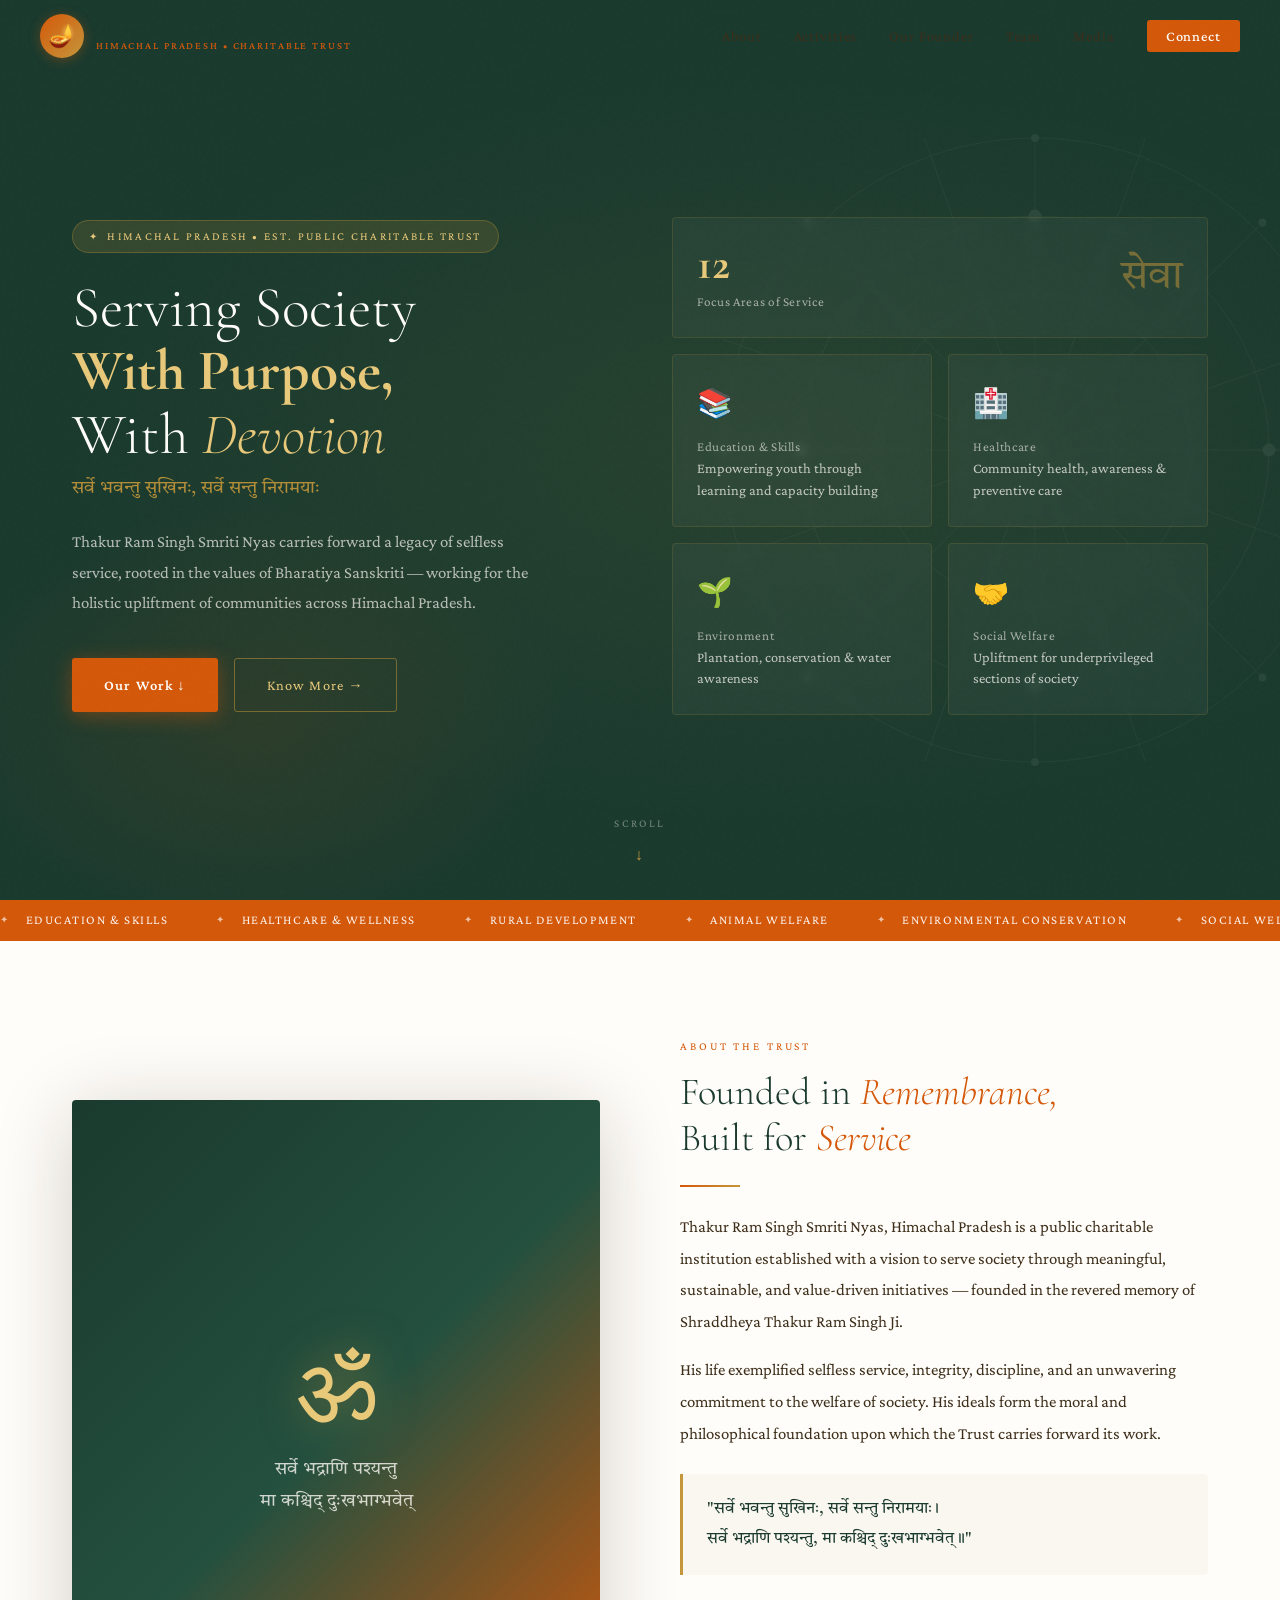
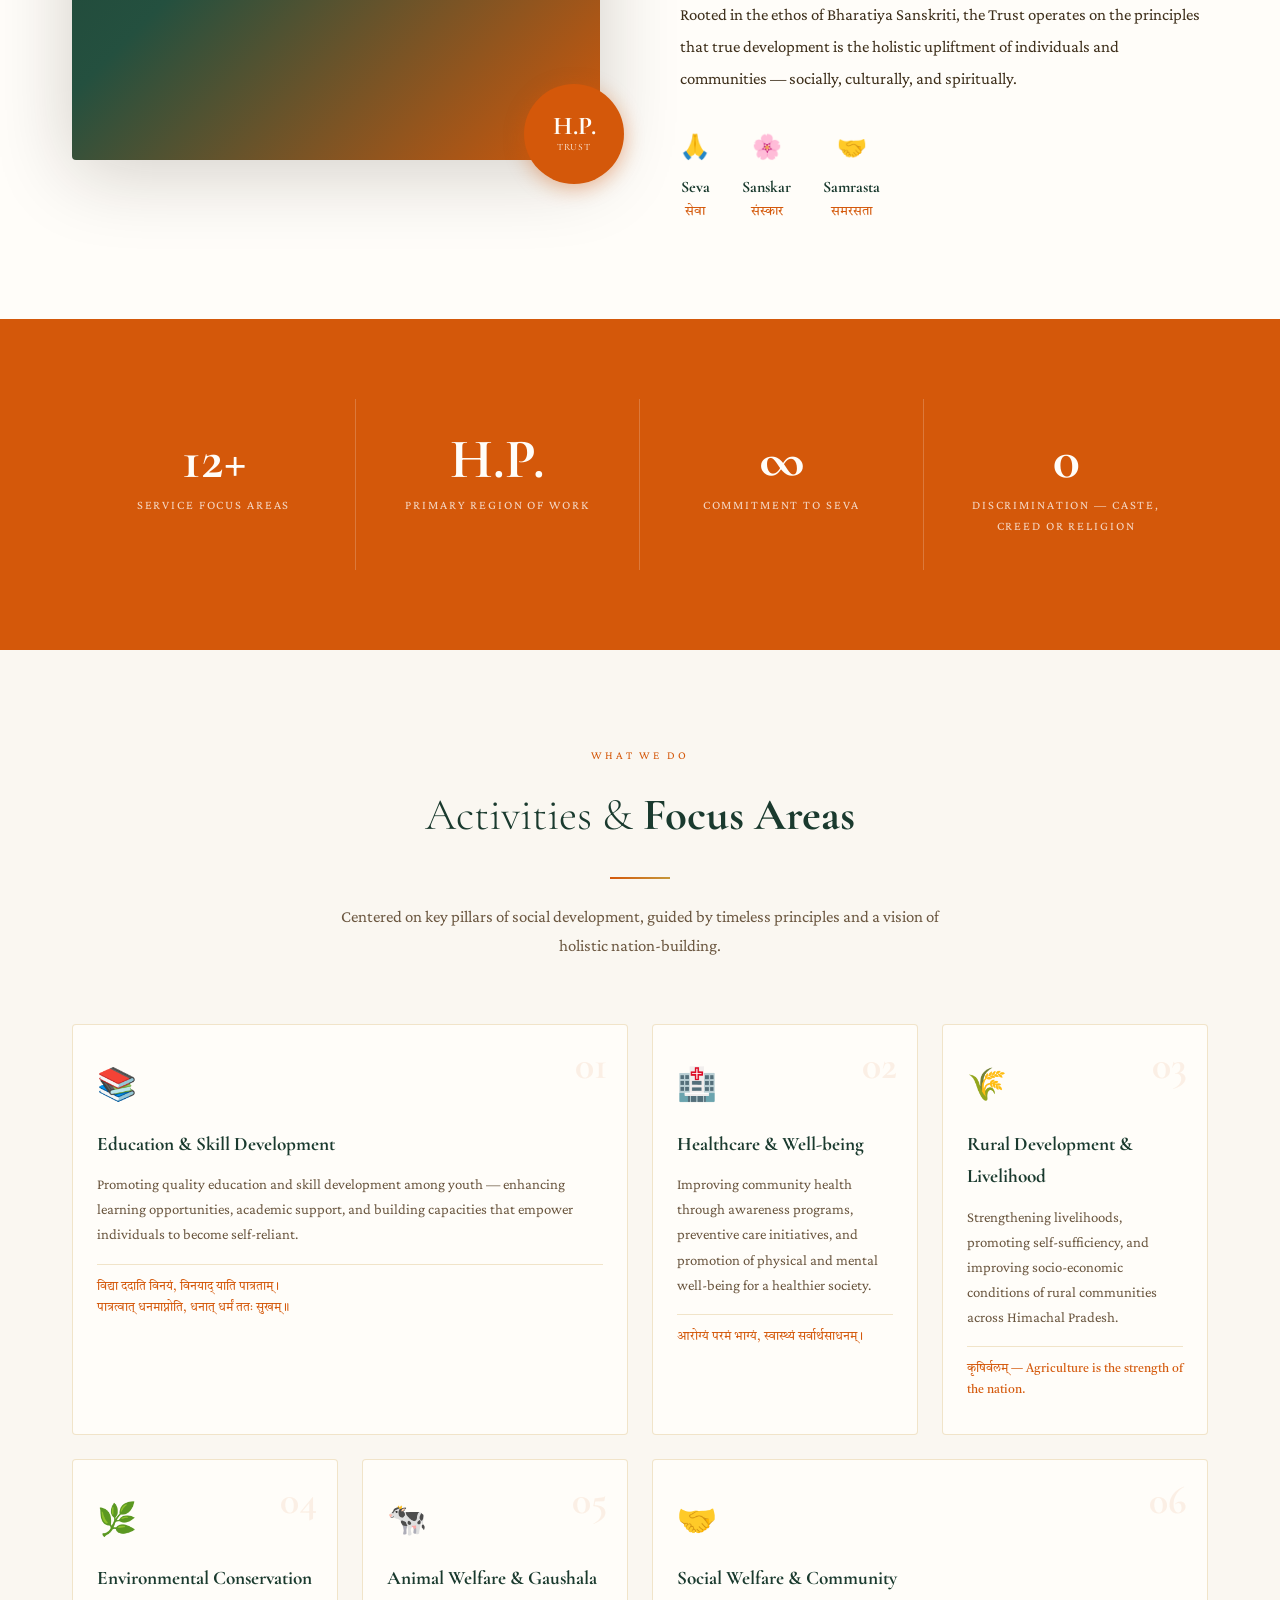
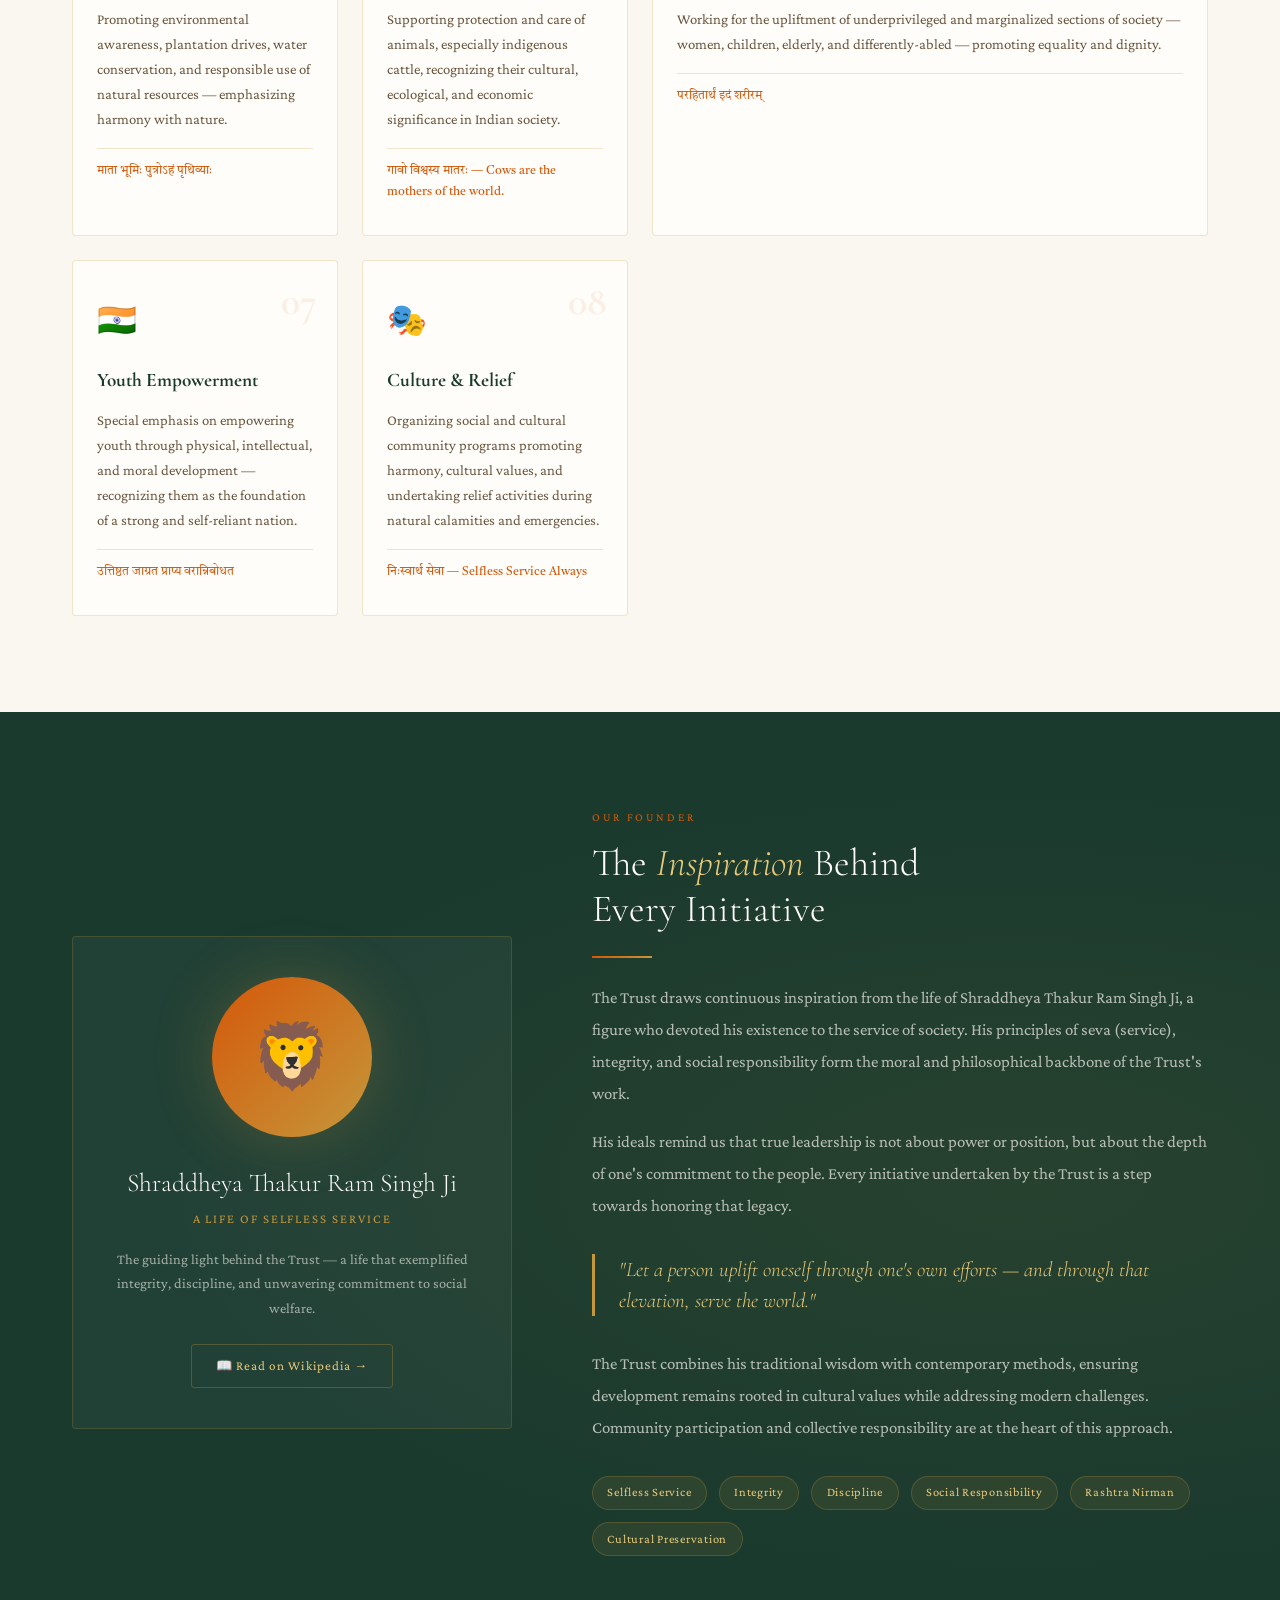
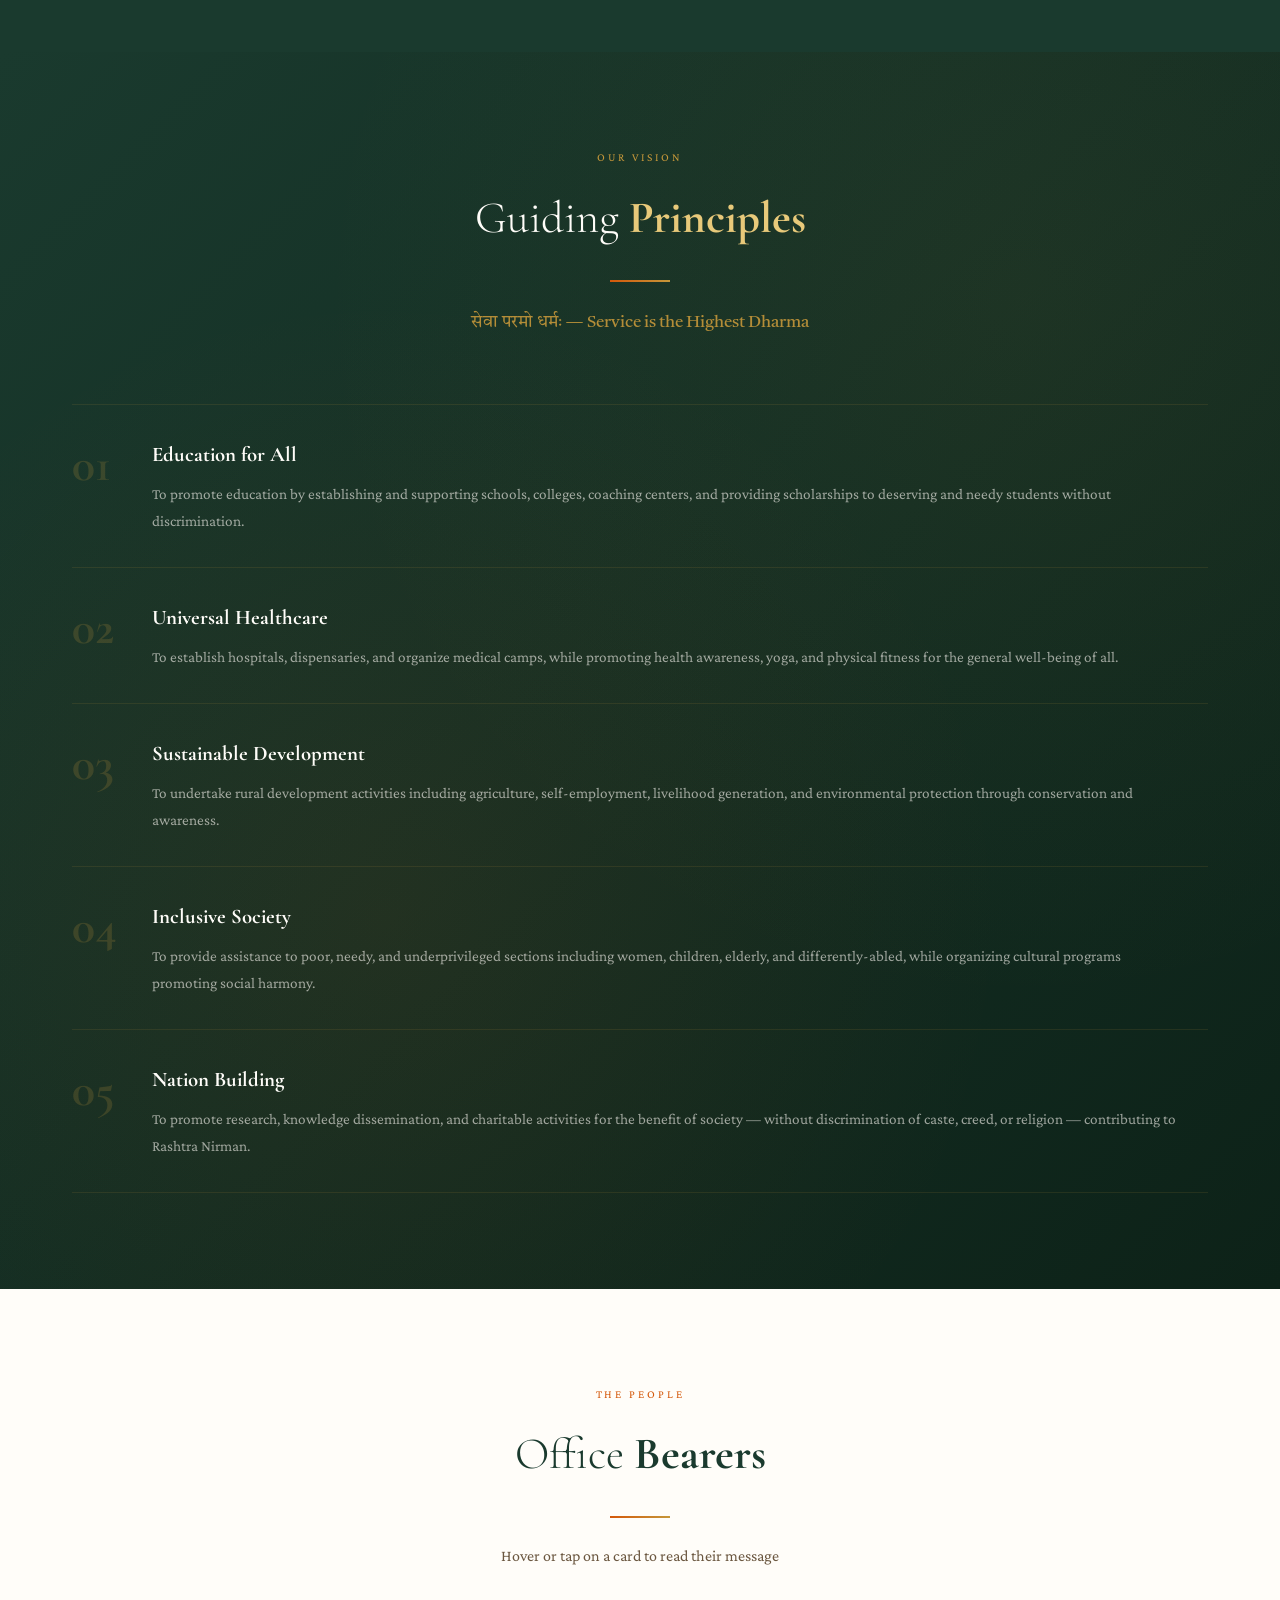
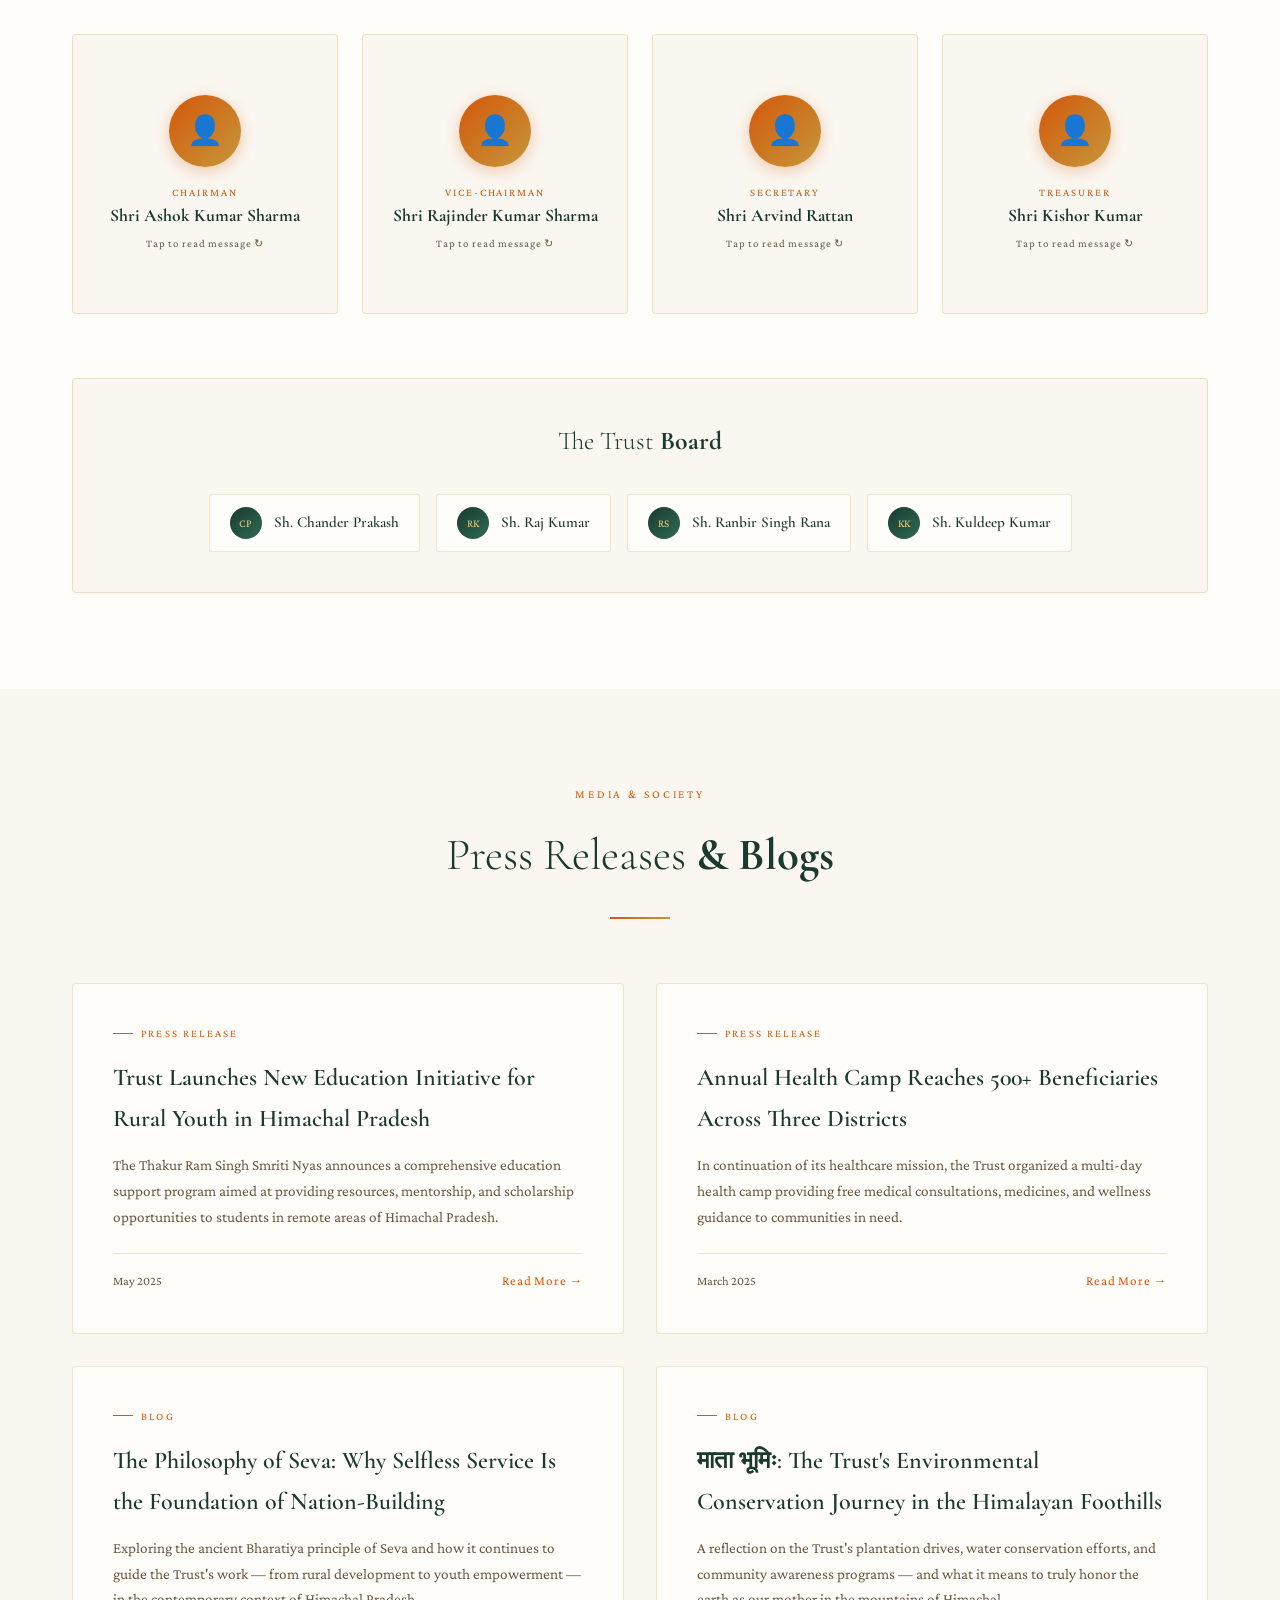
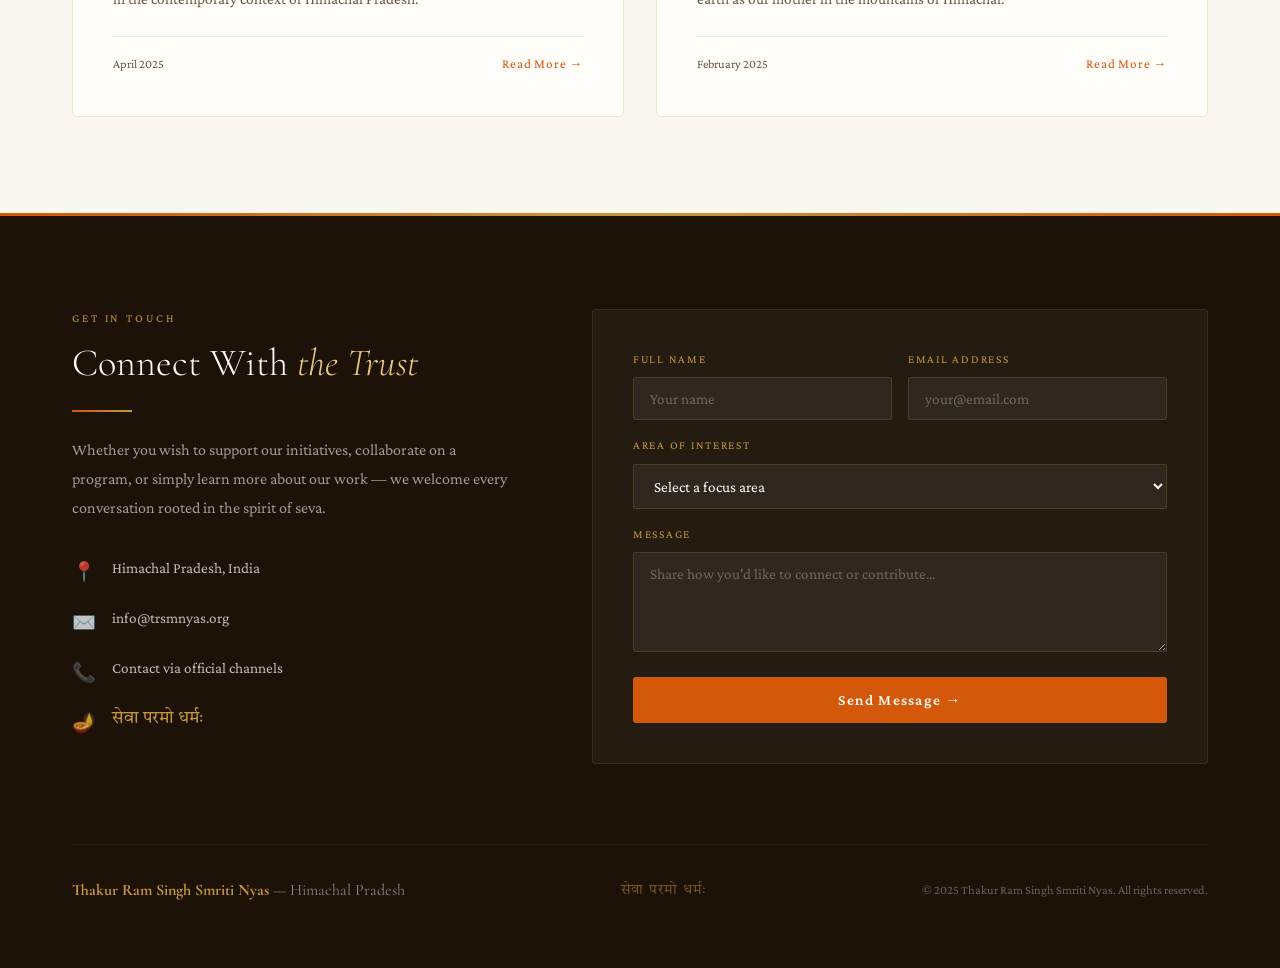
==== index.html @ 2b1e8bb7 "initial commit" ====
<!DOCTYPE html>
<html lang="en">
<head>
<meta charset="UTF-8">
<meta name="viewport" content="width=device-width, initial-scale=1.0">
<title>Thakur Ram Singh Smriti Nyas | सेवा परमो धर्मः</title>
<link rel="preconnect" href="https://fonts.googleapis.com">
<link href="https://fonts.googleapis.com/css2?family=Cormorant+Garamond:ital,wght@0,300;0,400;0,600;0,700;1,300;1,400&family=Crimson+Pro:ital,wght@0,300;0,400;0,600;1,400&family=Tiro+Devanagari+Sanskrit&display=swap" rel="stylesheet">
<style>
/* ============================================================
   DESIGN SYSTEM — Saffron & Deep Forest | Heritage Editorial
   ============================================================ */
:root {
  --saffron:      #D4580A;
  --saffron-lt:   #F0842A;
  --saffron-pale: #FDF3E8;
  --gold:         #C5973A;
  --gold-lt:      #E8C97A;
  --forest:       #1A3A2E;
  --forest-mid:   #24503F;
  --forest-lt:    #2F6B54;
  --cream:        #FAF7F1;
  --cream-dk:     #F0EAE0;
  --ink:          #1C1208;
  --ink-mid:      #3D2E1A;
  --ink-lt:       #6B5740;
  --white:        #FFFDF9;
  --border:       rgba(197,151,58,0.25);
  --border-dk:    rgba(197,151,58,0.5);
  --shadow:       0 4px 40px rgba(28,18,8,0.12);
  --shadow-lg:    0 12px 80px rgba(28,18,8,0.2);

  --ff-display: 'Cormorant Garamond', serif;
  --ff-body:    'Crimson Pro', serif;
  --ff-devan:   'Tiro Devanagari Sanskrit', serif;
}

*, *::before, *::after { box-sizing: border-box; margin: 0; padding: 0; }

html { scroll-behavior: smooth; font-size: 16px; }

body {
  font-family: var(--ff-body);
  background: var(--cream);
  color: var(--ink);
  overflow-x: hidden;
  line-height: 1.7;
}

/* ========== SCROLLBAR ========== */
::-webkit-scrollbar { width: 6px; }
::-webkit-scrollbar-track { background: var(--cream-dk); }
::-webkit-scrollbar-thumb { background: var(--saffron); border-radius: 3px; }

/* ========== NOISE TEXTURE OVERLAY ========== */
body::before {
  content: '';
  position: fixed;
  inset: 0;
  background-image: url("data:image/svg+xml,%3Csvg viewBox='0 0 256 256' xmlns='http://www.w3.org/2000/svg'%3E%3Cfilter id='noise'%3E%3CfeTurbulence type='fractalNoise' baseFrequency='0.9' numOctaves='4' stitchTiles='stitch'/%3E%3C/filter%3E%3Crect width='100%25' height='100%25' filter='url(%23noise)' opacity='0.03'/%3E%3C/svg%3E");
  pointer-events: none;
  z-index: 9999;
  opacity: 0.4;
}

/* ========== UTILITY ========== */
.container { max-width: 1200px; margin: 0 auto; padding: 0 2rem; }
.section-label {
  font-family: var(--ff-body);
  font-size: 0.72rem;
  letter-spacing: 0.25em;
  text-transform: uppercase;
  color: var(--saffron);
  display: block;
  margin-bottom: 0.75rem;
}
.divider {
  width: 60px; height: 2px;
  background: linear-gradient(90deg, var(--saffron), var(--gold));
  margin: 1.5rem 0;
}
.divider.center { margin: 1.5rem auto; }

/* ========== NAV ========== */
#navbar {
  position: fixed; top: 0; left: 0; right: 0; z-index: 1000;
  padding: 0 2rem;
  transition: all 0.4s ease;
}
#navbar.scrolled {
  background: rgba(250,247,241,0.97);
  backdrop-filter: blur(12px);
  border-bottom: 1px solid var(--border);
  box-shadow: 0 2px 20px rgba(28,18,8,0.08);
}
.nav-inner {
  max-width: 1200px; margin: 0 auto;
  display: flex; align-items: center; justify-content: space-between;
  height: 72px;
}
.nav-logo {
  display: flex; align-items: center; gap: 0.75rem;
  text-decoration: none;
}
.nav-logo-emblem {
  width: 44px; height: 44px;
  background: linear-gradient(135deg, var(--saffron), var(--gold));
  border-radius: 50%;
  display: flex; align-items: center; justify-content: center;
  font-size: 1.4rem; color: var(--white);
  box-shadow: 0 2px 12px rgba(212,88,10,0.35);
  flex-shrink: 0;
}
.nav-logo-text { line-height: 1.2; }
.nav-logo-text span:first-child {
  display: block; font-family: var(--ff-display); font-size: 1.05rem;
  font-weight: 700; color: var(--forest); letter-spacing: 0.01em;
}
.nav-logo-text span:last-child {
  display: block; font-size: 0.65rem; letter-spacing: 0.18em;
  text-transform: uppercase; color: var(--saffron); font-weight: 500;
}
.nav-links {
  display: flex; gap: 2rem; list-style: none;
}
.nav-links a {
  font-family: var(--ff-body); font-size: 0.9rem;
  letter-spacing: 0.06em; text-decoration: none;
  color: var(--ink-mid); font-weight: 400;
  transition: color 0.2s;
  position: relative;
}
.nav-links a::after {
  content: ''; position: absolute; bottom: -3px; left: 0; right: 0;
  height: 1px; background: var(--saffron);
  transform: scaleX(0); transition: transform 0.25s;
}
.nav-links a:hover { color: var(--saffron); }
.nav-links a:hover::after { transform: scaleX(1); }
.nav-cta {
  background: var(--saffron); color: var(--white) !important;
  padding: 0.5rem 1.2rem; border-radius: 3px;
  font-weight: 500 !important; transition: background 0.2s !important;
}
.nav-cta:hover { background: var(--forest) !important; }
.nav-cta::after { display: none !important; }
.hamburger { display: none; flex-direction: column; gap: 5px; cursor: pointer; }
.hamburger span { display: block; width: 24px; height: 2px; background: var(--ink); transition: all 0.3s; }

/* ========== HERO ========== */
#hero {
  min-height: 100vh;
  background: var(--forest);
  position: relative; overflow: hidden;
  display: flex; align-items: center;
}
.hero-bg-pattern {
  position: absolute; inset: 0;
  background-image:
    radial-gradient(ellipse 80% 60% at 60% 50%, rgba(197,151,58,0.08) 0%, transparent 70%),
    radial-gradient(ellipse 40% 40% at 20% 80%, rgba(212,88,10,0.1) 0%, transparent 60%);
}
.hero-mandala {
  position: absolute; right: -80px; top: 50%;
  transform: translateY(-50%);
  width: 650px; height: 650px; opacity: 0.06;
}
.hero-mandala svg { width: 100%; height: 100%; animation: spin 120s linear infinite; }
@keyframes spin { to { transform: rotate(360deg); } }

.hero-content {
  position: relative; z-index: 2;
  max-width: 1200px; margin: 0 auto; padding: 6rem 2rem 4rem;
  display: grid; grid-template-columns: 1fr 1fr; gap: 4rem; align-items: center;
}
.hero-left {}
.hero-tag {
  display: inline-flex; align-items: center; gap: 0.5rem;
  background: rgba(197,151,58,0.15); border: 1px solid rgba(197,151,58,0.3);
  padding: 0.35rem 1rem; border-radius: 30px;
  font-size: 0.72rem; letter-spacing: 0.2em; text-transform: uppercase;
  color: var(--gold-lt); margin-bottom: 1.5rem;
}
.hero-tag::before { content: '✦'; font-size: 0.6rem; }
.hero-title {
  font-family: var(--ff-display); color: var(--white);
  font-size: clamp(2.4rem, 4.5vw, 3.8rem);
  line-height: 1.1; font-weight: 300;
  margin-bottom: 0.5rem;
}
.hero-title strong { font-weight: 700; color: var(--gold-lt); }
.hero-subtitle-devan {
  font-family: var(--ff-devan); color: var(--gold);
  font-size: 1.1rem; margin-bottom: 1.5rem; line-height: 1.6;
  opacity: 0.9;
}
.hero-desc {
  color: rgba(250,247,241,0.7); font-size: 1.05rem;
  line-height: 1.8; margin-bottom: 2.5rem; max-width: 480px;
}
.hero-actions { display: flex; gap: 1rem; flex-wrap: wrap; }
.btn-primary {
  display: inline-flex; align-items: center; gap: 0.5rem;
  background: var(--saffron); color: var(--white);
  padding: 0.85rem 2rem; border-radius: 3px;
  font-family: var(--ff-body); font-size: 0.9rem;
  letter-spacing: 0.08em; text-decoration: none;
  font-weight: 600; transition: all 0.25s;
  box-shadow: 0 4px 20px rgba(212,88,10,0.4);
}
.btn-primary:hover { background: var(--saffron-lt); transform: translateY(-2px); }
.btn-outline {
  display: inline-flex; align-items: center; gap: 0.5rem;
  border: 1px solid rgba(197,151,58,0.5); color: var(--gold-lt);
  padding: 0.85rem 2rem; border-radius: 3px;
  font-family: var(--ff-body); font-size: 0.9rem;
  letter-spacing: 0.08em; text-decoration: none;
  transition: all 0.25s;
}
.btn-outline:hover { background: rgba(197,151,58,0.1); border-color: var(--gold); }

.hero-right {
  display: grid; grid-template-columns: 1fr 1fr; gap: 1rem;
}
.hero-stat-card {
  background: rgba(255,255,255,0.04);
  border: 1px solid rgba(197,151,58,0.15);
  padding: 1.5rem; border-radius: 4px;
  backdrop-filter: blur(4px);
  transition: border-color 0.3s;
}
.hero-stat-card:hover { border-color: rgba(197,151,58,0.4); }
.hero-stat-card:nth-child(1) { grid-column: span 2; display: flex; align-items: center; gap: 1rem; }
.hero-stat-num {
  font-family: var(--ff-display); font-size: 2.8rem;
  font-weight: 700; color: var(--gold-lt); line-height: 1;
}
.hero-stat-label { font-size: 0.82rem; color: rgba(250,247,241,0.6); letter-spacing: 0.05em; margin-top: 0.25rem; }
.hero-stat-icon { font-size: 1.8rem; margin-bottom: 0.5rem; }
.hero-stat-text { font-size: 0.9rem; color: rgba(250,247,241,0.75); line-height: 1.5; }

.hero-scroll {
  position: absolute; bottom: 2rem; left: 50%; transform: translateX(-50%);
  display: flex; flex-direction: column; align-items: center; gap: 0.5rem;
  color: rgba(250,247,241,0.4); font-size: 0.7rem; letter-spacing: 0.2em; text-transform: uppercase;
  animation: bounce 2s ease-in-out infinite;
  cursor: pointer; text-decoration: none;
}
.hero-scroll::after { content: '↓'; font-size: 1rem; color: var(--gold); }
@keyframes bounce { 0%,100%{transform:translateX(-50%) translateY(0)} 50%{transform:translateX(-50%) translateY(8px)} }

/* ========== MARQUEE STRIP ========== */
.marquee-strip {
  background: var(--saffron);
  padding: 0.6rem 0; overflow: hidden;
}
.marquee-track {
  display: flex; gap: 3rem; animation: marquee 30s linear infinite; width: max-content;
}
.marquee-item {
  display: flex; align-items: center; gap: 1rem; white-space: nowrap;
  font-size: 0.8rem; letter-spacing: 0.12em; text-transform: uppercase;
  color: rgba(255,255,255,0.9); font-family: var(--ff-body);
}
.marquee-item::before { content: '✦'; font-size: 0.6rem; opacity: 0.7; }
@keyframes marquee { to { transform: translateX(-50%); } }

/* ========== VISION / ABOUT INTRO ========== */
#about-intro {
  padding: 6rem 0;
  background: var(--white);
}
.about-grid {
  display: grid; grid-template-columns: 1fr 1fr; gap: 5rem; align-items: center;
}
.about-visual {
  position: relative;
}
.about-img-frame {
  aspect-ratio: 4/5; border-radius: 4px;
  background: linear-gradient(135deg, var(--forest) 0%, var(--forest-mid) 50%, var(--saffron) 100%);
  position: relative; overflow: hidden;
  display: flex; align-items: center; justify-content: center;
  box-shadow: var(--shadow-lg);
}
.about-img-inner {
  text-align: center; padding: 3rem;
  color: rgba(250,247,241,0.85);
}
.about-img-inner .big-om {
  font-size: 6rem; line-height: 1; margin-bottom: 1rem;
  color: var(--gold-lt); text-shadow: 0 0 40px rgba(197,151,58,0.5);
}
.about-img-inner p {
  font-family: var(--ff-devan); font-size: 1.1rem; line-height: 1.8;
  color: rgba(250,247,241,0.8);
}
.about-badge {
  position: absolute; bottom: -1.5rem; right: -1.5rem;
  background: var(--saffron); color: var(--white);
  width: 100px; height: 100px; border-radius: 50%;
  display: flex; flex-direction: column; align-items: center; justify-content: center;
  font-family: var(--ff-display); box-shadow: 0 4px 20px rgba(212,88,10,0.4);
}
.about-badge span:first-child { font-size: 1.6rem; font-weight: 700; line-height: 1; }
.about-badge span:last-child { font-size: 0.6rem; letter-spacing: 0.1em; text-transform: uppercase; }

.about-content {}
.about-content h2 {
  font-family: var(--ff-display); font-size: clamp(2rem, 3vw, 2.8rem);
  font-weight: 300; line-height: 1.2; color: var(--forest);
  margin-bottom: 1rem;
}
.about-content h2 em { font-style: italic; color: var(--saffron); }
.about-content p {
  font-size: 1.05rem; color: var(--ink-mid); margin-bottom: 1rem; line-height: 1.9;
}
.about-shloka {
  background: var(--cream); border-left: 3px solid var(--gold);
  padding: 1.25rem 1.5rem; border-radius: 0 4px 4px 0;
  margin: 1.5rem 0;
}
.about-shloka p {
  font-family: var(--ff-devan); font-size: 1rem;
  color: var(--forest); margin: 0; line-height: 1.9;
}
.about-pillars {
  display: flex; gap: 2rem; margin-top: 2rem;
}
.pillar {
  text-align: center;
}
.pillar-icon { font-size: 1.5rem; margin-bottom: 0.4rem; }
.pillar-word {
  font-family: var(--ff-display); font-size: 1rem;
  font-weight: 700; color: var(--forest); display: block;
}
.pillar-word-devan {
  font-family: var(--ff-devan); font-size: 0.82rem;
  color: var(--saffron); display: block;
}

/* ========== ACTIVITIES ========== */
#activities {
  padding: 6rem 0;
  background: var(--cream);
}
.section-header { text-align: center; margin-bottom: 4rem; }
.section-header h2 {
  font-family: var(--ff-display); font-size: clamp(2rem, 3.5vw, 3rem);
  font-weight: 300; color: var(--forest);
}
.section-header h2 strong { font-weight: 700; }

.activities-grid {
  display: grid; grid-template-columns: repeat(4, 1fr); gap: 1.5rem;
}
.activity-card {
  background: var(--white);
  border: 1px solid var(--border);
  border-radius: 4px; padding: 2rem 1.5rem;
  transition: all 0.35s cubic-bezier(0.4,0,0.2,1);
  position: relative; overflow: hidden; cursor: default;
}
.activity-card::before {
  content: ''; position: absolute; bottom: 0; left: 0; right: 0;
  height: 3px; background: linear-gradient(90deg, var(--saffron), var(--gold));
  transform: scaleX(0); transition: transform 0.35s;
}
.activity-card:hover { transform: translateY(-6px); box-shadow: var(--shadow); border-color: transparent; }
.activity-card:hover::before { transform: scaleX(1); }
.activity-card:nth-child(1) { grid-column: span 2; grid-row: span 1; }
.activity-card:nth-child(6) { grid-column: span 2; }

.card-icon { font-size: 2rem; margin-bottom: 1rem; }
.card-num {
  position: absolute; top: 1.25rem; right: 1.25rem;
  font-family: var(--ff-display); font-size: 2.5rem;
  font-weight: 700; color: var(--saffron); opacity: 0.08; line-height: 1;
}
.card-title {
  font-family: var(--ff-display); font-size: 1.2rem;
  font-weight: 700; color: var(--forest); margin-bottom: 0.75rem;
}
.card-desc { font-size: 0.92rem; color: var(--ink-lt); line-height: 1.7; margin-bottom: 1rem; }
.card-shloka {
  font-family: var(--ff-devan); font-size: 0.78rem;
  color: var(--saffron); line-height: 1.7; border-top: 1px solid var(--border);
  padding-top: 0.75rem; margin-top: auto;
}

/* ========== THAKUR RAM SINGH ========== */
#founder {
  padding: 6rem 0;
  background: var(--forest);
  position: relative; overflow: hidden;
}
#founder::before {
  content: ''; position: absolute; inset: 0;
  background: radial-gradient(ellipse at 80% 50%, rgba(197,151,58,0.08) 0%, transparent 60%);
}
.founder-grid {
  display: grid; grid-template-columns: 5fr 7fr; gap: 5rem; align-items: center; position: relative; z-index: 1;
}
.founder-portrait {
  background: rgba(255,255,255,0.04);
  border: 1px solid rgba(197,151,58,0.2);
  border-radius: 4px; padding: 2.5rem;
  text-align: center;
}
.founder-portrait .portrait-circle {
  width: 160px; height: 160px; margin: 0 auto 1.5rem;
  border-radius: 50%;
  background: linear-gradient(135deg, var(--saffron), var(--gold));
  display: flex; align-items: center; justify-content: center;
  font-size: 4rem; color: var(--white);
  box-shadow: 0 0 60px rgba(197,151,58,0.25);
}
.founder-portrait h3 {
  font-family: var(--ff-display); font-size: 1.6rem;
  color: var(--white); font-weight: 300; margin-bottom: 0.25rem;
}
.founder-portrait .years {
  font-size: 0.8rem; color: var(--gold); letter-spacing: 0.15em;
  text-transform: uppercase;
}
.founder-portrait a.wiki-link {
  display: inline-flex; align-items: center; gap: 0.5rem;
  margin-top: 1.5rem; padding: 0.6rem 1.5rem;
  border: 1px solid rgba(197,151,58,0.3); border-radius: 3px;
  color: var(--gold-lt); font-size: 0.82rem; text-decoration: none;
  letter-spacing: 0.08em; transition: all 0.25s;
}
.founder-portrait a.wiki-link:hover { background: rgba(197,151,58,0.1); }

.founder-content h2 {
  font-family: var(--ff-display); font-size: clamp(2rem, 3vw, 2.8rem);
  font-weight: 300; color: var(--white); line-height: 1.2; margin-bottom: 1rem;
}
.founder-content h2 em { font-style: italic; color: var(--gold-lt); }
.founder-content p {
  color: rgba(250,247,241,0.7); font-size: 1.05rem; line-height: 1.9; margin-bottom: 1rem;
}
.founder-quote {
  border-left: 3px solid var(--gold); padding-left: 1.5rem; margin: 2rem 0;
}
.founder-quote p {
  font-family: var(--ff-display); font-size: 1.3rem;
  font-style: italic; color: var(--gold-lt) !important;
  font-weight: 300; line-height: 1.5;
}
.founder-values {
  display: flex; flex-wrap: wrap; gap: 0.75rem; margin-top: 2rem;
}
.value-tag {
  background: rgba(197,151,58,0.1); border: 1px solid rgba(197,151,58,0.25);
  padding: 0.35rem 0.9rem; border-radius: 20px;
  font-size: 0.78rem; color: var(--gold-lt); letter-spacing: 0.06em;
}

/* ========== TEAM ========== */
#team {
  padding: 6rem 0;
  background: var(--white);
}
.team-container { text-align: center; }
.office-bearers {
  display: grid; grid-template-columns: repeat(4, 1fr); gap: 1.5rem;
  margin-bottom: 4rem;
}
.flip-card {
  height: 280px; cursor: pointer; perspective: 1000px;
}
.flip-inner {
  width: 100%; height: 100%;
  transform-style: preserve-3d;
  transition: transform 0.65s cubic-bezier(0.4,0,0.2,1);
  position: relative;
}
.flip-card:hover .flip-inner,
.flip-card.flipped .flip-inner { transform: rotateY(180deg); }
.flip-front, .flip-back {
  position: absolute; inset: 0;
  backface-visibility: hidden; border-radius: 4px;
  display: flex; flex-direction: column; align-items: center; justify-content: center;
  padding: 1.5rem;
}
.flip-front {
  background: var(--cream);
  border: 1px solid var(--border);
}
.flip-back {
  background: var(--forest);
  transform: rotateY(180deg);
  border: 1px solid rgba(197,151,58,0.2);
}
.member-avatar {
  width: 72px; height: 72px; border-radius: 50%;
  background: linear-gradient(135deg, var(--saffron), var(--gold));
  display: flex; align-items: center; justify-content: center;
  font-size: 1.8rem; color: var(--white); margin-bottom: 1rem;
  box-shadow: 0 4px 16px rgba(212,88,10,0.3);
}
.member-role {
  font-size: 0.68rem; letter-spacing: 0.18em; text-transform: uppercase;
  color: var(--saffron); margin-bottom: 0.25rem;
}
.member-name {
  font-family: var(--ff-display); font-size: 1.1rem;
  font-weight: 700; color: var(--forest); line-height: 1.2;
}
.flip-hint {
  font-size: 0.68rem; color: var(--ink-lt); margin-top: 0.5rem;
  letter-spacing: 0.08em;
}
.member-message {
  font-size: 0.88rem; color: rgba(250,247,241,0.8);
  line-height: 1.7; text-align: center; font-style: italic;
  font-family: var(--ff-body);
}
.member-name-back {
  font-family: var(--ff-display); font-size: 1rem;
  color: var(--gold-lt); margin-top: 1rem; font-weight: 600;
}

.trust-board {
  background: var(--cream); border: 1px solid var(--border);
  border-radius: 4px; padding: 2.5rem;
}
.trust-board h3 {
  font-family: var(--ff-display); font-size: 1.6rem;
  font-weight: 300; color: var(--forest); margin-bottom: 2rem;
}
.board-members {
  display: flex; flex-wrap: wrap; gap: 1rem; justify-content: center;
}
.board-member {
  display: flex; align-items: center; gap: 0.75rem;
  background: var(--white); border: 1px solid var(--border);
  padding: 0.75rem 1.25rem; border-radius: 3px;
}
.board-member-dot {
  width: 32px; height: 32px; border-radius: 50%;
  background: linear-gradient(135deg, var(--forest), var(--forest-lt));
  display: flex; align-items: center; justify-content: center;
  font-size: 0.7rem; color: var(--gold-lt); flex-shrink: 0;
}
.board-member-name {
  font-family: var(--ff-display); font-size: 0.95rem;
  font-weight: 600; color: var(--forest);
}

/* ========== VISION PILLARS ========== */
#vision {
  padding: 6rem 0;
  background: linear-gradient(135deg, var(--forest) 0%, #0D2218 100%);
  position: relative; overflow: hidden;
}
#vision::before {
  content: ''; position: absolute; inset: 0;
  background-image: radial-gradient(circle at 30% 70%, rgba(212,88,10,0.08) 0%, transparent 50%),
                    radial-gradient(circle at 80% 20%, rgba(197,151,58,0.06) 0%, transparent 50%);
}
.vision-header { text-align: center; margin-bottom: 4rem; position: relative; z-index: 1; }
.vision-header h2 {
  font-family: var(--ff-display); font-size: clamp(2rem, 3.5vw, 3rem);
  font-weight: 300; color: var(--white);
}
.vision-header .big-shloka {
  font-family: var(--ff-devan); font-size: 1.05rem;
  color: var(--gold); margin-top: 1rem; line-height: 2;
  opacity: 0.9;
}

.vision-items {
  position: relative; z-index: 1;
  display: flex; flex-direction: column; gap: 0;
}
.vision-item {
  display: grid; grid-template-columns: 80px 1fr; gap: 0;
  border-top: 1px solid rgba(197,151,58,0.12);
  padding: 2rem 0;
  transition: background 0.3s;
  cursor: default;
}
.vision-item:last-child { border-bottom: 1px solid rgba(197,151,58,0.12); }
.vision-item:hover { background: rgba(197,151,58,0.04); }
.vision-item-num {
  font-family: var(--ff-display); font-size: 3rem;
  font-weight: 700; color: rgba(197,151,58,0.2); line-height: 1;
  padding-top: 0.25rem;
}
.vision-item-body { padding-right: 2rem; }
.vision-item-title {
  font-family: var(--ff-display); font-size: 1.3rem;
  font-weight: 700; color: var(--white); margin-bottom: 0.5rem;
}
.vision-item-desc { font-size: 0.95rem; color: rgba(250,247,241,0.6); line-height: 1.8; }

/* ========== MEDIA / PRESS ========== */
#media {
  padding: 6rem 0;
  background: var(--cream);
}
.media-grid {
  display: grid; grid-template-columns: 1fr 1fr; gap: 2rem;
}
.media-card {
  background: var(--white); border: 1px solid var(--border);
  border-radius: 4px; padding: 2.5rem;
  transition: all 0.3s; cursor: pointer;
}
.media-card:hover { transform: translateY(-4px); box-shadow: var(--shadow); }
.media-card-type {
  font-size: 0.68rem; letter-spacing: 0.2em; text-transform: uppercase;
  color: var(--saffron); margin-bottom: 1rem;
  display: flex; align-items: center; gap: 0.5rem;
}
.media-card-type::before { content: ''; display: block; width: 20px; height: 1px; background: var(--saffron); }
.media-card h3 {
  font-family: var(--ff-display); font-size: 1.5rem;
  font-weight: 600; color: var(--forest); margin-bottom: 0.75rem;
}
.media-card p { font-size: 0.95rem; color: var(--ink-lt); line-height: 1.7; }
.media-card-footer {
  margin-top: 1.5rem; padding-top: 1rem;
  border-top: 1px solid var(--border);
  display: flex; align-items: center; justify-content: space-between;
}
.media-card-footer span { font-size: 0.78rem; color: var(--ink-lt); }
.media-card-footer a {
  font-size: 0.82rem; color: var(--saffron);
  text-decoration: none; letter-spacing: 0.06em;
  display: flex; align-items: center; gap: 0.4rem;
}
.media-card-footer a:hover { gap: 0.8rem; }

/* ========== IMPACT NUMBERS ========== */
#impact {
  padding: 5rem 0;
  background: var(--saffron);
}
.impact-grid {
  display: grid; grid-template-columns: repeat(4, 1fr); gap: 0;
}
.impact-item {
  text-align: center; padding: 2rem;
  border-right: 1px solid rgba(255,255,255,0.2);
}
.impact-item:last-child { border-right: none; }
.impact-num {
  font-family: var(--ff-display); font-size: 3.5rem;
  font-weight: 700; color: var(--white); line-height: 1;
}
.impact-label {
  font-size: 0.78rem; letter-spacing: 0.15em; text-transform: uppercase;
  color: rgba(255,255,255,0.75); margin-top: 0.5rem;
}

/* ========== CONTACT / FOOTER ========== */
#contact {
  padding: 6rem 0 4rem;
  background: var(--ink);
  position: relative; overflow: hidden;
}
#contact::before {
  content: ''; position: absolute; top: 0; left: 0; right: 0;
  height: 3px;
  background: linear-gradient(90deg, var(--saffron), var(--gold), var(--saffron));
}
.contact-grid {
  display: grid; grid-template-columns: 5fr 7fr; gap: 5rem; align-items: start;
}
.contact-left h2 {
  font-family: var(--ff-display); font-size: clamp(2rem, 3vw, 2.8rem);
  font-weight: 300; color: var(--white); line-height: 1.2; margin-bottom: 1rem;
}
.contact-left h2 em { color: var(--gold-lt); font-style: italic; }
.contact-left p { color: rgba(250,247,241,0.6); font-size: 1rem; line-height: 1.8; margin-bottom: 2rem; }
.contact-info { display: flex; flex-direction: column; gap: 1rem; }
.info-row {
  display: flex; align-items: flex-start; gap: 1rem;
  color: rgba(250,247,241,0.75); font-size: 0.95rem;
}
.info-icon { font-size: 1.2rem; flex-shrink: 0; padding-top: 0.1rem; }

.contact-form {
  background: rgba(255,255,255,0.04);
  border: 1px solid rgba(197,151,58,0.15);
  border-radius: 4px; padding: 2.5rem;
}
.form-row { display: grid; grid-template-columns: 1fr 1fr; gap: 1rem; }
.form-group { margin-bottom: 1rem; }
.form-group label {
  display: block; font-size: 0.72rem; letter-spacing: 0.15em;
  text-transform: uppercase; color: var(--gold); margin-bottom: 0.5rem;
}
.form-group input, .form-group textarea, .form-group select {
  width: 100%; background: rgba(255,255,255,0.06);
  border: 1px solid rgba(197,151,58,0.2); border-radius: 3px;
  padding: 0.75rem 1rem; color: var(--white);
  font-family: var(--ff-body); font-size: 0.95rem;
  outline: none; transition: border-color 0.25s;
}
.form-group input::placeholder, .form-group textarea::placeholder { color: rgba(250,247,241,0.3); }
.form-group input:focus, .form-group textarea:focus { border-color: var(--saffron); }
.form-group textarea { min-height: 100px; resize: vertical; }
.form-group select option { background: var(--ink); }
.btn-submit {
  width: 100%; background: var(--saffron); color: var(--white);
  border: none; padding: 0.9rem; border-radius: 3px;
  font-family: var(--ff-body); font-size: 0.95rem;
  letter-spacing: 0.08em; cursor: pointer; font-weight: 600;
  transition: background 0.25s;
}
.btn-submit:hover { background: var(--saffron-lt); }

.footer-bottom {
  margin-top: 5rem; padding-top: 2rem;
  border-top: 1px solid rgba(197,151,58,0.1);
  display: flex; align-items: center; justify-content: space-between;
  flex-wrap: wrap; gap: 1rem;
}
.footer-logo-text {
  font-family: var(--ff-display); font-size: 1rem;
  color: rgba(250,247,241,0.5);
}
.footer-logo-text strong { color: var(--gold); }
.footer-copy { font-size: 0.78rem; color: rgba(250,247,241,0.35); }
.footer-shloka {
  font-family: var(--ff-devan); font-size: 0.9rem;
  color: rgba(197,151,58,0.5); letter-spacing: 0.05em;
}

/* ========== MOBILE NAV ========== */
.mobile-menu {
  position: fixed; inset: 0; z-index: 999;
  background: var(--white); padding: 5rem 2rem 2rem;
  transform: translateX(100%); transition: transform 0.4s ease;
  display: flex; flex-direction: column; gap: 2rem;
}
.mobile-menu.open { transform: translateX(0); }
.mobile-menu a {
  font-family: var(--ff-display); font-size: 2rem; font-weight: 300;
  color: var(--forest); text-decoration: none; border-bottom: 1px solid var(--border);
  padding-bottom: 1rem;
  transition: color 0.2s;
}
.mobile-menu a:hover { color: var(--saffron); }

/* ========== ANIMATIONS ========== */
.fade-in {
  opacity: 0; transform: translateY(30px);
  transition: opacity 0.7s ease, transform 0.7s ease;
}
.fade-in.visible { opacity: 1; transform: none; }
.fade-in-delay-1 { transition-delay: 0.1s; }
.fade-in-delay-2 { transition-delay: 0.2s; }
.fade-in-delay-3 { transition-delay: 0.3s; }

/* ========== RESPONSIVE ========== */
@media (max-width: 900px) {
  .hero-content { grid-template-columns: 1fr; }
  .hero-right { display: none; }
  .about-grid { grid-template-columns: 1fr; }
  .about-visual { display: none; }
  .activities-grid { grid-template-columns: 1fr 1fr; }
  .activity-card:nth-child(1), .activity-card:nth-child(6) { grid-column: span 1; }
  .founder-grid { grid-template-columns: 1fr; }
  .office-bearers { grid-template-columns: 1fr 1fr; }
  .impact-grid { grid-template-columns: 1fr 1fr; }
  .impact-item { border-right: none; border-bottom: 1px solid rgba(255,255,255,0.2); }
  .contact-grid { grid-template-columns: 1fr; }
  .media-grid { grid-template-columns: 1fr; }
  .nav-links { display: none; }
  .hamburger { display: flex; }
}
@media (max-width: 560px) {
  .activities-grid { grid-template-columns: 1fr; }
  .office-bearers { grid-template-columns: 1fr; }
  .impact-grid { grid-template-columns: 1fr 1fr; }
  .form-row { grid-template-columns: 1fr; }
  .about-pillars { flex-wrap: wrap; }
}
</style>
</head>
<body>

<!-- ===== NAVBAR ===== -->
<nav id="navbar">
  <div class="nav-inner">
    <a href="#" class="nav-logo">
      <div class="nav-logo-emblem">🪔</div>
      <div class="nav-logo-text">
        <span>Thakur Ram Singh Smriti Nyas</span>
        <span>Himachal Pradesh • Charitable Trust</span>
      </div>
    </a>
    <ul class="nav-links">
      <li><a href="#about-intro">About</a></li>
      <li><a href="#activities">Activities</a></li>
      <li><a href="#founder">Our Founder</a></li>
      <li><a href="#team">Team</a></li>
      <li><a href="#media">Media</a></li>
      <li><a href="#contact" class="nav-cta">Connect</a></li>
    </ul>
    <div class="hamburger" onclick="toggleMenu()">
      <span></span><span></span><span></span>
    </div>
  </div>
</nav>

<div class="mobile-menu" id="mobileMenu">
  <a href="#about-intro" onclick="toggleMenu()">About</a>
  <a href="#activities" onclick="toggleMenu()">Activities</a>
  <a href="#founder" onclick="toggleMenu()">Our Founder</a>
  <a href="#team" onclick="toggleMenu()">Team</a>
  <a href="#media" onclick="toggleMenu()">Media</a>
  <a href="#contact" onclick="toggleMenu()">Connect</a>
</div>

<!-- ===== HERO ===== -->
<section id="hero">
  <div class="hero-bg-pattern"></div>
  <div class="hero-mandala">
    <svg viewBox="0 0 500 500" xmlns="http://www.w3.org/2000/svg" fill="none">
      <circle cx="250" cy="250" r="240" stroke="white" stroke-width="0.5"/>
      <circle cx="250" cy="250" r="180" stroke="white" stroke-width="0.5"/>
      <circle cx="250" cy="250" r="120" stroke="white" stroke-width="0.5"/>
      <circle cx="250" cy="250" r="60" stroke="white" stroke-width="0.5"/>
      <g stroke="white" stroke-width="0.5">
        <line x1="250" y1="10" x2="250" y2="490"/>
        <line x1="10" y1="250" x2="490" y2="250"/>
        <line x1="75" y1="75" x2="425" y2="425"/>
        <line x1="425" y1="75" x2="75" y2="425"/>
        <line x1="10" y1="165" x2="490" y2="335"/>
        <line x1="10" y1="335" x2="490" y2="165"/>
        <line x1="165" y1="10" x2="335" y2="490"/>
        <line x1="335" y1="10" x2="165" y2="490"/>
      </g>
      <g fill="white">
        <circle cx="250" cy="10" r="3"/>
        <circle cx="250" cy="490" r="3"/>
        <circle cx="10" cy="250" r="3"/>
        <circle cx="490" cy="250" r="3"/>
        <circle cx="75" cy="75" r="3"/>
        <circle cx="425" cy="425" r="3"/>
        <circle cx="425" cy="75" r="3"/>
        <circle cx="75" cy="425" r="3"/>
        <circle cx="250" cy="70" r="5"/>
        <circle cx="250" cy="430" r="5"/>
        <circle cx="70" cy="250" r="5"/>
        <circle cx="430" cy="250" r="5"/>
      </g>
    </svg>
  </div>
  <div class="hero-content">
    <div class="hero-left">
      <div class="hero-tag">Himachal Pradesh • Est. Public Charitable Trust</div>
      <h1 class="hero-title">
        Serving Society<br>
        <strong>With Purpose,</strong><br>
        With <em style="font-style:italic; color: var(--gold-lt);">Devotion</em>
      </h1>
      <p class="hero-subtitle-devan">सर्वे भवन्तु सुखिनः, सर्वे सन्तु निरामयाः</p>
      <p class="hero-desc">
        Thakur Ram Singh Smriti Nyas carries forward a legacy of selfless service, rooted in the values of Bharatiya Sanskriti — working for the holistic upliftment of communities across Himachal Pradesh.
      </p>
      <div class="hero-actions">
        <a href="#activities" class="btn-primary">Our Work ↓</a>
        <a href="#about-intro" class="btn-outline">Know More →</a>
      </div>
    </div>
    <div class="hero-right">
      <div class="hero-stat-card">
        <div>
          <div class="hero-stat-num">12</div>
          <div class="hero-stat-label">Focus Areas of Service</div>
        </div>
        <div style="margin-left:auto;font-family:var(--ff-devan);font-size:2.5rem;color:var(--gold);opacity:0.5">सेवा</div>
      </div>
      <div class="hero-stat-card">
        <div class="hero-stat-icon">📚</div>
        <div class="hero-stat-label">Education & Skills</div>
        <p class="hero-stat-text">Empowering youth through learning and capacity building</p>
      </div>
      <div class="hero-stat-card">
        <div class="hero-stat-icon">🏥</div>
        <div class="hero-stat-label">Healthcare</div>
        <p class="hero-stat-text">Community health, awareness & preventive care</p>
      </div>
      <div class="hero-stat-card">
        <div class="hero-stat-icon">🌱</div>
        <div class="hero-stat-label">Environment</div>
        <p class="hero-stat-text">Plantation, conservation & water awareness</p>
      </div>
      <div class="hero-stat-card">
        <div class="hero-stat-icon">🤝</div>
        <div class="hero-stat-label">Social Welfare</div>
        <p class="hero-stat-text">Upliftment for underprivileged sections of society</p>
      </div>
    </div>
  </div>
  <a class="hero-scroll" href="#about-intro">Scroll</a>
</section>

<!-- ===== MARQUEE ===== -->
<div class="marquee-strip">
  <div class="marquee-track">
    <span class="marquee-item">Education & Skills</span>
    <span class="marquee-item">Healthcare & Wellness</span>
    <span class="marquee-item">Rural Development</span>
    <span class="marquee-item">Animal Welfare</span>
    <span class="marquee-item">Environmental Conservation</span>
    <span class="marquee-item">Social Welfare</span>
    <span class="marquee-item">Youth Empowerment</span>
    <span class="marquee-item">Culture & Heritage</span>
    <span class="marquee-item">Disaster Relief</span>
    <span class="marquee-item">सेवा परमो धर्मः</span>
    <span class="marquee-item">Education & Skills</span>
    <span class="marquee-item">Healthcare & Wellness</span>
    <span class="marquee-item">Rural Development</span>
    <span class="marquee-item">Animal Welfare</span>
    <span class="marquee-item">Environmental Conservation</span>
    <span class="marquee-item">Social Welfare</span>
    <span class="marquee-item">Youth Empowerment</span>
    <span class="marquee-item">Culture & Heritage</span>
    <span class="marquee-item">Disaster Relief</span>
    <span class="marquee-item">सेवा परमो धर्मः</span>
  </div>
</div>

<!-- ===== ABOUT INTRO ===== -->
<section id="about-intro">
  <div class="container">
    <div class="about-grid">
      <div class="about-visual fade-in">
        <div class="about-img-frame">
          <div class="about-img-inner">
            <div class="big-om">ॐ</div>
            <p>
              सर्वे भद्राणि पश्यन्तु<br>
              मा कश्चिद् दुःखभाग्भवेत्
            </p>
          </div>
        </div>
        <div class="about-badge">
          <span>H.P.</span>
          <span>Trust</span>
        </div>
      </div>
      <div class="about-content">
        <span class="section-label">About the Trust</span>
        <h2>
          Founded in <em>Remembrance,</em><br>
          Built for <em>Service</em>
        </h2>
        <div class="divider"></div>
        <p>
          Thakur Ram Singh Smriti Nyas, Himachal Pradesh is a public charitable institution established with a vision to serve society through meaningful, sustainable, and value-driven initiatives — founded in the revered memory of Shraddheya Thakur Ram Singh Ji.
        </p>
        <p>
          His life exemplified selfless service, integrity, discipline, and an unwavering commitment to the welfare of society. His ideals form the moral and philosophical foundation upon which the Trust carries forward its work.
        </p>
        <div class="about-shloka">
          <p>"सर्वे भवन्तु सुखिनः, सर्वे सन्तु निरामयाः।<br>
          सर्वे भद्राणि पश्यन्तु, मा कश्चिद् दुःखभाग्भवेत्॥"</p>
        </div>
        <p>
          Rooted in the ethos of Bharatiya Sanskriti, the Trust operates on the principles that true development is the holistic upliftment of individuals and communities — socially, culturally, and spiritually.
        </p>
        <div class="about-pillars">
          <div class="pillar">
            <div class="pillar-icon">🙏</div>
            <span class="pillar-word">Seva</span>
            <span class="pillar-word-devan">सेवा</span>
          </div>
          <div class="pillar">
            <div class="pillar-icon">🌸</div>
            <span class="pillar-word">Sanskar</span>
            <span class="pillar-word-devan">संस्कार</span>
          </div>
          <div class="pillar">
            <div class="pillar-icon">🤝</div>
            <span class="pillar-word">Samrasta</span>
            <span class="pillar-word-devan">समरसता</span>
          </div>
        </div>
      </div>
    </div>
  </div>
</section>

<!-- ===== IMPACT NUMBERS ===== -->
<section id="impact">
  <div class="container">
    <div class="impact-grid">
      <div class="impact-item">
        <div class="impact-num">12+</div>
        <div class="impact-label">Service Focus Areas</div>
      </div>
      <div class="impact-item">
        <div class="impact-num">H.P.</div>
        <div class="impact-label">Primary Region of Work</div>
      </div>
      <div class="impact-item">
        <div class="impact-num">∞</div>
        <div class="impact-label">Commitment to Seva</div>
      </div>
      <div class="impact-item">
        <div class="impact-num">0</div>
        <div class="impact-label">Discrimination — Caste, Creed or Religion</div>
      </div>
    </div>
  </div>
</section>

<!-- ===== ACTIVITIES ===== -->
<section id="activities">
  <div class="container">
    <div class="section-header fade-in">
      <span class="section-label">What We Do</span>
      <h2>Activities & <strong>Focus Areas</strong></h2>
      <div class="divider center"></div>
      <p style="max-width:600px;margin:0 auto;color:var(--ink-lt);font-size:1.05rem;">
        Centered on key pillars of social development, guided by timeless principles and a vision of holistic nation-building.
      </p>
    </div>
    <div class="activities-grid">
      <div class="activity-card fade-in">
        <span class="card-num">01</span>
        <div class="card-icon">📚</div>
        <div class="card-title">Education & Skill Development</div>
        <div class="card-desc">Promoting quality education and skill development among youth — enhancing learning opportunities, academic support, and building capacities that empower individuals to become self-reliant.</div>
        <div class="card-shloka">विद्या ददाति विनयं, विनयाद् याति पात्रताम्।<br>पात्रत्वात् धनमाप्नोति, धनात् धर्मं ततः सुखम्॥</div>
      </div>
      <div class="activity-card fade-in fade-in-delay-1">
        <span class="card-num">02</span>
        <div class="card-icon">🏥</div>
        <div class="card-title">Healthcare & Well-being</div>
        <div class="card-desc">Improving community health through awareness programs, preventive care initiatives, and promotion of physical and mental well-being for a healthier society.</div>
        <div class="card-shloka">आरोग्यं परमं भाग्यं, स्वास्थ्यं सर्वार्थसाधनम्।</div>
      </div>
      <div class="activity-card fade-in fade-in-delay-2">
        <span class="card-num">03</span>
        <div class="card-icon">🌾</div>
        <div class="card-title">Rural Development & Livelihood</div>
        <div class="card-desc">Strengthening livelihoods, promoting self-sufficiency, and improving socio-economic conditions of rural communities across Himachal Pradesh.</div>
        <div class="card-shloka">कृषिर्वलम् — Agriculture is the strength of the nation.</div>
      </div>
      <div class="activity-card fade-in fade-in-delay-1">
        <span class="card-num">04</span>
        <div class="card-icon">🌿</div>
        <div class="card-title">Environmental Conservation</div>
        <div class="card-desc">Promoting environmental awareness, plantation drives, water conservation, and responsible use of natural resources — emphasizing harmony with nature.</div>
        <div class="card-shloka">माता भूमिः पुत्रोऽहं पृथिव्याः</div>
      </div>
      <div class="activity-card fade-in fade-in-delay-2">
        <span class="card-num">05</span>
        <div class="card-icon">🐄</div>
        <div class="card-title">Animal Welfare & Gaushala</div>
        <div class="card-desc">Supporting protection and care of animals, especially indigenous cattle, recognizing their cultural, ecological, and economic significance in Indian society.</div>
        <div class="card-shloka">गावो विश्वस्य मातरः — Cows are the mothers of the world.</div>
      </div>
      <div class="activity-card fade-in fade-in-delay-1">
        <span class="card-num">06</span>
        <div class="card-icon">🤝</div>
        <div class="card-title">Social Welfare & Community</div>
        <div class="card-desc">Working for the upliftment of underprivileged and marginalized sections of society — women, children, elderly, and differently-abled — promoting equality and dignity.</div>
        <div class="card-shloka">परहितार्थं इदं शरीरम्</div>
      </div>
      <div class="activity-card fade-in fade-in-delay-2">
        <span class="card-num">07</span>
        <div class="card-icon">🇮🇳</div>
        <div class="card-title">Youth Empowerment</div>
        <div class="card-desc">Special emphasis on empowering youth through physical, intellectual, and moral development — recognizing them as the foundation of a strong and self-reliant nation.</div>
        <div class="card-shloka">उत्तिष्ठत जाग्रत प्राप्य वरान्निबोधत</div>
      </div>
      <div class="activity-card fade-in fade-in-delay-3">
        <span class="card-num">08</span>
        <div class="card-icon">🎭</div>
        <div class="card-title">Culture & Relief</div>
        <div class="card-desc">Organizing social and cultural community programs promoting harmony, cultural values, and undertaking relief activities during natural calamities and emergencies.</div>
        <div class="card-shloka">निःस्वार्थ सेवा — Selfless Service Always</div>
      </div>
    </div>
  </div>
</section>

<!-- ===== FOUNDER ===== -->
<section id="founder">
  <div class="container">
    <div class="founder-grid">
      <div class="founder-portrait fade-in">
        <div class="portrait-circle">🦁</div>
        <h3>Shraddheya Thakur Ram Singh Ji</h3>
        <div class="years">A Life of Selfless Service</div>
        <p style="color:rgba(250,247,241,0.6);font-size:0.9rem;margin-top:1rem;line-height:1.7;">
          The guiding light behind the Trust — a life that exemplified integrity, discipline, and unwavering commitment to social welfare.
        </p>
        <a href="https://en.wikipedia.org/wiki/Thakur_Ram_Singh" target="_blank" class="wiki-link">
          📖 Read on Wikipedia →
        </a>
      </div>
      <div class="founder-content fade-in fade-in-delay-1">
        <span class="section-label">Our Founder</span>
        <h2>The <em>Inspiration</em> Behind<br>Every Initiative</h2>
        <div class="divider"></div>
        <p>
          The Trust draws continuous inspiration from the life of Shraddheya Thakur Ram Singh Ji, a figure who devoted his existence to the service of society. His principles of seva (service), integrity, and social responsibility form the moral and philosophical backbone of the Trust's work.
        </p>
        <p>
          His ideals remind us that true leadership is not about power or position, but about the depth of one's commitment to the people. Every initiative undertaken by the Trust is a step towards honoring that legacy.
        </p>
        <div class="founder-quote">
          <p>"Let a person uplift oneself through one's own efforts — and through that elevation, serve the world."</p>
        </div>
        <p>
          The Trust combines his traditional wisdom with contemporary methods, ensuring development remains rooted in cultural values while addressing modern challenges. Community participation and collective responsibility are at the heart of this approach.
        </p>
        <div class="founder-values">
          <span class="value-tag">Selfless Service</span>
          <span class="value-tag">Integrity</span>
          <span class="value-tag">Discipline</span>
          <span class="value-tag">Social Responsibility</span>
          <span class="value-tag">Rashtra Nirman</span>
          <span class="value-tag">Cultural Preservation</span>
        </div>
      </div>
    </div>
  </div>
</section>

<!-- ===== VISION ===== -->
<section id="vision">
  <div class="container">
    <div class="vision-header fade-in">
      <span class="section-label" style="color:var(--gold);">Our Vision</span>
      <h2 style="color:var(--white);">Guiding <strong style="color:var(--gold-lt);">Principles</strong></h2>
      <div class="divider center"></div>
      <div class="big-shloka">
        सेवा परमो धर्मः — Service is the Highest Dharma
      </div>
    </div>
    <div class="vision-items">
      <div class="vision-item fade-in">
        <div class="vision-item-num">01</div>
        <div class="vision-item-body">
          <div class="vision-item-title">Education for All</div>
          <div class="vision-item-desc">To promote education by establishing and supporting schools, colleges, coaching centers, and providing scholarships to deserving and needy students without discrimination.</div>
        </div>
      </div>
      <div class="vision-item fade-in">
        <div class="vision-item-num">02</div>
        <div class="vision-item-body">
          <div class="vision-item-title">Universal Healthcare</div>
          <div class="vision-item-desc">To establish hospitals, dispensaries, and organize medical camps, while promoting health awareness, yoga, and physical fitness for the general well-being of all.</div>
        </div>
      </div>
      <div class="vision-item fade-in">
        <div class="vision-item-num">03</div>
        <div class="vision-item-body">
          <div class="vision-item-title">Sustainable Development</div>
          <div class="vision-item-desc">To undertake rural development activities including agriculture, self-employment, livelihood generation, and environmental protection through conservation and awareness.</div>
        </div>
      </div>
      <div class="vision-item fade-in">
        <div class="vision-item-num">04</div>
        <div class="vision-item-body">
          <div class="vision-item-title">Inclusive Society</div>
          <div class="vision-item-desc">To provide assistance to poor, needy, and underprivileged sections including women, children, elderly, and differently-abled, while organizing cultural programs promoting social harmony.</div>
        </div>
      </div>
      <div class="vision-item fade-in">
        <div class="vision-item-num">05</div>
        <div class="vision-item-body">
          <div class="vision-item-title">Nation Building</div>
          <div class="vision-item-desc">To promote research, knowledge dissemination, and charitable activities for the benefit of society — without discrimination of caste, creed, or religion — contributing to Rashtra Nirman.</div>
        </div>
      </div>
    </div>
  </div>
</section>

<!-- ===== TEAM ===== -->
<section id="team">
  <div class="container team-container">
    <div class="section-header fade-in">
      <span class="section-label">The People</span>
      <h2>Office <strong>Bearers</strong></h2>
      <div class="divider center"></div>
      <p style="color:var(--ink-lt);font-size:1rem;">Hover or tap on a card to read their message</p>
    </div>
    <div class="office-bearers">
      <div class="flip-card" onclick="this.classList.toggle('flipped')">
        <div class="flip-inner">
          <div class="flip-front">
            <div class="member-avatar">👤</div>
            <div class="member-role">Chairman</div>
            <div class="member-name">Shri Ashok Kumar Sharma</div>
            <div class="flip-hint">Tap to read message ↻</div>
          </div>
          <div class="flip-back">
            <div class="member-message">"It is our collective duty to serve society with honesty and dedication. The Trust is a platform to translate the ideals of Thakur Ram Singh Ji into meaningful action for the people of Himachal Pradesh."</div>
            <div class="member-name-back">— Shri Ashok Kumar Sharma</div>
          </div>
        </div>
      </div>
      <div class="flip-card" onclick="this.classList.toggle('flipped')">
        <div class="flip-inner">
          <div class="flip-front">
            <div class="member-avatar">👤</div>
            <div class="member-role">Vice-Chairman</div>
            <div class="member-name">Shri Rajinder Kumar Sharma</div>
            <div class="flip-hint">Tap to read message ↻</div>
          </div>
          <div class="flip-back">
            <div class="member-message">"True service is when we work without expectation of reward. The Trust stands as a lighthouse for the underprivileged — and we remain committed to keeping that light burning bright."</div>
            <div class="member-name-back">— Shri Rajinder Kumar Sharma</div>
          </div>
        </div>
      </div>
      <div class="flip-card" onclick="this.classList.toggle('flipped')">
        <div class="flip-inner">
          <div class="flip-front">
            <div class="member-avatar">👤</div>
            <div class="member-role">Secretary</div>
            <div class="member-name">Shri Arvind Rattan</div>
            <div class="flip-hint">Tap to read message ↻</div>
          </div>
          <div class="flip-back">
            <div class="member-message">"Our work is guided by the principle of 'Sarvajan Hitaya' — for the benefit of all. Every program we undertake is a step toward building a more equitable and harmonious society."</div>
            <div class="member-name-back">— Shri Arvind Rattan</div>
          </div>
        </div>
      </div>
      <div class="flip-card" onclick="this.classList.toggle('flipped')">
        <div class="flip-inner">
          <div class="flip-front">
            <div class="member-avatar">👤</div>
            <div class="member-role">Treasurer</div>
            <div class="member-name">Shri Kishor Kumar</div>
            <div class="flip-hint">Tap to read message ↻</div>
          </div>
          <div class="flip-back">
            <div class="member-message">"Every rupee entrusted to this Trust is a sacred responsibility. We ensure complete transparency and accountability in all our financial operations, honoring the faith of our donors and community."</div>
            <div class="member-name-back">— Shri Kishor Kumar</div>
          </div>
        </div>
      </div>
    </div>

    <div class="trust-board fade-in">
      <h3>The Trust <strong>Board</strong></h3>
      <div class="board-members">
        <div class="board-member">
          <div class="board-member-dot">CP</div>
          <div class="board-member-name">Sh. Chander Prakash</div>
        </div>
        <div class="board-member">
          <div class="board-member-dot">RK</div>
          <div class="board-member-name">Sh. Raj Kumar</div>
        </div>
        <div class="board-member">
          <div class="board-member-dot">RS</div>
          <div class="board-member-name">Sh. Ranbir Singh Rana</div>
        </div>
        <div class="board-member">
          <div class="board-member-dot">KK</div>
          <div class="board-member-name">Sh. Kuldeep Kumar</div>
        </div>
      </div>
    </div>
  </div>
</section>

<!-- ===== MEDIA ===== -->
<section id="media">
  <div class="container">
    <div class="section-header fade-in">
      <span class="section-label">Media & Society</span>
      <h2>Press Releases <strong>&amp; Blogs</strong></h2>
      <div class="divider center"></div>
    </div>
    <div class="media-grid">
      <div class="media-card fade-in">
        <div class="media-card-type">Press Release</div>
        <h3>Trust Launches New Education Initiative for Rural Youth in Himachal Pradesh</h3>
        <p>The Thakur Ram Singh Smriti Nyas announces a comprehensive education support program aimed at providing resources, mentorship, and scholarship opportunities to students in remote areas of Himachal Pradesh.</p>
        <div class="media-card-footer">
          <span>May 2025</span>
          <a href="#">Read More →</a>
        </div>
      </div>
      <div class="media-card fade-in fade-in-delay-1">
        <div class="media-card-type">Press Release</div>
        <h3>Annual Health Camp Reaches 500+ Beneficiaries Across Three Districts</h3>
        <p>In continuation of its healthcare mission, the Trust organized a multi-day health camp providing free medical consultations, medicines, and wellness guidance to communities in need.</p>
        <div class="media-card-footer">
          <span>March 2025</span>
          <a href="#">Read More →</a>
        </div>
      </div>
      <div class="media-card fade-in">
        <div class="media-card-type">Blog</div>
        <h3>The Philosophy of Seva: Why Selfless Service Is the Foundation of Nation-Building</h3>
        <p>Exploring the ancient Bharatiya principle of Seva and how it continues to guide the Trust's work — from rural development to youth empowerment — in the contemporary context of Himachal Pradesh.</p>
        <div class="media-card-footer">
          <span>April 2025</span>
          <a href="#">Read More →</a>
        </div>
      </div>
      <div class="media-card fade-in fade-in-delay-1">
        <div class="media-card-type">Blog</div>
        <h3>माता भूमिः: The Trust's Environmental Conservation Journey in the Himalayan Foothills</h3>
        <p>A reflection on the Trust's plantation drives, water conservation efforts, and community awareness programs — and what it means to truly honor the earth as our mother in the mountains of Himachal.</p>
        <div class="media-card-footer">
          <span>February 2025</span>
          <a href="#">Read More →</a>
        </div>
      </div>
    </div>
  </div>
</section>

<!-- ===== CONTACT ===== -->
<section id="contact">
  <div class="container">
    <div class="contact-grid">
      <div class="contact-left fade-in">
        <span class="section-label" style="color:var(--gold);">Get in Touch</span>
        <h2>Connect With <em>the Trust</em></h2>
        <div class="divider"></div>
        <p>
          Whether you wish to support our initiatives, collaborate on a program, or simply learn more about our work — we welcome every conversation rooted in the spirit of seva.
        </p>
        <div class="contact-info">
          <div class="info-row">
            <span class="info-icon">📍</span>
            <span>Himachal Pradesh, India</span>
          </div>
          <div class="info-row">
            <span class="info-icon">✉️</span>
            <span>info@trsmnyas.org</span>
          </div>
          <div class="info-row">
            <span class="info-icon">📞</span>
            <span>Contact via official channels</span>
          </div>
          <div class="info-row">
            <span class="info-icon">🪔</span>
            <span style="font-family:var(--ff-devan);color:var(--gold);font-size:1.05rem;">सेवा परमो धर्मः</span>
          </div>
        </div>
      </div>
      <div class="contact-form fade-in fade-in-delay-1">
        <div class="form-row">
          <div class="form-group">
            <label>Full Name</label>
            <input type="text" placeholder="Your name">
          </div>
          <div class="form-group">
            <label>Email Address</label>
            <input type="email" placeholder="your@email.com">
          </div>
        </div>
        <div class="form-group">
          <label>Area of Interest</label>
          <select>
            <option value="">Select a focus area</option>
            <option>Education & Scholarships</option>
            <option>Healthcare</option>
            <option>Rural Development</option>
            <option>Environmental Conservation</option>
            <option>Animal Welfare</option>
            <option>Social Welfare</option>
            <option>Youth Empowerment</option>
            <option>Donation / Support</option>
            <option>General Enquiry</option>
          </select>
        </div>
        <div class="form-group">
          <label>Message</label>
          <textarea placeholder="Share how you'd like to connect or contribute..."></textarea>
        </div>
        <button class="btn-submit" onclick="handleFormSubmit()">Send Message →</button>
      </div>
    </div>
    <div class="footer-bottom">
      <div class="footer-logo-text">
        <strong>Thakur Ram Singh Smriti Nyas</strong> — Himachal Pradesh
      </div>
      <div class="footer-shloka">सेवा परमो धर्मः</div>
      <div class="footer-copy">© 2025 Thakur Ram Singh Smriti Nyas. All rights reserved.</div>
    </div>
  </div>
</section>

<script>
// ===== NAV SCROLL =====
const navbar = document.getElementById('navbar');
window.addEventListener('scroll', () => {
  navbar.classList.toggle('scrolled', window.scrollY > 60);
});

// ===== MOBILE MENU =====
function toggleMenu() {
  document.getElementById('mobileMenu').classList.toggle('open');
}

// ===== INTERSECTION OBSERVER for fade-in =====
const faders = document.querySelectorAll('.fade-in');
const observer = new IntersectionObserver((entries) => {
  entries.forEach(e => { if (e.isIntersecting) { e.target.classList.add('visible'); } });
}, { threshold: 0.12 });
faders.forEach(f => observer.observe(f));

// ===== FORM SUBMIT =====
function handleFormSubmit() {
  const btn = document.querySelector('.btn-submit');
  btn.textContent = 'Message Sent ✓';
  btn.style.background = 'var(--forest)';
  setTimeout(() => {
    btn.textContent = 'Send Message →';
    btn.style.background = '';
  }, 3000);
}

// ===== SMOOTH ANCHOR SCROLL =====
document.querySelectorAll('a[href^="#"]').forEach(a => {
  a.addEventListener('click', e => {
    const target = document.querySelector(a.getAttribute('href'));
    if (target) {
      e.preventDefault();
      target.scrollIntoView({ behavior: 'smooth' });
    }
  });
});
</script>
</body>
</html>
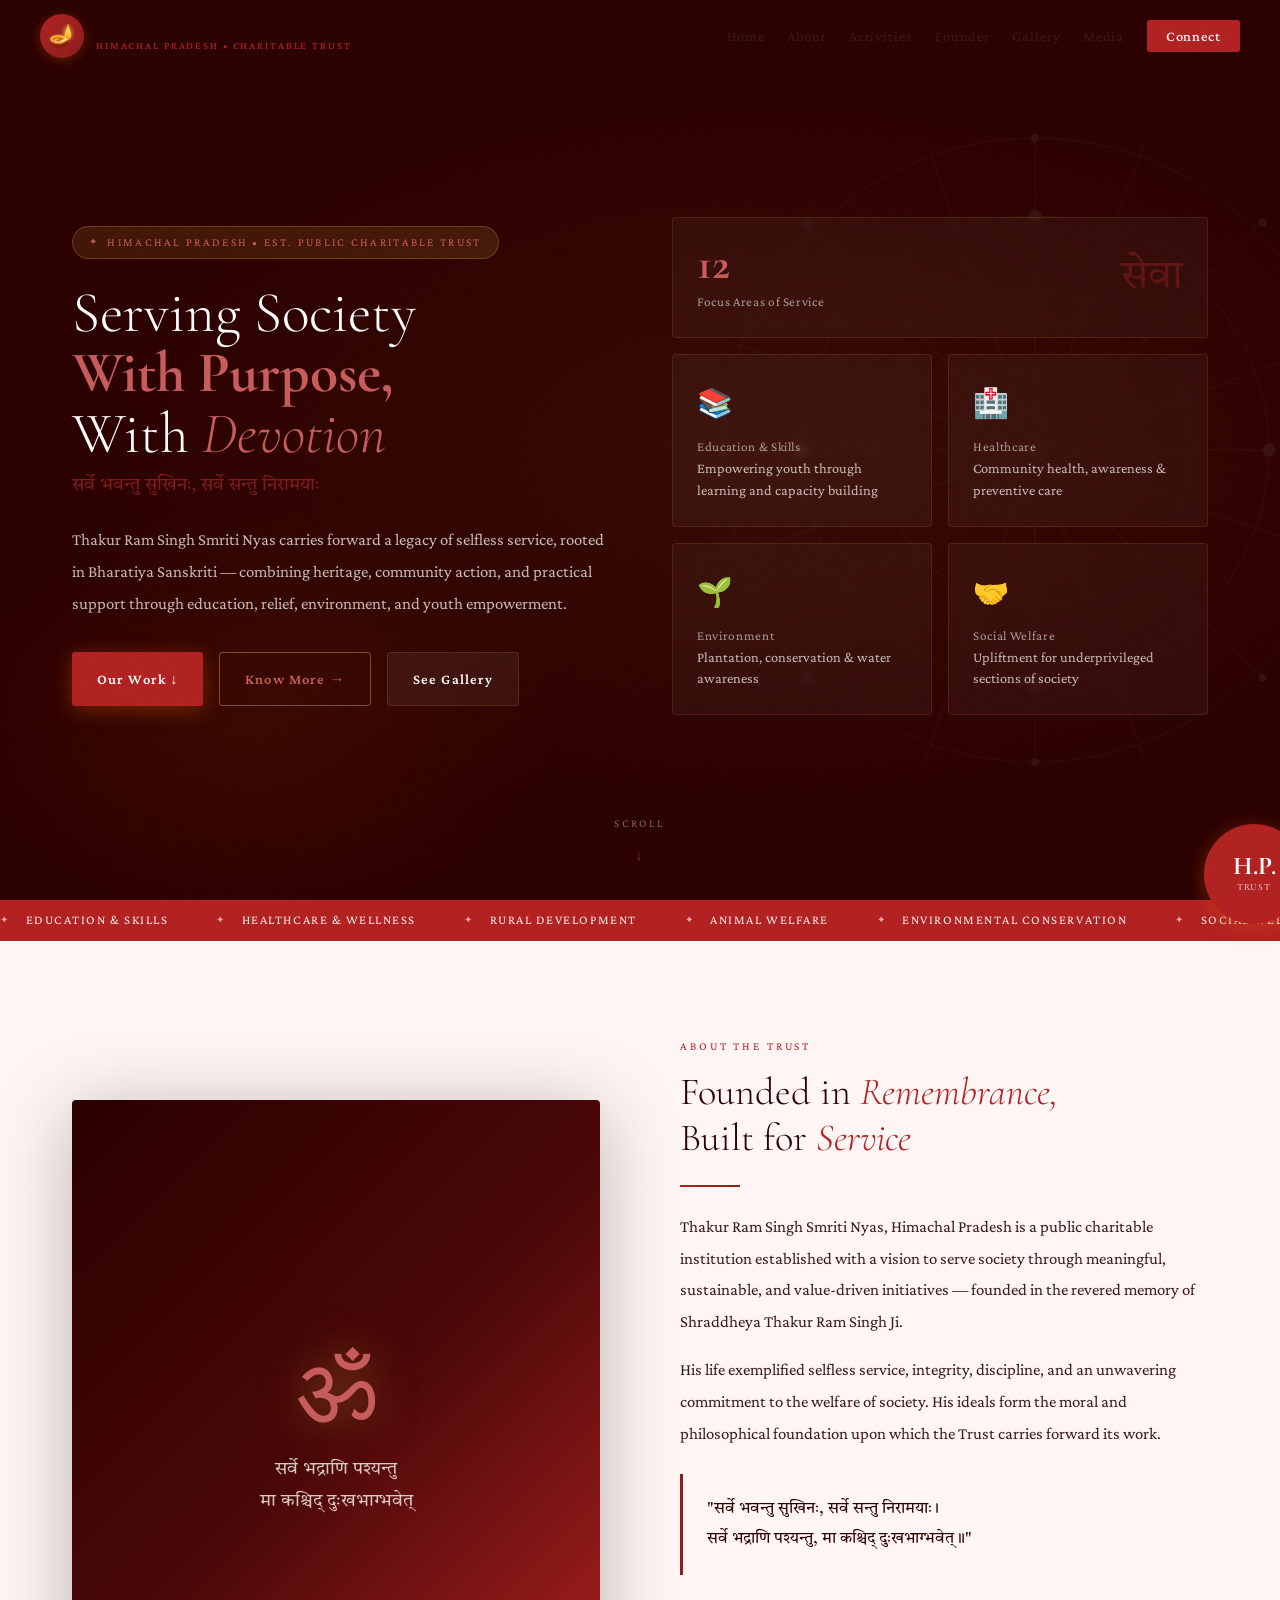
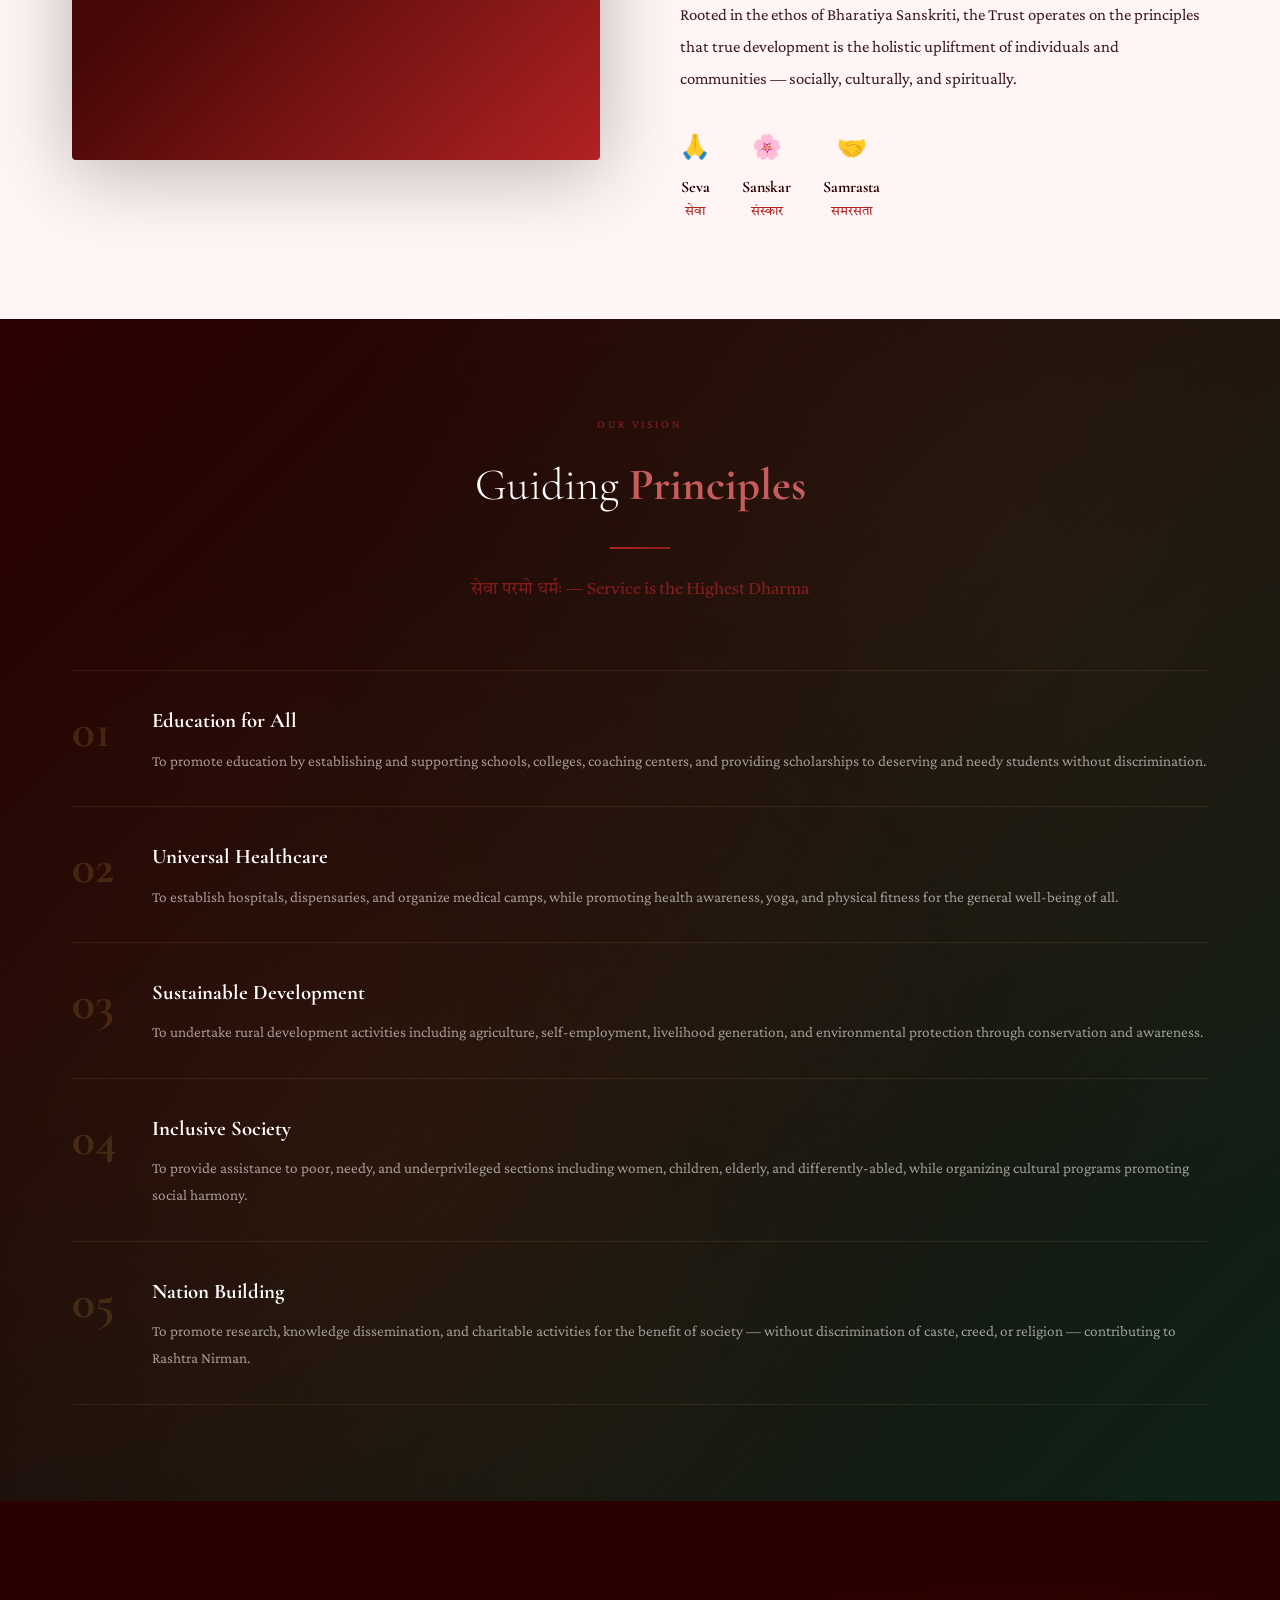
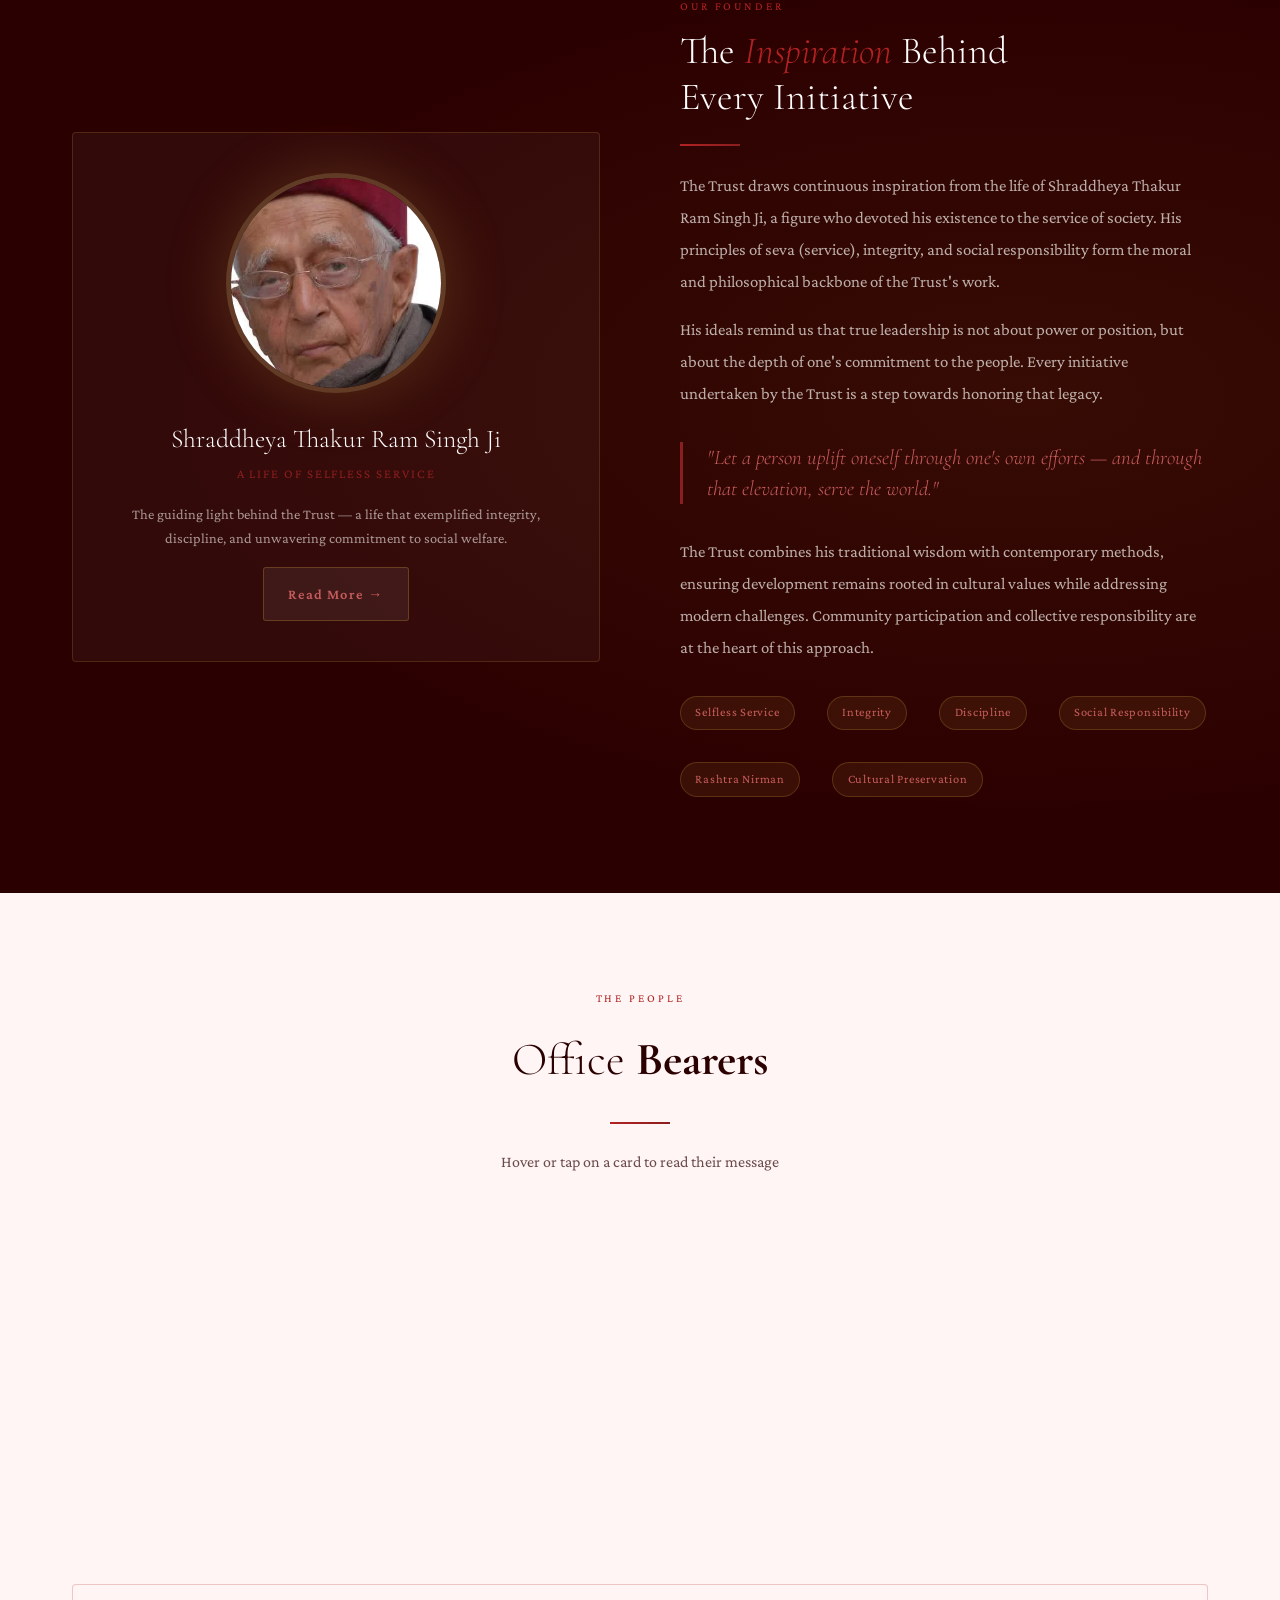
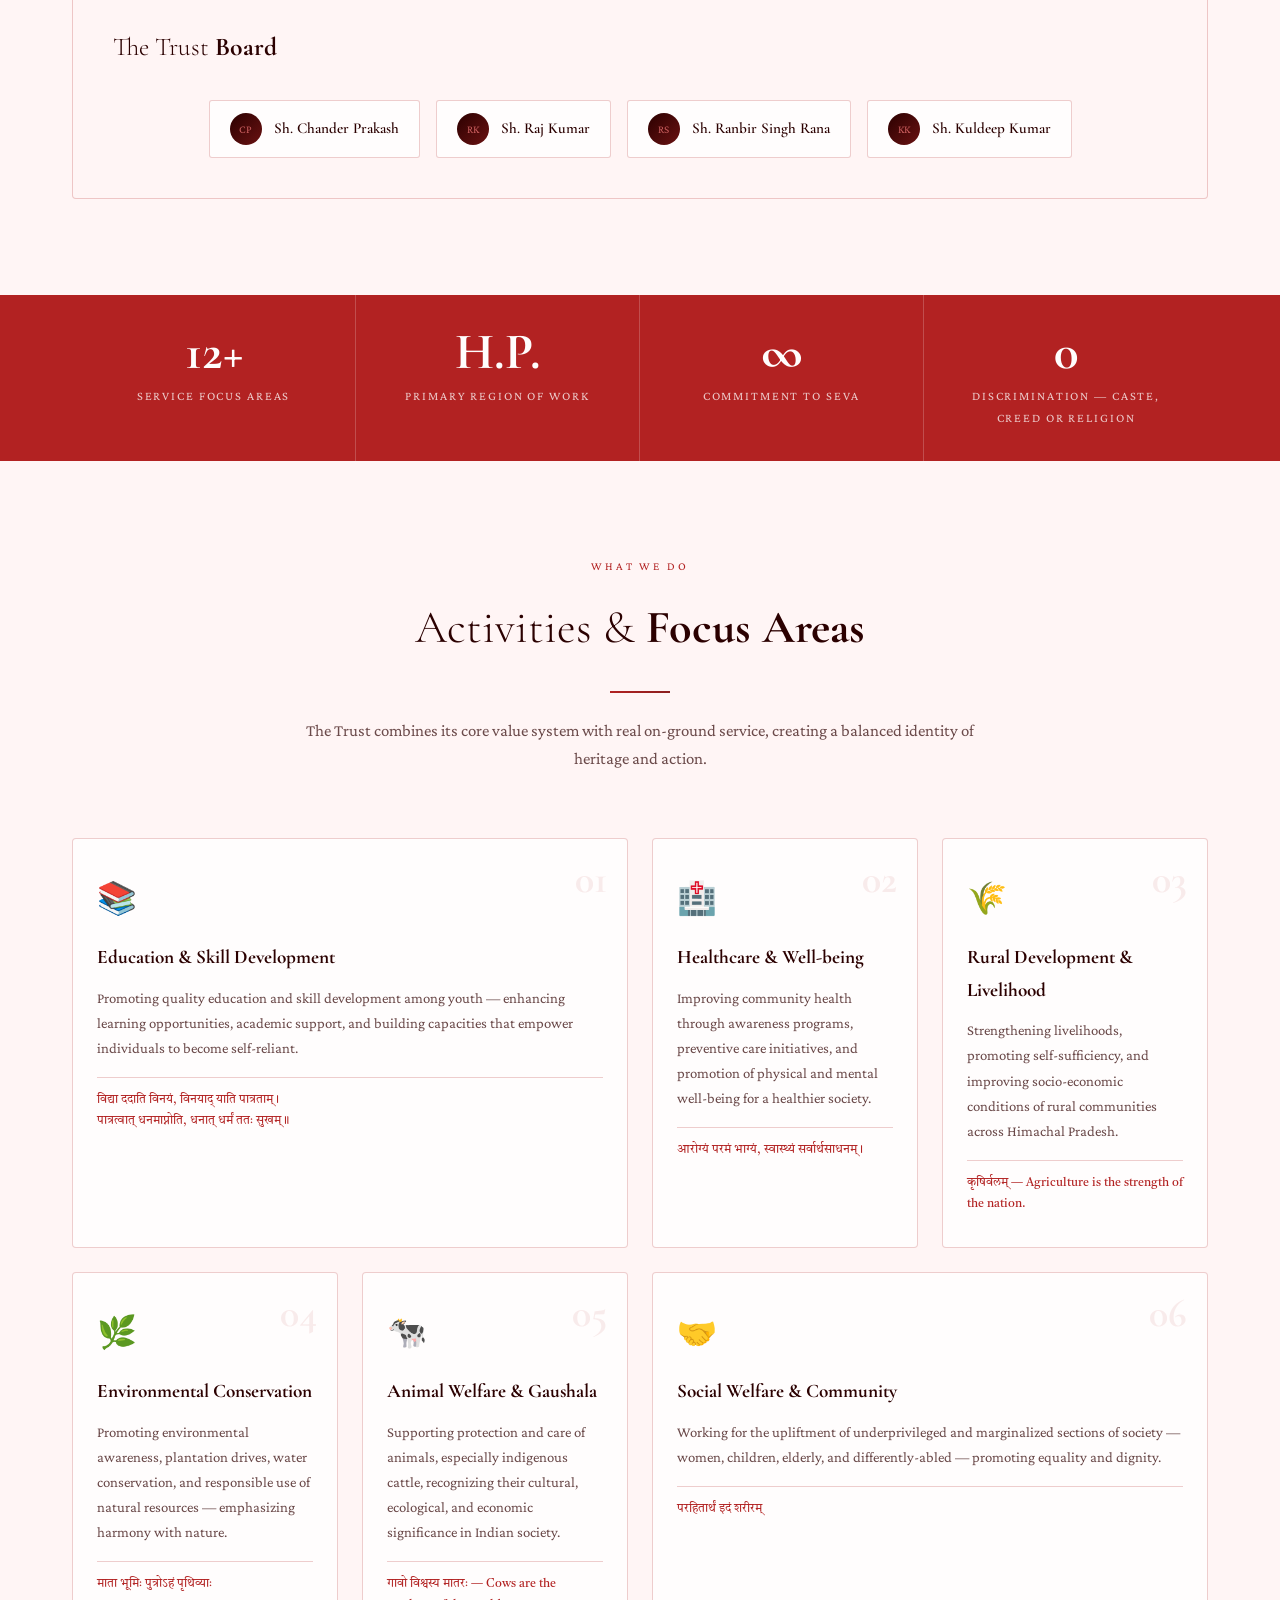
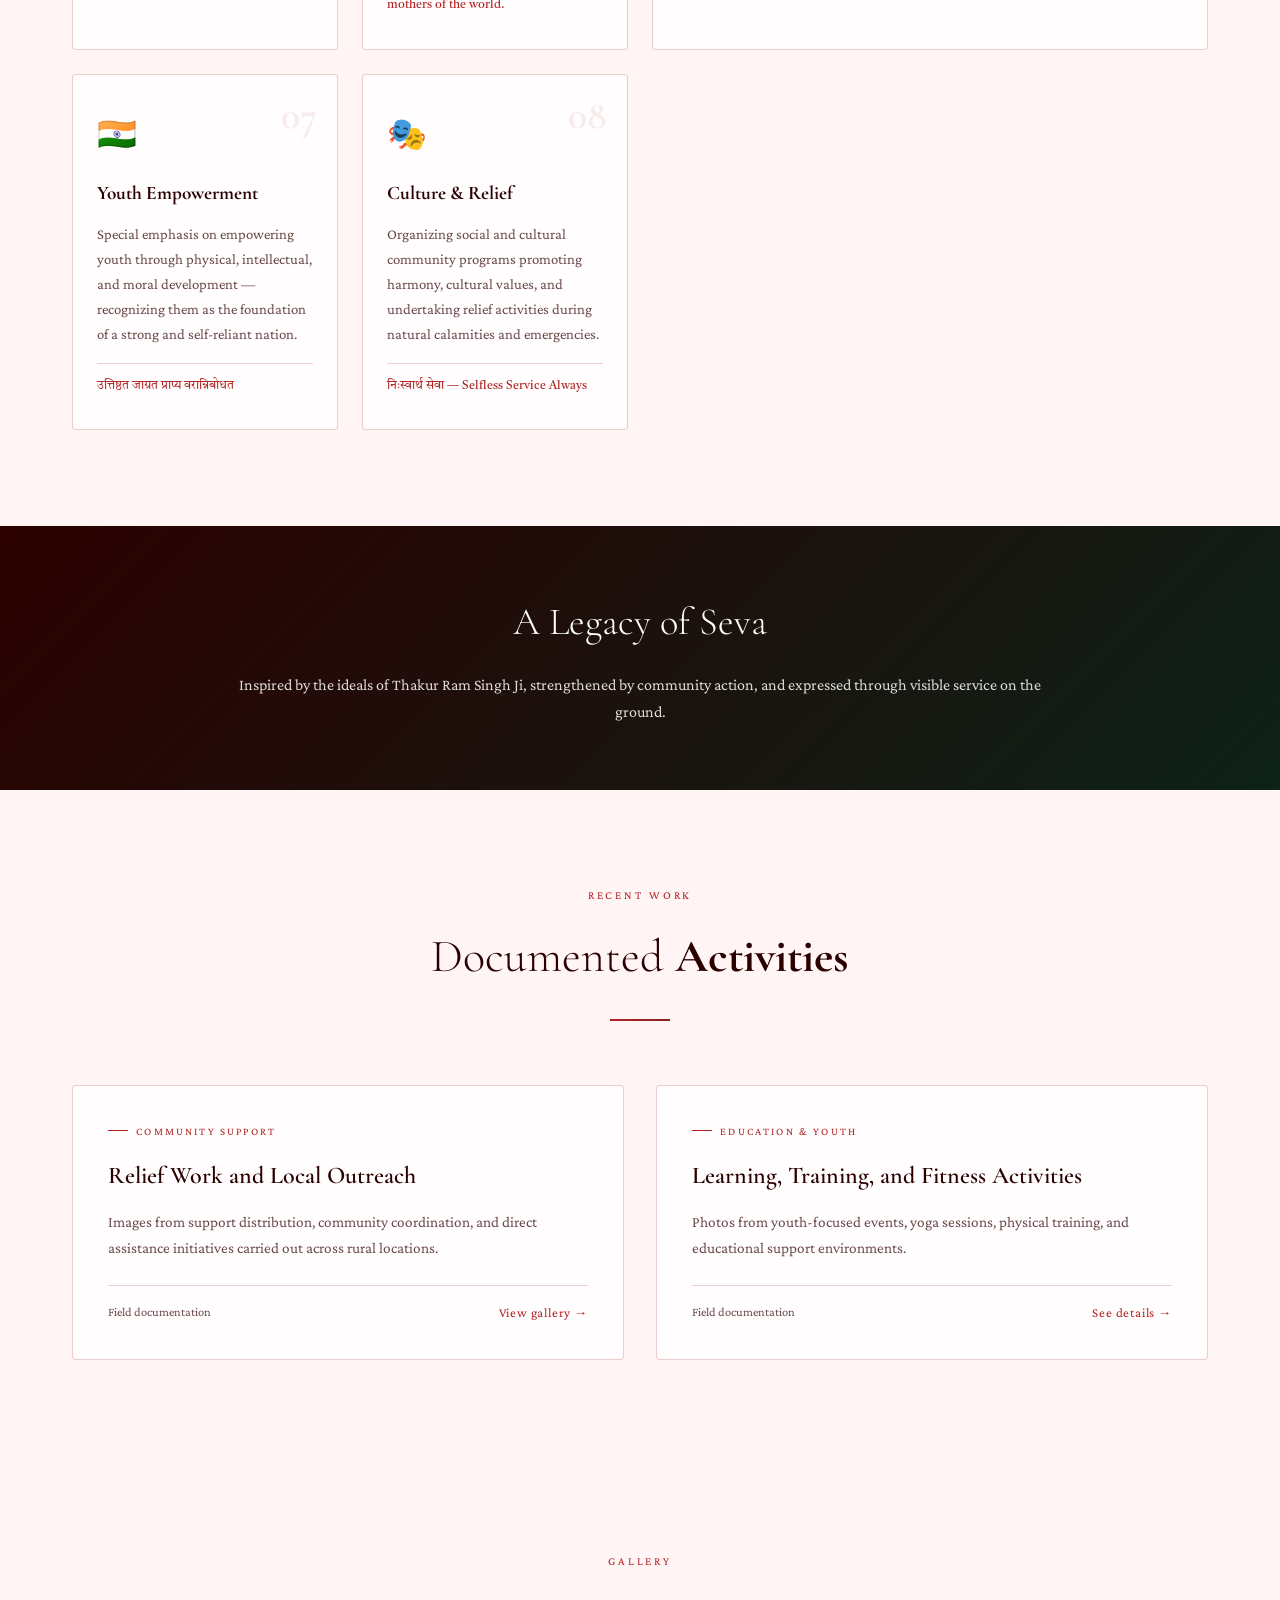
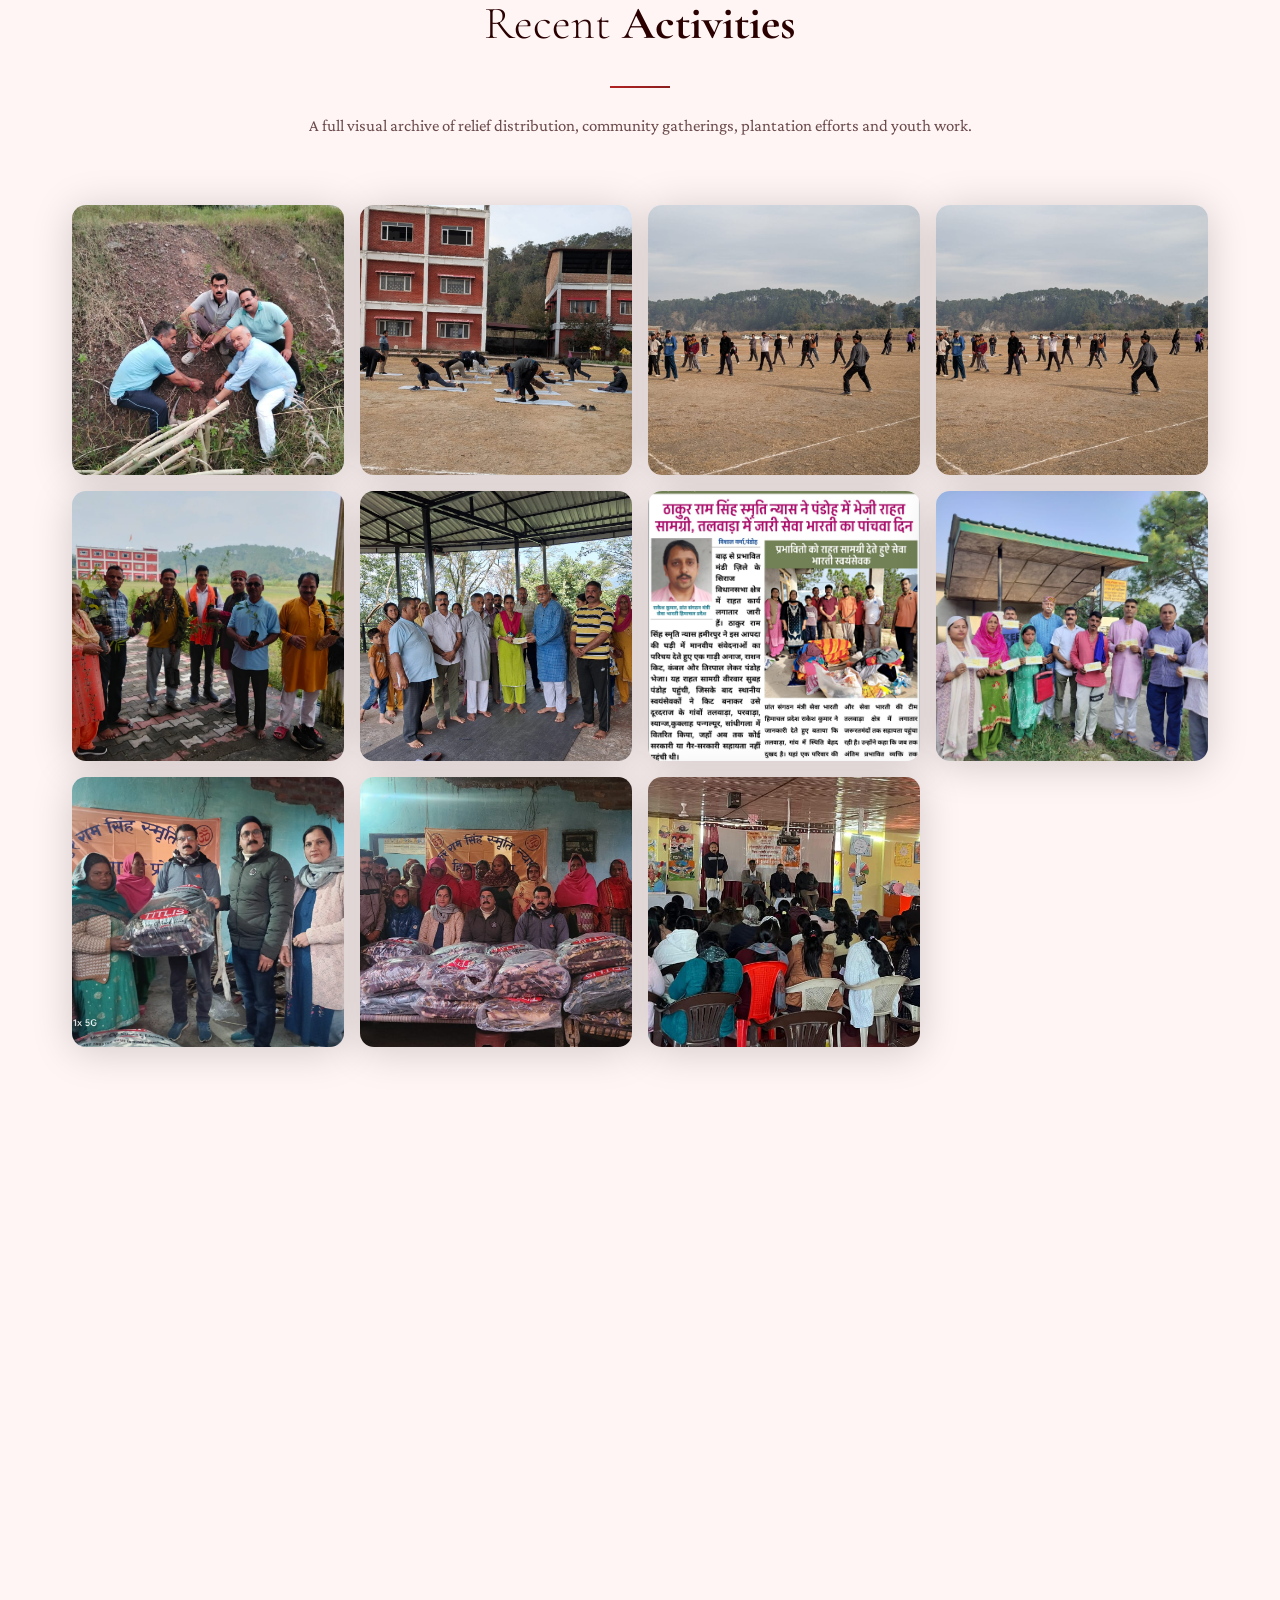
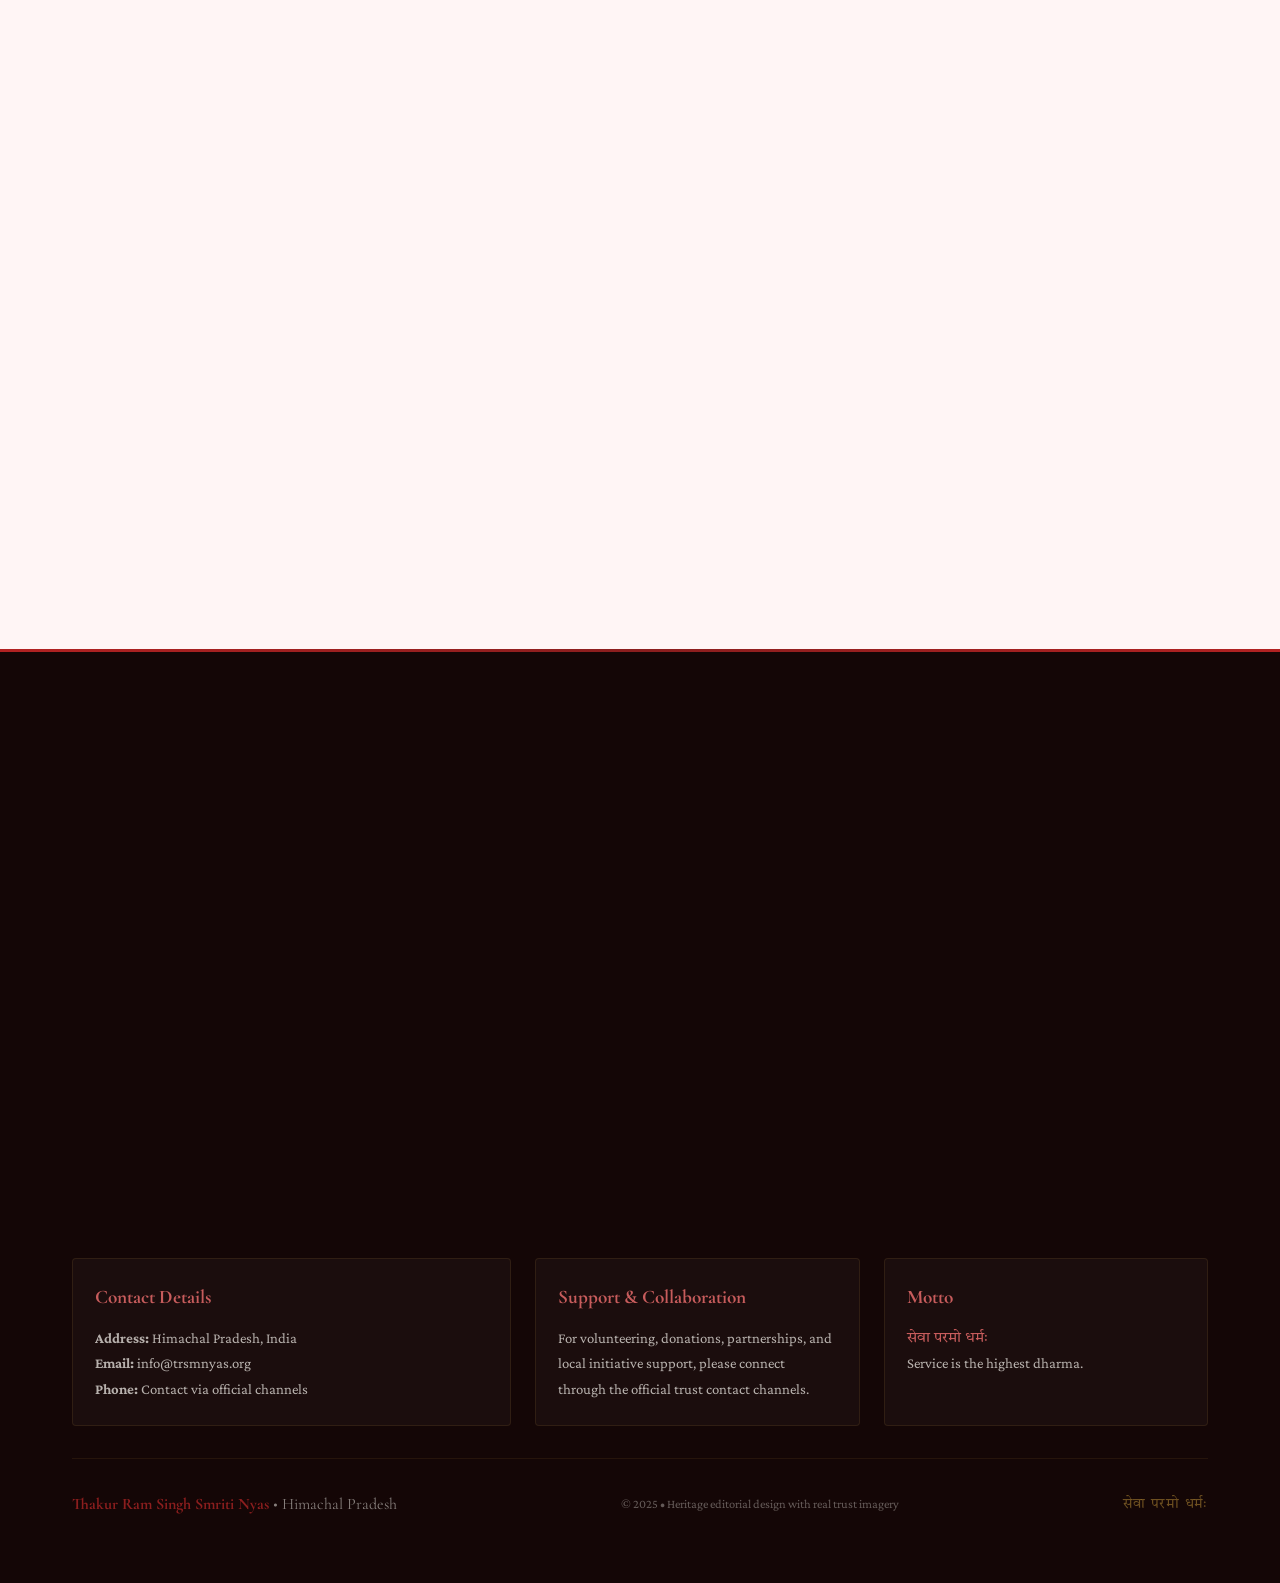
==== commit 79075ea3: "major change" ====
--- a/index.html
+++ b/index.html
@@ -6,790 +6,14 @@
 <title>Thakur Ram Singh Smriti Nyas | सेवा परमो धर्मः</title>
 <link rel="preconnect" href="https://fonts.googleapis.com">
 <link href="https://fonts.googleapis.com/css2?family=Cormorant+Garamond:ital,wght@0,300;0,400;0,600;0,700;1,300;1,400&family=Crimson+Pro:ital,wght@0,300;0,400;0,600;1,400&family=Tiro+Devanagari+Sanskrit&display=swap" rel="stylesheet">
-<style>
-/* ============================================================
-   DESIGN SYSTEM — Saffron & Deep Forest | Heritage Editorial
-   ============================================================ */
-:root {
-  --saffron:      #D4580A;
-  --saffron-lt:   #F0842A;
-  --saffron-pale: #FDF3E8;
-  --gold:         #C5973A;
-  --gold-lt:      #E8C97A;
-  --forest:       #1A3A2E;
-  --forest-mid:   #24503F;
-  --forest-lt:    #2F6B54;
-  --cream:        #FAF7F1;
-  --cream-dk:     #F0EAE0;
-  --ink:          #1C1208;
-  --ink-mid:      #3D2E1A;
-  --ink-lt:       #6B5740;
-  --white:        #FFFDF9;
-  --border:       rgba(197,151,58,0.25);
-  --border-dk:    rgba(197,151,58,0.5);
-  --shadow:       0 4px 40px rgba(28,18,8,0.12);
-  --shadow-lg:    0 12px 80px rgba(28,18,8,0.2);
-
-  --ff-display: 'Cormorant Garamond', serif;
-  --ff-body:    'Crimson Pro', serif;
-  --ff-devan:   'Tiro Devanagari Sanskrit', serif;
-}
-
-*, *::before, *::after { box-sizing: border-box; margin: 0; padding: 0; }
-
-html { scroll-behavior: smooth; font-size: 16px; }
-
-body {
-  font-family: var(--ff-body);
-  background: var(--cream);
-  color: var(--ink);
-  overflow-x: hidden;
-  line-height: 1.7;
-}
-
-/* ========== SCROLLBAR ========== */
-::-webkit-scrollbar { width: 6px; }
-::-webkit-scrollbar-track { background: var(--cream-dk); }
-::-webkit-scrollbar-thumb { background: var(--saffron); border-radius: 3px; }
-
-/* ========== NOISE TEXTURE OVERLAY ========== */
-body::before {
-  content: '';
-  position: fixed;
-  inset: 0;
-  background-image: url("data:image/svg+xml,%3Csvg viewBox='0 0 256 256' xmlns='http://www.w3.org/2000/svg'%3E%3Cfilter id='noise'%3E%3CfeTurbulence type='fractalNoise' baseFrequency='0.9' numOctaves='4' stitchTiles='stitch'/%3E%3C/filter%3E%3Crect width='100%25' height='100%25' filter='url(%23noise)' opacity='0.03'/%3E%3C/svg%3E");
-  pointer-events: none;
-  z-index: 9999;
-  opacity: 0.4;
-}
-
-/* ========== UTILITY ========== */
-.container { max-width: 1200px; margin: 0 auto; padding: 0 2rem; }
-.section-label {
-  font-family: var(--ff-body);
-  font-size: 0.72rem;
-  letter-spacing: 0.25em;
-  text-transform: uppercase;
-  color: var(--saffron);
-  display: block;
-  margin-bottom: 0.75rem;
-}
-.divider {
-  width: 60px; height: 2px;
-  background: linear-gradient(90deg, var(--saffron), var(--gold));
-  margin: 1.5rem 0;
-}
-.divider.center { margin: 1.5rem auto; }
-
-/* ========== NAV ========== */
-#navbar {
-  position: fixed; top: 0; left: 0; right: 0; z-index: 1000;
-  padding: 0 2rem;
-  transition: all 0.4s ease;
-}
-#navbar.scrolled {
-  background: rgba(250,247,241,0.97);
-  backdrop-filter: blur(12px);
-  border-bottom: 1px solid var(--border);
-  box-shadow: 0 2px 20px rgba(28,18,8,0.08);
-}
-.nav-inner {
-  max-width: 1200px; margin: 0 auto;
-  display: flex; align-items: center; justify-content: space-between;
-  height: 72px;
-}
-.nav-logo {
-  display: flex; align-items: center; gap: 0.75rem;
-  text-decoration: none;
-}
-.nav-logo-emblem {
-  width: 44px; height: 44px;
-  background: linear-gradient(135deg, var(--saffron), var(--gold));
-  border-radius: 50%;
-  display: flex; align-items: center; justify-content: center;
-  font-size: 1.4rem; color: var(--white);
-  box-shadow: 0 2px 12px rgba(212,88,10,0.35);
-  flex-shrink: 0;
-}
-.nav-logo-text { line-height: 1.2; }
-.nav-logo-text span:first-child {
-  display: block; font-family: var(--ff-display); font-size: 1.05rem;
-  font-weight: 700; color: var(--forest); letter-spacing: 0.01em;
-}
-.nav-logo-text span:last-child {
-  display: block; font-size: 0.65rem; letter-spacing: 0.18em;
-  text-transform: uppercase; color: var(--saffron); font-weight: 500;
-}
-.nav-links {
-  display: flex; gap: 2rem; list-style: none;
-}
-.nav-links a {
-  font-family: var(--ff-body); font-size: 0.9rem;
-  letter-spacing: 0.06em; text-decoration: none;
-  color: var(--ink-mid); font-weight: 400;
-  transition: color 0.2s;
-  position: relative;
-}
-.nav-links a::after {
-  content: ''; position: absolute; bottom: -3px; left: 0; right: 0;
-  height: 1px; background: var(--saffron);
-  transform: scaleX(0); transition: transform 0.25s;
-}
-.nav-links a:hover { color: var(--saffron); }
-.nav-links a:hover::after { transform: scaleX(1); }
-.nav-cta {
-  background: var(--saffron); color: var(--white) !important;
-  padding: 0.5rem 1.2rem; border-radius: 3px;
-  font-weight: 500 !important; transition: background 0.2s !important;
-}
-.nav-cta:hover { background: var(--forest) !important; }
-.nav-cta::after { display: none !important; }
-.hamburger { display: none; flex-direction: column; gap: 5px; cursor: pointer; }
-.hamburger span { display: block; width: 24px; height: 2px; background: var(--ink); transition: all 0.3s; }
-
-/* ========== HERO ========== */
-#hero {
-  min-height: 100vh;
-  background: var(--forest);
-  position: relative; overflow: hidden;
-  display: flex; align-items: center;
-}
-.hero-bg-pattern {
-  position: absolute; inset: 0;
-  background-image:
-    radial-gradient(ellipse 80% 60% at 60% 50%, rgba(197,151,58,0.08) 0%, transparent 70%),
-    radial-gradient(ellipse 40% 40% at 20% 80%, rgba(212,88,10,0.1) 0%, transparent 60%);
-}
-.hero-mandala {
-  position: absolute; right: -80px; top: 50%;
-  transform: translateY(-50%);
-  width: 650px; height: 650px; opacity: 0.06;
-}
-.hero-mandala svg { width: 100%; height: 100%; animation: spin 120s linear infinite; }
-@keyframes spin { to { transform: rotate(360deg); } }
-
-.hero-content {
-  position: relative; z-index: 2;
-  max-width: 1200px; margin: 0 auto; padding: 6rem 2rem 4rem;
-  display: grid; grid-template-columns: 1fr 1fr; gap: 4rem; align-items: center;
-}
-.hero-left {}
-.hero-tag {
-  display: inline-flex; align-items: center; gap: 0.5rem;
-  background: rgba(197,151,58,0.15); border: 1px solid rgba(197,151,58,0.3);
-  padding: 0.35rem 1rem; border-radius: 30px;
-  font-size: 0.72rem; letter-spacing: 0.2em; text-transform: uppercase;
-  color: var(--gold-lt); margin-bottom: 1.5rem;
-}
-.hero-tag::before { content: '✦'; font-size: 0.6rem; }
-.hero-title {
-  font-family: var(--ff-display); color: var(--white);
-  font-size: clamp(2.4rem, 4.5vw, 3.8rem);
-  line-height: 1.1; font-weight: 300;
-  margin-bottom: 0.5rem;
-}
-.hero-title strong { font-weight: 700; color: var(--gold-lt); }
-.hero-subtitle-devan {
-  font-family: var(--ff-devan); color: var(--gold);
-  font-size: 1.1rem; margin-bottom: 1.5rem; line-height: 1.6;
-  opacity: 0.9;
-}
-.hero-desc {
-  color: rgba(250,247,241,0.7); font-size: 1.05rem;
-  line-height: 1.8; margin-bottom: 2.5rem; max-width: 480px;
-}
-.hero-actions { display: flex; gap: 1rem; flex-wrap: wrap; }
-.btn-primary {
-  display: inline-flex; align-items: center; gap: 0.5rem;
-  background: var(--saffron); color: var(--white);
-  padding: 0.85rem 2rem; border-radius: 3px;
-  font-family: var(--ff-body); font-size: 0.9rem;
-  letter-spacing: 0.08em; text-decoration: none;
-  font-weight: 600; transition: all 0.25s;
-  box-shadow: 0 4px 20px rgba(212,88,10,0.4);
-}
-.btn-primary:hover { background: var(--saffron-lt); transform: translateY(-2px); }
-.btn-outline {
-  display: inline-flex; align-items: center; gap: 0.5rem;
-  border: 1px solid rgba(197,151,58,0.5); color: var(--gold-lt);
-  padding: 0.85rem 2rem; border-radius: 3px;
-  font-family: var(--ff-body); font-size: 0.9rem;
-  letter-spacing: 0.08em; text-decoration: none;
-  transition: all 0.25s;
-}
-.btn-outline:hover { background: rgba(197,151,58,0.1); border-color: var(--gold); }
-
-.hero-right {
-  display: grid; grid-template-columns: 1fr 1fr; gap: 1rem;
-}
-.hero-stat-card {
-  background: rgba(255,255,255,0.04);
-  border: 1px solid rgba(197,151,58,0.15);
-  padding: 1.5rem; border-radius: 4px;
-  backdrop-filter: blur(4px);
-  transition: border-color 0.3s;
-}
-.hero-stat-card:hover { border-color: rgba(197,151,58,0.4); }
-.hero-stat-card:nth-child(1) { grid-column: span 2; display: flex; align-items: center; gap: 1rem; }
-.hero-stat-num {
-  font-family: var(--ff-display); font-size: 2.8rem;
-  font-weight: 700; color: var(--gold-lt); line-height: 1;
-}
-.hero-stat-label { font-size: 0.82rem; color: rgba(250,247,241,0.6); letter-spacing: 0.05em; margin-top: 0.25rem; }
-.hero-stat-icon { font-size: 1.8rem; margin-bottom: 0.5rem; }
-.hero-stat-text { font-size: 0.9rem; color: rgba(250,247,241,0.75); line-height: 1.5; }
-
-.hero-scroll {
-  position: absolute; bottom: 2rem; left: 50%; transform: translateX(-50%);
-  display: flex; flex-direction: column; align-items: center; gap: 0.5rem;
-  color: rgba(250,247,241,0.4); font-size: 0.7rem; letter-spacing: 0.2em; text-transform: uppercase;
-  animation: bounce 2s ease-in-out infinite;
-  cursor: pointer; text-decoration: none;
-}
-.hero-scroll::after { content: '↓'; font-size: 1rem; color: var(--gold); }
-@keyframes bounce { 0%,100%{transform:translateX(-50%) translateY(0)} 50%{transform:translateX(-50%) translateY(8px)} }
-
-/* ========== MARQUEE STRIP ========== */
-.marquee-strip {
-  background: var(--saffron);
-  padding: 0.6rem 0; overflow: hidden;
-}
-.marquee-track {
-  display: flex; gap: 3rem; animation: marquee 30s linear infinite; width: max-content;
-}
-.marquee-item {
-  display: flex; align-items: center; gap: 1rem; white-space: nowrap;
-  font-size: 0.8rem; letter-spacing: 0.12em; text-transform: uppercase;
-  color: rgba(255,255,255,0.9); font-family: var(--ff-body);
-}
-.marquee-item::before { content: '✦'; font-size: 0.6rem; opacity: 0.7; }
-@keyframes marquee { to { transform: translateX(-50%); } }
-
-/* ========== VISION / ABOUT INTRO ========== */
-#about-intro {
-  padding: 6rem 0;
-  background: var(--white);
-}
-.about-grid {
-  display: grid; grid-template-columns: 1fr 1fr; gap: 5rem; align-items: center;
-}
-.about-visual {
-  position: relative;
-}
-.about-img-frame {
-  aspect-ratio: 4/5; border-radius: 4px;
-  background: linear-gradient(135deg, var(--forest) 0%, var(--forest-mid) 50%, var(--saffron) 100%);
-  position: relative; overflow: hidden;
-  display: flex; align-items: center; justify-content: center;
-  box-shadow: var(--shadow-lg);
-}
-.about-img-inner {
-  text-align: center; padding: 3rem;
-  color: rgba(250,247,241,0.85);
-}
-.about-img-inner .big-om {
-  font-size: 6rem; line-height: 1; margin-bottom: 1rem;
-  color: var(--gold-lt); text-shadow: 0 0 40px rgba(197,151,58,0.5);
-}
-.about-img-inner p {
-  font-family: var(--ff-devan); font-size: 1.1rem; line-height: 1.8;
-  color: rgba(250,247,241,0.8);
-}
-.about-badge {
-  position: absolute; bottom: -1.5rem; right: -1.5rem;
-  background: var(--saffron); color: var(--white);
-  width: 100px; height: 100px; border-radius: 50%;
-  display: flex; flex-direction: column; align-items: center; justify-content: center;
-  font-family: var(--ff-display); box-shadow: 0 4px 20px rgba(212,88,10,0.4);
-}
-.about-badge span:first-child { font-size: 1.6rem; font-weight: 700; line-height: 1; }
-.about-badge span:last-child { font-size: 0.6rem; letter-spacing: 0.1em; text-transform: uppercase; }
-
-.about-content {}
-.about-content h2 {
-  font-family: var(--ff-display); font-size: clamp(2rem, 3vw, 2.8rem);
-  font-weight: 300; line-height: 1.2; color: var(--forest);
-  margin-bottom: 1rem;
-}
-.about-content h2 em { font-style: italic; color: var(--saffron); }
-.about-content p {
-  font-size: 1.05rem; color: var(--ink-mid); margin-bottom: 1rem; line-height: 1.9;
-}
-.about-shloka {
-  background: var(--cream); border-left: 3px solid var(--gold);
-  padding: 1.25rem 1.5rem; border-radius: 0 4px 4px 0;
-  margin: 1.5rem 0;
-}
-.about-shloka p {
-  font-family: var(--ff-devan); font-size: 1rem;
-  color: var(--forest); margin: 0; line-height: 1.9;
-}
-.about-pillars {
-  display: flex; gap: 2rem; margin-top: 2rem;
-}
-.pillar {
-  text-align: center;
-}
-.pillar-icon { font-size: 1.5rem; margin-bottom: 0.4rem; }
-.pillar-word {
-  font-family: var(--ff-display); font-size: 1rem;
-  font-weight: 700; color: var(--forest); display: block;
-}
-.pillar-word-devan {
-  font-family: var(--ff-devan); font-size: 0.82rem;
-  color: var(--saffron); display: block;
-}
-
-/* ========== ACTIVITIES ========== */
-#activities {
-  padding: 6rem 0;
-  background: var(--cream);
-}
-.section-header { text-align: center; margin-bottom: 4rem; }
-.section-header h2 {
-  font-family: var(--ff-display); font-size: clamp(2rem, 3.5vw, 3rem);
-  font-weight: 300; color: var(--forest);
-}
-.section-header h2 strong { font-weight: 700; }
-
-.activities-grid {
-  display: grid; grid-template-columns: repeat(4, 1fr); gap: 1.5rem;
-}
-.activity-card {
-  background: var(--white);
-  border: 1px solid var(--border);
-  border-radius: 4px; padding: 2rem 1.5rem;
-  transition: all 0.35s cubic-bezier(0.4,0,0.2,1);
-  position: relative; overflow: hidden; cursor: default;
-}
-.activity-card::before {
-  content: ''; position: absolute; bottom: 0; left: 0; right: 0;
-  height: 3px; background: linear-gradient(90deg, var(--saffron), var(--gold));
-  transform: scaleX(0); transition: transform 0.35s;
-}
-.activity-card:hover { transform: translateY(-6px); box-shadow: var(--shadow); border-color: transparent; }
-.activity-card:hover::before { transform: scaleX(1); }
-.activity-card:nth-child(1) { grid-column: span 2; grid-row: span 1; }
-.activity-card:nth-child(6) { grid-column: span 2; }
-
-.card-icon { font-size: 2rem; margin-bottom: 1rem; }
-.card-num {
-  position: absolute; top: 1.25rem; right: 1.25rem;
-  font-family: var(--ff-display); font-size: 2.5rem;
-  font-weight: 700; color: var(--saffron); opacity: 0.08; line-height: 1;
-}
-.card-title {
-  font-family: var(--ff-display); font-size: 1.2rem;
-  font-weight: 700; color: var(--forest); margin-bottom: 0.75rem;
-}
-.card-desc { font-size: 0.92rem; color: var(--ink-lt); line-height: 1.7; margin-bottom: 1rem; }
-.card-shloka {
-  font-family: var(--ff-devan); font-size: 0.78rem;
-  color: var(--saffron); line-height: 1.7; border-top: 1px solid var(--border);
-  padding-top: 0.75rem; margin-top: auto;
-}
-
-/* ========== THAKUR RAM SINGH ========== */
-#founder {
-  padding: 6rem 0;
-  background: var(--forest);
-  position: relative; overflow: hidden;
-}
-#founder::before {
-  content: ''; position: absolute; inset: 0;
-  background: radial-gradient(ellipse at 80% 50%, rgba(197,151,58,0.08) 0%, transparent 60%);
-}
-.founder-grid {
-  display: grid; grid-template-columns: 5fr 7fr; gap: 5rem; align-items: center; position: relative; z-index: 1;
-}
-.founder-portrait {
-  background: rgba(255,255,255,0.04);
-  border: 1px solid rgba(197,151,58,0.2);
-  border-radius: 4px; padding: 2.5rem;
-  text-align: center;
-}
-.founder-portrait .portrait-circle {
-  width: 160px; height: 160px; margin: 0 auto 1.5rem;
-  border-radius: 50%;
-  background: linear-gradient(135deg, var(--saffron), var(--gold));
-  display: flex; align-items: center; justify-content: center;
-  font-size: 4rem; color: var(--white);
-  box-shadow: 0 0 60px rgba(197,151,58,0.25);
-}
-.founder-portrait h3 {
-  font-family: var(--ff-display); font-size: 1.6rem;
-  color: var(--white); font-weight: 300; margin-bottom: 0.25rem;
-}
-.founder-portrait .years {
-  font-size: 0.8rem; color: var(--gold); letter-spacing: 0.15em;
-  text-transform: uppercase;
-}
-.founder-portrait a.wiki-link {
-  display: inline-flex; align-items: center; gap: 0.5rem;
-  margin-top: 1.5rem; padding: 0.6rem 1.5rem;
-  border: 1px solid rgba(197,151,58,0.3); border-radius: 3px;
-  color: var(--gold-lt); font-size: 0.82rem; text-decoration: none;
-  letter-spacing: 0.08em; transition: all 0.25s;
-}
-.founder-portrait a.wiki-link:hover { background: rgba(197,151,58,0.1); }
-
-.founder-content h2 {
-  font-family: var(--ff-display); font-size: clamp(2rem, 3vw, 2.8rem);
-  font-weight: 300; color: var(--white); line-height: 1.2; margin-bottom: 1rem;
-}
-.founder-content h2 em { font-style: italic; color: var(--gold-lt); }
-.founder-content p {
-  color: rgba(250,247,241,0.7); font-size: 1.05rem; line-height: 1.9; margin-bottom: 1rem;
-}
-.founder-quote {
-  border-left: 3px solid var(--gold); padding-left: 1.5rem; margin: 2rem 0;
-}
-.founder-quote p {
-  font-family: var(--ff-display); font-size: 1.3rem;
-  font-style: italic; color: var(--gold-lt) !important;
-  font-weight: 300; line-height: 1.5;
-}
-.founder-values {
-  display: flex; flex-wrap: wrap; gap: 0.75rem; margin-top: 2rem;
-}
-.value-tag {
-  background: rgba(197,151,58,0.1); border: 1px solid rgba(197,151,58,0.25);
-  padding: 0.35rem 0.9rem; border-radius: 20px;
-  font-size: 0.78rem; color: var(--gold-lt); letter-spacing: 0.06em;
-}
-
-/* ========== TEAM ========== */
-#team {
-  padding: 6rem 0;
-  background: var(--white);
-}
-.team-container { text-align: center; }
-.office-bearers {
-  display: grid; grid-template-columns: repeat(4, 1fr); gap: 1.5rem;
-  margin-bottom: 4rem;
-}
-.flip-card {
-  height: 280px; cursor: pointer; perspective: 1000px;
-}
-.flip-inner {
-  width: 100%; height: 100%;
-  transform-style: preserve-3d;
-  transition: transform 0.65s cubic-bezier(0.4,0,0.2,1);
-  position: relative;
-}
-.flip-card:hover .flip-inner,
-.flip-card.flipped .flip-inner { transform: rotateY(180deg); }
-.flip-front, .flip-back {
-  position: absolute; inset: 0;
-  backface-visibility: hidden; border-radius: 4px;
-  display: flex; flex-direction: column; align-items: center; justify-content: center;
-  padding: 1.5rem;
-}
-.flip-front {
-  background: var(--cream);
-  border: 1px solid var(--border);
-}
-.flip-back {
-  background: var(--forest);
-  transform: rotateY(180deg);
-  border: 1px solid rgba(197,151,58,0.2);
-}
-.member-avatar {
-  width: 72px; height: 72px; border-radius: 50%;
-  background: linear-gradient(135deg, var(--saffron), var(--gold));
-  display: flex; align-items: center; justify-content: center;
-  font-size: 1.8rem; color: var(--white); margin-bottom: 1rem;
-  box-shadow: 0 4px 16px rgba(212,88,10,0.3);
-}
-.member-role {
-  font-size: 0.68rem; letter-spacing: 0.18em; text-transform: uppercase;
-  color: var(--saffron); margin-bottom: 0.25rem;
-}
-.member-name {
-  font-family: var(--ff-display); font-size: 1.1rem;
-  font-weight: 700; color: var(--forest); line-height: 1.2;
-}
-.flip-hint {
-  font-size: 0.68rem; color: var(--ink-lt); margin-top: 0.5rem;
-  letter-spacing: 0.08em;
-}
-.member-message {
-  font-size: 0.88rem; color: rgba(250,247,241,0.8);
-  line-height: 1.7; text-align: center; font-style: italic;
-  font-family: var(--ff-body);
-}
-.member-name-back {
-  font-family: var(--ff-display); font-size: 1rem;
-  color: var(--gold-lt); margin-top: 1rem; font-weight: 600;
-}
-
-.trust-board {
-  background: var(--cream); border: 1px solid var(--border);
-  border-radius: 4px; padding: 2.5rem;
-}
-.trust-board h3 {
-  font-family: var(--ff-display); font-size: 1.6rem;
-  font-weight: 300; color: var(--forest); margin-bottom: 2rem;
-}
-.board-members {
-  display: flex; flex-wrap: wrap; gap: 1rem; justify-content: center;
-}
-.board-member {
-  display: flex; align-items: center; gap: 0.75rem;
-  background: var(--white); border: 1px solid var(--border);
-  padding: 0.75rem 1.25rem; border-radius: 3px;
-}
-.board-member-dot {
-  width: 32px; height: 32px; border-radius: 50%;
-  background: linear-gradient(135deg, var(--forest), var(--forest-lt));
-  display: flex; align-items: center; justify-content: center;
-  font-size: 0.7rem; color: var(--gold-lt); flex-shrink: 0;
-}
-.board-member-name {
-  font-family: var(--ff-display); font-size: 0.95rem;
-  font-weight: 600; color: var(--forest);
-}
-
-/* ========== VISION PILLARS ========== */
-#vision {
-  padding: 6rem 0;
-  background: linear-gradient(135deg, var(--forest) 0%, #0D2218 100%);
-  position: relative; overflow: hidden;
-}
-#vision::before {
-  content: ''; position: absolute; inset: 0;
-  background-image: radial-gradient(circle at 30% 70%, rgba(212,88,10,0.08) 0%, transparent 50%),
-                    radial-gradient(circle at 80% 20%, rgba(197,151,58,0.06) 0%, transparent 50%);
-}
-.vision-header { text-align: center; margin-bottom: 4rem; position: relative; z-index: 1; }
-.vision-header h2 {
-  font-family: var(--ff-display); font-size: clamp(2rem, 3.5vw, 3rem);
-  font-weight: 300; color: var(--white);
-}
-.vision-header .big-shloka {
-  font-family: var(--ff-devan); font-size: 1.05rem;
-  color: var(--gold); margin-top: 1rem; line-height: 2;
-  opacity: 0.9;
-}
-
-.vision-items {
-  position: relative; z-index: 1;
-  display: flex; flex-direction: column; gap: 0;
-}
-.vision-item {
-  display: grid; grid-template-columns: 80px 1fr; gap: 0;
-  border-top: 1px solid rgba(197,151,58,0.12);
-  padding: 2rem 0;
-  transition: background 0.3s;
-  cursor: default;
-}
-.vision-item:last-child { border-bottom: 1px solid rgba(197,151,58,0.12); }
-.vision-item:hover { background: rgba(197,151,58,0.04); }
-.vision-item-num {
-  font-family: var(--ff-display); font-size: 3rem;
-  font-weight: 700; color: rgba(197,151,58,0.2); line-height: 1;
-  padding-top: 0.25rem;
-}
-.vision-item-body { padding-right: 2rem; }
-.vision-item-title {
-  font-family: var(--ff-display); font-size: 1.3rem;
-  font-weight: 700; color: var(--white); margin-bottom: 0.5rem;
-}
-.vision-item-desc { font-size: 0.95rem; color: rgba(250,247,241,0.6); line-height: 1.8; }
-
-/* ========== MEDIA / PRESS ========== */
-#media {
-  padding: 6rem 0;
-  background: var(--cream);
-}
-.media-grid {
-  display: grid; grid-template-columns: 1fr 1fr; gap: 2rem;
-}
-.media-card {
-  background: var(--white); border: 1px solid var(--border);
-  border-radius: 4px; padding: 2.5rem;
-  transition: all 0.3s; cursor: pointer;
-}
-.media-card:hover { transform: translateY(-4px); box-shadow: var(--shadow); }
-.media-card-type {
-  font-size: 0.68rem; letter-spacing: 0.2em; text-transform: uppercase;
-  color: var(--saffron); margin-bottom: 1rem;
-  display: flex; align-items: center; gap: 0.5rem;
-}
-.media-card-type::before { content: ''; display: block; width: 20px; height: 1px; background: var(--saffron); }
-.media-card h3 {
-  font-family: var(--ff-display); font-size: 1.5rem;
-  font-weight: 600; color: var(--forest); margin-bottom: 0.75rem;
-}
-.media-card p { font-size: 0.95rem; color: var(--ink-lt); line-height: 1.7; }
-.media-card-footer {
-  margin-top: 1.5rem; padding-top: 1rem;
-  border-top: 1px solid var(--border);
-  display: flex; align-items: center; justify-content: space-between;
-}
-.media-card-footer span { font-size: 0.78rem; color: var(--ink-lt); }
-.media-card-footer a {
-  font-size: 0.82rem; color: var(--saffron);
-  text-decoration: none; letter-spacing: 0.06em;
-  display: flex; align-items: center; gap: 0.4rem;
-}
-.media-card-footer a:hover { gap: 0.8rem; }
-
-/* ========== IMPACT NUMBERS ========== */
-#impact {
-  padding: 5rem 0;
-  background: var(--saffron);
-}
-.impact-grid {
-  display: grid; grid-template-columns: repeat(4, 1fr); gap: 0;
-}
-.impact-item {
-  text-align: center; padding: 2rem;
-  border-right: 1px solid rgba(255,255,255,0.2);
-}
-.impact-item:last-child { border-right: none; }
-.impact-num {
-  font-family: var(--ff-display); font-size: 3.5rem;
-  font-weight: 700; color: var(--white); line-height: 1;
-}
-.impact-label {
-  font-size: 0.78rem; letter-spacing: 0.15em; text-transform: uppercase;
-  color: rgba(255,255,255,0.75); margin-top: 0.5rem;
-}
-
-/* ========== CONTACT / FOOTER ========== */
-#contact {
-  padding: 6rem 0 4rem;
-  background: var(--ink);
-  position: relative; overflow: hidden;
-}
-#contact::before {
-  content: ''; position: absolute; top: 0; left: 0; right: 0;
-  height: 3px;
-  background: linear-gradient(90deg, var(--saffron), var(--gold), var(--saffron));
-}
-.contact-grid {
-  display: grid; grid-template-columns: 5fr 7fr; gap: 5rem; align-items: start;
-}
-.contact-left h2 {
-  font-family: var(--ff-display); font-size: clamp(2rem, 3vw, 2.8rem);
-  font-weight: 300; color: var(--white); line-height: 1.2; margin-bottom: 1rem;
-}
-.contact-left h2 em { color: var(--gold-lt); font-style: italic; }
-.contact-left p { color: rgba(250,247,241,0.6); font-size: 1rem; line-height: 1.8; margin-bottom: 2rem; }
-.contact-info { display: flex; flex-direction: column; gap: 1rem; }
-.info-row {
-  display: flex; align-items: flex-start; gap: 1rem;
-  color: rgba(250,247,241,0.75); font-size: 0.95rem;
-}
-.info-icon { font-size: 1.2rem; flex-shrink: 0; padding-top: 0.1rem; }
-
-.contact-form {
-  background: rgba(255,255,255,0.04);
-  border: 1px solid rgba(197,151,58,0.15);
-  border-radius: 4px; padding: 2.5rem;
-}
-.form-row { display: grid; grid-template-columns: 1fr 1fr; gap: 1rem; }
-.form-group { margin-bottom: 1rem; }
-.form-group label {
-  display: block; font-size: 0.72rem; letter-spacing: 0.15em;
-  text-transform: uppercase; color: var(--gold); margin-bottom: 0.5rem;
-}
-.form-group input, .form-group textarea, .form-group select {
-  width: 100%; background: rgba(255,255,255,0.06);
-  border: 1px solid rgba(197,151,58,0.2); border-radius: 3px;
-  padding: 0.75rem 1rem; color: var(--white);
-  font-family: var(--ff-body); font-size: 0.95rem;
-  outline: none; transition: border-color 0.25s;
-}
-.form-group input::placeholder, .form-group textarea::placeholder { color: rgba(250,247,241,0.3); }
-.form-group input:focus, .form-group textarea:focus { border-color: var(--saffron); }
-.form-group textarea { min-height: 100px; resize: vertical; }
-.form-group select option { background: var(--ink); }
-.btn-submit {
-  width: 100%; background: var(--saffron); color: var(--white);
-  border: none; padding: 0.9rem; border-radius: 3px;
-  font-family: var(--ff-body); font-size: 0.95rem;
-  letter-spacing: 0.08em; cursor: pointer; font-weight: 600;
-  transition: background 0.25s;
-}
-.btn-submit:hover { background: var(--saffron-lt); }
-
-.footer-bottom {
-  margin-top: 5rem; padding-top: 2rem;
-  border-top: 1px solid rgba(197,151,58,0.1);
-  display: flex; align-items: center; justify-content: space-between;
-  flex-wrap: wrap; gap: 1rem;
-}
-.footer-logo-text {
-  font-family: var(--ff-display); font-size: 1rem;
-  color: rgba(250,247,241,0.5);
-}
-.footer-logo-text strong { color: var(--gold); }
-.footer-copy { font-size: 0.78rem; color: rgba(250,247,241,0.35); }
-.footer-shloka {
-  font-family: var(--ff-devan); font-size: 0.9rem;
-  color: rgba(197,151,58,0.5); letter-spacing: 0.05em;
-}
-
-/* ========== MOBILE NAV ========== */
-.mobile-menu {
-  position: fixed; inset: 0; z-index: 999;
-  background: var(--white); padding: 5rem 2rem 2rem;
-  transform: translateX(100%); transition: transform 0.4s ease;
-  display: flex; flex-direction: column; gap: 2rem;
-}
-.mobile-menu.open { transform: translateX(0); }
-.mobile-menu a {
-  font-family: var(--ff-display); font-size: 2rem; font-weight: 300;
-  color: var(--forest); text-decoration: none; border-bottom: 1px solid var(--border);
-  padding-bottom: 1rem;
-  transition: color 0.2s;
-}
-.mobile-menu a:hover { color: var(--saffron); }
-
-/* ========== ANIMATIONS ========== */
-.fade-in {
-  opacity: 0; transform: translateY(30px);
-  transition: opacity 0.7s ease, transform 0.7s ease;
-}
-.fade-in.visible { opacity: 1; transform: none; }
-.fade-in-delay-1 { transition-delay: 0.1s; }
-.fade-in-delay-2 { transition-delay: 0.2s; }
-.fade-in-delay-3 { transition-delay: 0.3s; }
-
-/* ========== RESPONSIVE ========== */
-@media (max-width: 900px) {
-  .hero-content { grid-template-columns: 1fr; }
-  .hero-right { display: none; }
-  .about-grid { grid-template-columns: 1fr; }
-  .about-visual { display: none; }
-  .activities-grid { grid-template-columns: 1fr 1fr; }
-  .activity-card:nth-child(1), .activity-card:nth-child(6) { grid-column: span 1; }
-  .founder-grid { grid-template-columns: 1fr; }
-  .office-bearers { grid-template-columns: 1fr 1fr; }
-  .impact-grid { grid-template-columns: 1fr 1fr; }
-  .impact-item { border-right: none; border-bottom: 1px solid rgba(255,255,255,0.2); }
-  .contact-grid { grid-template-columns: 1fr; }
-  .media-grid { grid-template-columns: 1fr; }
-  .nav-links { display: none; }
-  .hamburger { display: flex; }
-}
-@media (max-width: 560px) {
-  .activities-grid { grid-template-columns: 1fr; }
-  .office-bearers { grid-template-columns: 1fr; }
-  .impact-grid { grid-template-columns: 1fr 1fr; }
-  .form-row { grid-template-columns: 1fr; }
-  .about-pillars { flex-wrap: wrap; }
-}
-</style>
+<link rel="stylesheet" href="assets/css/style.css">
 </head>
 <body>
 
-<!-- ===== NAVBAR ===== -->
+
 <nav id="navbar">
   <div class="nav-inner">
-    <a href="#" class="nav-logo">
+    <a href="index.html" class="nav-logo">
       <div class="nav-logo-emblem">🪔</div>
       <div class="nav-logo-text">
         <span>Thakur Ram Singh Smriti Nyas</span>
@@ -797,65 +21,65 @@
       </div>
     </a>
     <ul class="nav-links">
-      <li><a href="#about-intro">About</a></li>
-      <li><a href="#activities">Activities</a></li>
-      <li><a href="#founder">Our Founder</a></li>
-      <li><a href="#team">Team</a></li>
-      <li><a href="#media">Media</a></li>
-      <li><a href="#contact" class="nav-cta">Connect</a></li>
+      <li><a href="index.html">Home</a></li>
+      <li><a href="about.html">About</a></li>
+      <li><a href="activities.html">Activities</a></li>
+      <li><a href="founder.html">Founder</a></li>
+      <li><a href="gallery.html">Gallery</a></li>
+      <li><a href="media.html">Media</a></li>
+      <li><a href="contact.html" class="nav-cta">Connect</a></li>
     </ul>
-    <div class="hamburger" onclick="toggleMenu()">
-      <span></span><span></span><span></span>
-    </div>
+    <div class="hamburger" onclick="toggleMenu()"><span></span><span></span><span></span></span></div>
   </div>
 </nav>
-
 <div class="mobile-menu" id="mobileMenu">
-  <a href="#about-intro" onclick="toggleMenu()">About</a>
-  <a href="#activities" onclick="toggleMenu()">Activities</a>
-  <a href="#founder" onclick="toggleMenu()">Our Founder</a>
-  <a href="#team" onclick="toggleMenu()">Team</a>
-  <a href="#media" onclick="toggleMenu()">Media</a>
-  <a href="#contact" onclick="toggleMenu()">Connect</a>
-</div>
-
-<!-- ===== HERO ===== -->
-<section id="hero">
+  <a href="index.html" onclick="toggleMenu()">Home</a>
+  <a href="about.html" onclick="toggleMenu()">About</a>
+  <a href="activities.html" onclick="toggleMenu()">Activities</a>
+  <a href="founder.html" onclick="toggleMenu()">Founder</a>
+  <a href="gallery.html" onclick="toggleMenu()">Gallery</a>
+  <a href="media.html" onclick="toggleMenu()">Media</a>
+  <a href="contact.html" onclick="toggleMenu()">Connect</a>
+</div>
+
+<section class="hero">
   <div class="hero-bg-pattern"></div>
-  <div class="hero-mandala">
-    <svg viewBox="0 0 500 500" xmlns="http://www.w3.org/2000/svg" fill="none">
-      <circle cx="250" cy="250" r="240" stroke="white" stroke-width="0.5"/>
-      <circle cx="250" cy="250" r="180" stroke="white" stroke-width="0.5"/>
-      <circle cx="250" cy="250" r="120" stroke="white" stroke-width="0.5"/>
-      <circle cx="250" cy="250" r="60" stroke="white" stroke-width="0.5"/>
-      <g stroke="white" stroke-width="0.5">
-        <line x1="250" y1="10" x2="250" y2="490"/>
-        <line x1="10" y1="250" x2="490" y2="250"/>
-        <line x1="75" y1="75" x2="425" y2="425"/>
-        <line x1="425" y1="75" x2="75" y2="425"/>
-        <line x1="10" y1="165" x2="490" y2="335"/>
-        <line x1="10" y1="335" x2="490" y2="165"/>
-        <line x1="165" y1="10" x2="335" y2="490"/>
-        <line x1="335" y1="10" x2="165" y2="490"/>
-      </g>
-      <g fill="white">
-        <circle cx="250" cy="10" r="3"/>
-        <circle cx="250" cy="490" r="3"/>
-        <circle cx="10" cy="250" r="3"/>
-        <circle cx="490" cy="250" r="3"/>
-        <circle cx="75" cy="75" r="3"/>
-        <circle cx="425" cy="425" r="3"/>
-        <circle cx="425" cy="75" r="3"/>
-        <circle cx="75" cy="425" r="3"/>
-        <circle cx="250" cy="70" r="5"/>
-        <circle cx="250" cy="430" r="5"/>
-        <circle cx="70" cy="250" r="5"/>
-        <circle cx="430" cy="250" r="5"/>
-      </g>
-    </svg>
-  </div>
+  
+<div class="hero-mandala">
+<svg viewBox="0 0 500 500" xmlns="http://www.w3.org/2000/svg" fill="none">
+  <circle cx="250" cy="250" r="240" stroke="white" stroke-width="0.5"/>
+  <circle cx="250" cy="250" r="180" stroke="white" stroke-width="0.5"/>
+  <circle cx="250" cy="250" r="120" stroke="white" stroke-width="0.5"/>
+  <circle cx="250" cy="250" r="60" stroke="white" stroke-width="0.5"/>
+  <g stroke="white" stroke-width="0.5">
+    <line x1="250" y1="10" x2="250" y2="490"/>
+    <line x1="10" y1="250" x2="490" y2="250"/>
+    <line x1="75" y1="75" x2="425" y2="425"/>
+    <line x1="425" y1="75" x2="75" y2="425"/>
+    <line x1="10" y1="165" x2="490" y2="335"/>
+    <line x1="10" y1="335" x2="490" y2="165"/>
+    <line x1="165" y1="10" x2="335" y2="490"/>
+    <line x1="335" y1="10" x2="165" y2="490"/>
+  </g>
+  <g fill="white">
+    <circle cx="250" cy="10" r="3"/>
+    <circle cx="250" cy="490" r="3"/>
+    <circle cx="10" cy="250" r="3"/>
+    <circle cx="490" cy="250" r="3"/>
+    <circle cx="75" cy="75" r="3"/>
+    <circle cx="425" cy="425" r="3"/>
+    <circle cx="425" cy="75" r="3"/>
+    <circle cx="75" cy="425" r="3"/>
+    <circle cx="250" cy="70" r="5"/>
+    <circle cx="250" cy="430" r="5"/>
+    <circle cx="70" cy="250" r="5"/>
+    <circle cx="430" cy="250" r="5"/>
+  </g>
+</svg>
+</div>
+
   <div class="hero-content">
-    <div class="hero-left">
+    <div>
       <div class="hero-tag">Himachal Pradesh • Est. Public Charitable Trust</div>
       <h1 class="hero-title">
         Serving Society<br>
@@ -864,11 +88,14 @@
       </h1>
       <p class="hero-subtitle-devan">सर्वे भवन्तु सुखिनः, सर्वे सन्तु निरामयाः</p>
       <p class="hero-desc">
-        Thakur Ram Singh Smriti Nyas carries forward a legacy of selfless service, rooted in the values of Bharatiya Sanskriti — working for the holistic upliftment of communities across Himachal Pradesh.
+        Thakur Ram Singh Smriti Nyas carries forward a legacy of selfless service,
+        rooted in Bharatiya Sanskriti — combining heritage, community action,
+        and practical support through education, relief, environment, and youth empowerment.
       </p>
       <div class="hero-actions">
-        <a href="#activities" class="btn-primary">Our Work ↓</a>
-        <a href="#about-intro" class="btn-outline">Know More →</a>
+        <a href="activities.html" class="btn-primary">Our Work ↓</a>
+        <a href="about.html" class="btn-outline">Know More →</a>
+        <a href="gallery.html" class="btn-soft">See Gallery</a>
       </div>
     </div>
     <div class="hero-right">
@@ -879,32 +106,15 @@
         </div>
         <div style="margin-left:auto;font-family:var(--ff-devan);font-size:2.5rem;color:var(--gold);opacity:0.5">सेवा</div>
       </div>
-      <div class="hero-stat-card">
-        <div class="hero-stat-icon">📚</div>
-        <div class="hero-stat-label">Education & Skills</div>
-        <p class="hero-stat-text">Empowering youth through learning and capacity building</p>
-      </div>
-      <div class="hero-stat-card">
-        <div class="hero-stat-icon">🏥</div>
-        <div class="hero-stat-label">Healthcare</div>
-        <p class="hero-stat-text">Community health, awareness & preventive care</p>
-      </div>
-      <div class="hero-stat-card">
-        <div class="hero-stat-icon">🌱</div>
-        <div class="hero-stat-label">Environment</div>
-        <p class="hero-stat-text">Plantation, conservation & water awareness</p>
-      </div>
-      <div class="hero-stat-card">
-        <div class="hero-stat-icon">🤝</div>
-        <div class="hero-stat-label">Social Welfare</div>
-        <p class="hero-stat-text">Upliftment for underprivileged sections of society</p>
-      </div>
+      <div class="hero-stat-card"><div class="hero-stat-icon">📚</div><div class="hero-stat-label">Education & Skills</div><p class="hero-stat-text">Empowering youth through learning and capacity building</p></div>
+      <div class="hero-stat-card"><div class="hero-stat-icon">🏥</div><div class="hero-stat-label">Healthcare</div><p class="hero-stat-text">Community health, awareness & preventive care</p></div>
+      <div class="hero-stat-card"><div class="hero-stat-icon">🌱</div><div class="hero-stat-label">Environment</div><p class="hero-stat-text">Plantation, conservation & water awareness</p></div>
+      <div class="hero-stat-card"><div class="hero-stat-icon">🤝</div><div class="hero-stat-label">Social Welfare</div><p class="hero-stat-text">Upliftment for underprivileged sections of society</p></div>
     </div>
   </div>
   <a class="hero-scroll" href="#about-intro">Scroll</a>
 </section>
 
-<!-- ===== MARQUEE ===== -->
 <div class="marquee-strip">
   <div class="marquee-track">
     <span class="marquee-item">Education & Skills</span>
@@ -930,260 +140,81 @@
   </div>
 </div>
 
-<!-- ===== ABOUT INTRO ===== -->
-<section id="about-intro">
+<section id="about-intro" class="section">
   <div class="container">
     <div class="about-grid">
       <div class="about-visual fade-in">
         <div class="about-img-frame">
           <div class="about-img-inner">
             <div class="big-om">ॐ</div>
-            <p>
-              सर्वे भद्राणि पश्यन्तु<br>
-              मा कश्चिद् दुःखभाग्भवेत्
-            </p>
+            <p>सर्वे भद्राणि पश्यन्तु<br>मा कश्चिद् दुःखभाग्भवेत्</p>
           </div>
         </div>
-        <div class="about-badge">
-          <span>H.P.</span>
-          <span>Trust</span>
-        </div>
-      </div>
-      <div class="about-content">
+        <div class="about-badge"><span>H.P.</span><span>Trust</span></div>
+      </div>
+      <div class="about-content fade-in">
         <span class="section-label">About the Trust</span>
-        <h2>
-          Founded in <em>Remembrance,</em><br>
-          Built for <em>Service</em>
-        </h2>
+        <h2>Founded in <em>Remembrance,</em><br>Built for <em>Service</em></h2>
         <div class="divider"></div>
-        <p>
-          Thakur Ram Singh Smriti Nyas, Himachal Pradesh is a public charitable institution established with a vision to serve society through meaningful, sustainable, and value-driven initiatives — founded in the revered memory of Shraddheya Thakur Ram Singh Ji.
-        </p>
-        <p>
-          His life exemplified selfless service, integrity, discipline, and an unwavering commitment to the welfare of society. His ideals form the moral and philosophical foundation upon which the Trust carries forward its work.
-        </p>
-        <div class="about-shloka">
-          <p>"सर्वे भवन्तु सुखिनः, सर्वे सन्तु निरामयाः।<br>
-          सर्वे भद्राणि पश्यन्तु, मा कश्चिद् दुःखभाग्भवेत्॥"</p>
-        </div>
-        <p>
-          Rooted in the ethos of Bharatiya Sanskriti, the Trust operates on the principles that true development is the holistic upliftment of individuals and communities — socially, culturally, and spiritually.
-        </p>
+        <p>Thakur Ram Singh Smriti Nyas, Himachal Pradesh is a public charitable institution established with a vision to serve society through meaningful, sustainable, and value-driven initiatives — founded in the revered memory of Shraddheya Thakur Ram Singh Ji.</p>
+        <p>His life exemplified selfless service, integrity, discipline, and an unwavering commitment to the welfare of society. His ideals form the moral and philosophical foundation upon which the Trust carries forward its work.</p>
+        <div class="about-shloka"><p>"सर्वे भवन्तु सुखिनः, सर्वे सन्तु निरामयाः।<br>सर्वे भद्राणि पश्यन्तु, मा कश्चिद् दुःखभाग्भवेत्॥"</p></div>
+        <p>Rooted in the ethos of Bharatiya Sanskriti, the Trust operates on the principles that true development is the holistic upliftment of individuals and communities — socially, culturally, and spiritually.</p>
         <div class="about-pillars">
-          <div class="pillar">
-            <div class="pillar-icon">🙏</div>
-            <span class="pillar-word">Seva</span>
-            <span class="pillar-word-devan">सेवा</span>
-          </div>
-          <div class="pillar">
-            <div class="pillar-icon">🌸</div>
-            <span class="pillar-word">Sanskar</span>
-            <span class="pillar-word-devan">संस्कार</span>
-          </div>
-          <div class="pillar">
-            <div class="pillar-icon">🤝</div>
-            <span class="pillar-word">Samrasta</span>
-            <span class="pillar-word-devan">समरसता</span>
-          </div>
-        </div>
-      </div>
-    </div>
-  </div>
-</section>
-
-<!-- ===== IMPACT NUMBERS ===== -->
-<section id="impact">
-  <div class="container">
-    <div class="impact-grid">
-      <div class="impact-item">
-        <div class="impact-num">12+</div>
-        <div class="impact-label">Service Focus Areas</div>
-      </div>
-      <div class="impact-item">
-        <div class="impact-num">H.P.</div>
-        <div class="impact-label">Primary Region of Work</div>
-      </div>
-      <div class="impact-item">
-        <div class="impact-num">∞</div>
-        <div class="impact-label">Commitment to Seva</div>
-      </div>
-      <div class="impact-item">
-        <div class="impact-num">0</div>
-        <div class="impact-label">Discrimination — Caste, Creed or Religion</div>
-      </div>
-    </div>
-  </div>
-</section>
-
-<!-- ===== ACTIVITIES ===== -->
-<section id="activities">
-  <div class="container">
-    <div class="section-header fade-in">
-      <span class="section-label">What We Do</span>
-      <h2>Activities & <strong>Focus Areas</strong></h2>
+          <div class="pillar"><div class="pillar-icon">🙏</div><span class="pillar-word">Seva</span><span class="pillar-word-devan">सेवा</span></div>
+          <div class="pillar"><div class="pillar-icon">🌸</div><span class="pillar-word">Sanskar</span><span class="pillar-word-devan">संस्कार</span></div>
+          <div class="pillar"><div class="pillar-icon">🤝</div><span class="pillar-word">Samrasta</span><span class="pillar-word-devan">समरसता</span></div>
+        </div>
+      </div>
+    </div>
+  </div>
+</section>
+
+<section class="vision">
+  <div class="container">
+    <div class="vision-header fade-in">
+      <span class="section-label" style="color:var(--gold);">Our Vision</span>
+      <h2>Guiding <strong style="color:var(--gold-lt);">Principles</strong></h2>
       <div class="divider center"></div>
-      <p style="max-width:600px;margin:0 auto;color:var(--ink-lt);font-size:1.05rem;">
-        Centered on key pillars of social development, guided by timeless principles and a vision of holistic nation-building.
-      </p>
-    </div>
-    <div class="activities-grid">
-      <div class="activity-card fade-in">
-        <span class="card-num">01</span>
-        <div class="card-icon">📚</div>
-        <div class="card-title">Education & Skill Development</div>
-        <div class="card-desc">Promoting quality education and skill development among youth — enhancing learning opportunities, academic support, and building capacities that empower individuals to become self-reliant.</div>
-        <div class="card-shloka">विद्या ददाति विनयं, विनयाद् याति पात्रताम्।<br>पात्रत्वात् धनमाप्नोति, धनात् धर्मं ततः सुखम्॥</div>
-      </div>
-      <div class="activity-card fade-in fade-in-delay-1">
-        <span class="card-num">02</span>
-        <div class="card-icon">🏥</div>
-        <div class="card-title">Healthcare & Well-being</div>
-        <div class="card-desc">Improving community health through awareness programs, preventive care initiatives, and promotion of physical and mental well-being for a healthier society.</div>
-        <div class="card-shloka">आरोग्यं परमं भाग्यं, स्वास्थ्यं सर्वार्थसाधनम्।</div>
-      </div>
-      <div class="activity-card fade-in fade-in-delay-2">
-        <span class="card-num">03</span>
-        <div class="card-icon">🌾</div>
-        <div class="card-title">Rural Development & Livelihood</div>
-        <div class="card-desc">Strengthening livelihoods, promoting self-sufficiency, and improving socio-economic conditions of rural communities across Himachal Pradesh.</div>
-        <div class="card-shloka">कृषिर्वलम् — Agriculture is the strength of the nation.</div>
-      </div>
-      <div class="activity-card fade-in fade-in-delay-1">
-        <span class="card-num">04</span>
-        <div class="card-icon">🌿</div>
-        <div class="card-title">Environmental Conservation</div>
-        <div class="card-desc">Promoting environmental awareness, plantation drives, water conservation, and responsible use of natural resources — emphasizing harmony with nature.</div>
-        <div class="card-shloka">माता भूमिः पुत्रोऽहं पृथिव्याः</div>
-      </div>
-      <div class="activity-card fade-in fade-in-delay-2">
-        <span class="card-num">05</span>
-        <div class="card-icon">🐄</div>
-        <div class="card-title">Animal Welfare & Gaushala</div>
-        <div class="card-desc">Supporting protection and care of animals, especially indigenous cattle, recognizing their cultural, ecological, and economic significance in Indian society.</div>
-        <div class="card-shloka">गावो विश्वस्य मातरः — Cows are the mothers of the world.</div>
-      </div>
-      <div class="activity-card fade-in fade-in-delay-1">
-        <span class="card-num">06</span>
-        <div class="card-icon">🤝</div>
-        <div class="card-title">Social Welfare & Community</div>
-        <div class="card-desc">Working for the upliftment of underprivileged and marginalized sections of society — women, children, elderly, and differently-abled — promoting equality and dignity.</div>
-        <div class="card-shloka">परहितार्थं इदं शरीरम्</div>
-      </div>
-      <div class="activity-card fade-in fade-in-delay-2">
-        <span class="card-num">07</span>
-        <div class="card-icon">🇮🇳</div>
-        <div class="card-title">Youth Empowerment</div>
-        <div class="card-desc">Special emphasis on empowering youth through physical, intellectual, and moral development — recognizing them as the foundation of a strong and self-reliant nation.</div>
-        <div class="card-shloka">उत्तिष्ठत जाग्रत प्राप्य वरान्निबोधत</div>
-      </div>
-      <div class="activity-card fade-in fade-in-delay-3">
-        <span class="card-num">08</span>
-        <div class="card-icon">🎭</div>
-        <div class="card-title">Culture & Relief</div>
-        <div class="card-desc">Organizing social and cultural community programs promoting harmony, cultural values, and undertaking relief activities during natural calamities and emergencies.</div>
-        <div class="card-shloka">निःस्वार्थ सेवा — Selfless Service Always</div>
-      </div>
-    </div>
-  </div>
-</section>
-
-<!-- ===== FOUNDER ===== -->
-<section id="founder">
+      <div class="big-shloka" style="font-family:var(--ff-devan);color:var(--gold);">सेवा परमो धर्मः — Service is the Highest Dharma</div>
+    </div>
+    <div class="vision-items">
+      <div class="vision-item fade-in"><div class="vision-item-num">01</div><div><div class="vision-item-title">Education for All</div><div class="vision-item-desc">To promote education by establishing and supporting schools, colleges, coaching centers, and providing scholarships to deserving and needy students without discrimination.</div></div></div>
+      <div class="vision-item fade-in"><div class="vision-item-num">02</div><div><div class="vision-item-title">Universal Healthcare</div><div class="vision-item-desc">To establish hospitals, dispensaries, and organize medical camps, while promoting health awareness, yoga, and physical fitness for the general well-being of all.</div></div></div>
+      <div class="vision-item fade-in"><div class="vision-item-num">03</div><div><div class="vision-item-title">Sustainable Development</div><div class="vision-item-desc">To undertake rural development activities including agriculture, self-employment, livelihood generation, and environmental protection through conservation and awareness.</div></div></div>
+      <div class="vision-item fade-in"><div class="vision-item-num">04</div><div><div class="vision-item-title">Inclusive Society</div><div class="vision-item-desc">To provide assistance to poor, needy, and underprivileged sections including women, children, elderly, and differently-abled, while organizing cultural programs promoting social harmony.</div></div></div>
+      <div class="vision-item fade-in"><div class="vision-item-num">05</div><div><div class="vision-item-title">Nation Building</div><div class="vision-item-desc">To promote research, knowledge dissemination, and charitable activities for the benefit of society — without discrimination of caste, creed, or religion — contributing to Rashtra Nirman.</div></div></div>
+    </div>
+  </div>
+</section>
+
+<section id="founder" class="founder">
   <div class="container">
     <div class="founder-grid">
       <div class="founder-portrait fade-in">
-        <div class="portrait-circle">🦁</div>
+        <div class="founder-photo"><img src="assets/images/thakur.webp" alt="Thakur Ram Singh Ji"></div>
         <h3>Shraddheya Thakur Ram Singh Ji</h3>
         <div class="years">A Life of Selfless Service</div>
-        <p style="color:rgba(250,247,241,0.6);font-size:0.9rem;margin-top:1rem;line-height:1.7;">
-          The guiding light behind the Trust — a life that exemplified integrity, discipline, and unwavering commitment to social welfare.
-        </p>
-        <a href="https://en.wikipedia.org/wiki/Thakur_Ram_Singh" target="_blank" class="wiki-link">
-          📖 Read on Wikipedia →
-        </a>
+        <p style="color:rgba(250,247,241,0.6);font-size:0.9rem;margin-top:1rem;line-height:1.7;">The guiding light behind the Trust — a life that exemplified integrity, discipline, and unwavering commitment to social welfare.</p>
+        <a href="https://en.wikipedia.org/wiki/Thakur_Ram_Singh" target="_blank" rel="noopener noreferrer" class="wiki-link">Read More →</a>
       </div>
       <div class="founder-content fade-in fade-in-delay-1">
         <span class="section-label">Our Founder</span>
         <h2>The <em>Inspiration</em> Behind<br>Every Initiative</h2>
         <div class="divider"></div>
-        <p>
-          The Trust draws continuous inspiration from the life of Shraddheya Thakur Ram Singh Ji, a figure who devoted his existence to the service of society. His principles of seva (service), integrity, and social responsibility form the moral and philosophical backbone of the Trust's work.
-        </p>
-        <p>
-          His ideals remind us that true leadership is not about power or position, but about the depth of one's commitment to the people. Every initiative undertaken by the Trust is a step towards honoring that legacy.
-        </p>
-        <div class="founder-quote">
-          <p>"Let a person uplift oneself through one's own efforts — and through that elevation, serve the world."</p>
-        </div>
-        <p>
-          The Trust combines his traditional wisdom with contemporary methods, ensuring development remains rooted in cultural values while addressing modern challenges. Community participation and collective responsibility are at the heart of this approach.
-        </p>
-        <div class="founder-values">
-          <span class="value-tag">Selfless Service</span>
-          <span class="value-tag">Integrity</span>
-          <span class="value-tag">Discipline</span>
-          <span class="value-tag">Social Responsibility</span>
-          <span class="value-tag">Rashtra Nirman</span>
-          <span class="value-tag">Cultural Preservation</span>
-        </div>
-      </div>
-    </div>
-  </div>
-</section>
-
-<!-- ===== VISION ===== -->
-<section id="vision">
-  <div class="container">
-    <div class="vision-header fade-in">
-      <span class="section-label" style="color:var(--gold);">Our Vision</span>
-      <h2 style="color:var(--white);">Guiding <strong style="color:var(--gold-lt);">Principles</strong></h2>
-      <div class="divider center"></div>
-      <div class="big-shloka">
-        सेवा परमो धर्मः — Service is the Highest Dharma
-      </div>
-    </div>
-    <div class="vision-items">
-      <div class="vision-item fade-in">
-        <div class="vision-item-num">01</div>
-        <div class="vision-item-body">
-          <div class="vision-item-title">Education for All</div>
-          <div class="vision-item-desc">To promote education by establishing and supporting schools, colleges, coaching centers, and providing scholarships to deserving and needy students without discrimination.</div>
-        </div>
-      </div>
-      <div class="vision-item fade-in">
-        <div class="vision-item-num">02</div>
-        <div class="vision-item-body">
-          <div class="vision-item-title">Universal Healthcare</div>
-          <div class="vision-item-desc">To establish hospitals, dispensaries, and organize medical camps, while promoting health awareness, yoga, and physical fitness for the general well-being of all.</div>
-        </div>
-      </div>
-      <div class="vision-item fade-in">
-        <div class="vision-item-num">03</div>
-        <div class="vision-item-body">
-          <div class="vision-item-title">Sustainable Development</div>
-          <div class="vision-item-desc">To undertake rural development activities including agriculture, self-employment, livelihood generation, and environmental protection through conservation and awareness.</div>
-        </div>
-      </div>
-      <div class="vision-item fade-in">
-        <div class="vision-item-num">04</div>
-        <div class="vision-item-body">
-          <div class="vision-item-title">Inclusive Society</div>
-          <div class="vision-item-desc">To provide assistance to poor, needy, and underprivileged sections including women, children, elderly, and differently-abled, while organizing cultural programs promoting social harmony.</div>
-        </div>
-      </div>
-      <div class="vision-item fade-in">
-        <div class="vision-item-num">05</div>
-        <div class="vision-item-body">
-          <div class="vision-item-title">Nation Building</div>
-          <div class="vision-item-desc">To promote research, knowledge dissemination, and charitable activities for the benefit of society — without discrimination of caste, creed, or religion — contributing to Rashtra Nirman.</div>
-        </div>
-      </div>
-    </div>
-  </div>
-</section>
-
-<!-- ===== TEAM ===== -->
-<section id="team">
+        <p>The Trust draws continuous inspiration from the life of Shraddheya Thakur Ram Singh Ji, a figure who devoted his existence to the service of society. His principles of seva (service), integrity, and social responsibility form the moral and philosophical backbone of the Trust's work.</p>
+        <p>His ideals remind us that true leadership is not about power or position, but about the depth of one's commitment to the people. Every initiative undertaken by the Trust is a step towards honoring that legacy.</p>
+        <div class="founder-quote"><p>"Let a person uplift oneself through one's own efforts — and through that elevation, serve the world."</p></div>
+        <p>The Trust combines his traditional wisdom with contemporary methods, ensuring development remains rooted in cultural values while addressing modern challenges. Community participation and collective responsibility are at the heart of this approach.</p>
+        <div class="value-tags">
+          <span class="value-tag">Selfless Service</span><span class="value-tag">Integrity</span><span class="value-tag">Discipline</span><span class="value-tag">Social Responsibility</span><span class="value-tag">Rashtra Nirman</span><span class="value-tag">Cultural Preservation</span>
+        </div>
+      </div>
+    </div>
+  </div>
+</section>
+
+<section id="team" class="section">
   <div class="container team-container">
     <div class="section-header fade-in">
       <span class="section-label">The People</span>
@@ -1191,91 +222,171 @@
       <div class="divider center"></div>
       <p style="color:var(--ink-lt);font-size:1rem;">Hover or tap on a card to read their message</p>
     </div>
-    <div class="office-bearers">
-      <div class="flip-card" onclick="this.classList.toggle('flipped')">
-        <div class="flip-inner">
-          <div class="flip-front">
-            <div class="member-avatar">👤</div>
-            <div class="member-role">Chairman</div>
-            <div class="member-name">Shri Ashok Kumar Sharma</div>
-            <div class="flip-hint">Tap to read message ↻</div>
-          </div>
-          <div class="flip-back">
-            <div class="member-message">"It is our collective duty to serve society with honesty and dedication. The Trust is a platform to translate the ideals of Thakur Ram Singh Ji into meaningful action for the people of Himachal Pradesh."</div>
-            <div class="member-name-back">— Shri Ashok Kumar Sharma</div>
-          </div>
-        </div>
-      </div>
-      <div class="flip-card" onclick="this.classList.toggle('flipped')">
-        <div class="flip-inner">
-          <div class="flip-front">
-            <div class="member-avatar">👤</div>
-            <div class="member-role">Vice-Chairman</div>
-            <div class="member-name">Shri Rajinder Kumar Sharma</div>
-            <div class="flip-hint">Tap to read message ↻</div>
-          </div>
-          <div class="flip-back">
-            <div class="member-message">"True service is when we work without expectation of reward. The Trust stands as a lighthouse for the underprivileged — and we remain committed to keeping that light burning bright."</div>
-            <div class="member-name-back">— Shri Rajinder Kumar Sharma</div>
-          </div>
-        </div>
-      </div>
-      <div class="flip-card" onclick="this.classList.toggle('flipped')">
-        <div class="flip-inner">
-          <div class="flip-front">
-            <div class="member-avatar">👤</div>
-            <div class="member-role">Secretary</div>
-            <div class="member-name">Shri Arvind Rattan</div>
-            <div class="flip-hint">Tap to read message ↻</div>
-          </div>
-          <div class="flip-back">
-            <div class="member-message">"Our work is guided by the principle of 'Sarvajan Hitaya' — for the benefit of all. Every program we undertake is a step toward building a more equitable and harmonious society."</div>
-            <div class="member-name-back">— Shri Arvind Rattan</div>
-          </div>
-        </div>
-      </div>
-      <div class="flip-card" onclick="this.classList.toggle('flipped')">
-        <div class="flip-inner">
-          <div class="flip-front">
-            <div class="member-avatar">👤</div>
-            <div class="member-role">Treasurer</div>
-            <div class="member-name">Shri Kishor Kumar</div>
-            <div class="flip-hint">Tap to read message ↻</div>
-          </div>
-          <div class="flip-back">
-            <div class="member-message">"Every rupee entrusted to this Trust is a sacred responsibility. We ensure complete transparency and accountability in all our financial operations, honoring the faith of our donors and community."</div>
-            <div class="member-name-back">— Shri Kishor Kumar</div>
-          </div>
-        </div>
-      </div>
-    </div>
-
-    <div class="trust-board fade-in">
-      <h3>The Trust <strong>Board</strong></h3>
-      <div class="board-members">
-        <div class="board-member">
-          <div class="board-member-dot">CP</div>
-          <div class="board-member-name">Sh. Chander Prakash</div>
-        </div>
-        <div class="board-member">
-          <div class="board-member-dot">RK</div>
-          <div class="board-member-name">Sh. Raj Kumar</div>
-        </div>
-        <div class="board-member">
-          <div class="board-member-dot">RS</div>
-          <div class="board-member-name">Sh. Ranbir Singh Rana</div>
-        </div>
-        <div class="board-member">
-          <div class="board-member-dot">KK</div>
-          <div class="board-member-name">Sh. Kuldeep Kumar</div>
-        </div>
-      </div>
-    </div>
-  </div>
-</section>
-
-<!-- ===== MEDIA ===== -->
-<section id="media">
+    
+<div class="office-bearers">
+  <div class="flip-card" onclick="this.classList.toggle('flipped')">
+    <div class="flip-inner">
+      <div class="flip-front">
+        <div class="member-avatar">👤</div>
+        <div class="member-role">Chairman</div>
+        <div class="member-name">Shri Ashok Kumar Sharma</div>
+        <div class="flip-hint">Tap to read message ↻</div>
+      </div>
+      <div class="flip-back">
+        <div class="member-message">"It is our collective duty to serve society with honesty and dedication. The Trust is a platform to translate the ideals of Thakur Ram Singh Ji into meaningful action for the people of Himachal Pradesh."</div>
+        <div class="member-name-back">— Shri Ashok Kumar Sharma</div>
+      </div>
+    </div>
+  </div>
+  <div class="flip-card" onclick="this.classList.toggle('flipped')">
+    <div class="flip-inner">
+      <div class="flip-front">
+        <div class="member-avatar">👤</div>
+        <div class="member-role">Vice-Chairman</div>
+        <div class="member-name">Shri Rajinder Kumar Sharma</div>
+        <div class="flip-hint">Tap to read message ↻</div>
+      </div>
+      <div class="flip-back">
+        <div class="member-message">"True service is when we work without expectation of reward. The Trust stands as a lighthouse for the underprivileged — and we remain committed to keeping that light burning bright."</div>
+        <div class="member-name-back">— Shri Rajinder Kumar Sharma</div>
+      </div>
+    </div>
+  </div>
+  <div class="flip-card" onclick="this.classList.toggle('flipped')">
+    <div class="flip-inner">
+      <div class="flip-front">
+        <div class="member-avatar">👤</div>
+        <div class="member-role">Secretary</div>
+        <div class="member-name">Shri Arvind Rattan</div>
+        <div class="flip-hint">Tap to read message ↻</div>
+      </div>
+      <div class="flip-back">
+        <div class="member-message">"Our work is guided by the principle of 'Sarvajan Hitaya' — for the benefit of all. Every program we undertake is a step toward building a more equitable and harmonious society."</div>
+        <div class="member-name-back">— Shri Arvind Rattan</div>
+      </div>
+    </div>
+  </div>
+  <div class="flip-card" onclick="this.classList.toggle('flipped')">
+    <div class="flip-inner">
+      <div class="flip-front">
+        <div class="member-avatar">👤</div>
+        <div class="member-role">Treasurer</div>
+        <div class="member-name">Shri Kishor Kumar</div>
+        <div class="flip-hint">Tap to read message ↻</div>
+      </div>
+      <div class="flip-back">
+        <div class="member-message">"Every rupee entrusted to this Trust is a sacred responsibility. We ensure complete transparency and accountability in all our financial operations, honoring the faith of our donors and community."</div>
+        <div class="member-name-back">— Shri Kishor Kumar</div>
+      </div>
+    </div>
+  </div>
+</div>
+
+<div class="trust-board fade-in">
+  <h3>The Trust <strong>Board</strong></h3>
+  <div class="board-members">
+    <div class="board-member"><div class="board-member-dot">CP</div><div class="board-member-name">Sh. Chander Prakash</div></div>
+    <div class="board-member"><div class="board-member-dot">RK</div><div class="board-member-name">Sh. Raj Kumar</div></div>
+    <div class="board-member"><div class="board-member-dot">RS</div><div class="board-member-name">Sh. Ranbir Singh Rana</div></div>
+    <div class="board-member"><div class="board-member-dot">KK</div><div class="board-member-name">Sh. Kuldeep Kumar</div></div>
+  </div>
+</div>
+
+  </div>
+</section>
+<section class="stats-strip">
+  <div class="container">
+    <div class="impact-grid">
+      <div class="impact-item"><div class="impact-num">12+</div><div class="impact-label">Service Focus Areas</div></div>
+      <div class="impact-item"><div class="impact-num">H.P.</div><div class="impact-label">Primary Region of Work</div></div>
+      <div class="impact-item"><div class="impact-num">∞</div><div class="impact-label">Commitment to Seva</div></div>
+      <div class="impact-item"><div class="impact-num">0</div><div class="impact-label">Discrimination — Caste, Creed or Religion</div></div>
+    </div>
+  </div>
+</section>
+
+<section id="activities" class="section">
+  <div class="container">
+    <div class="section-header fade-in">
+      <span class="section-label">What We Do</span>
+      <h2>Activities & <strong>Focus Areas</strong></h2>
+      <div class="divider center"></div>
+      <p style="max-width:700px;margin:0 auto;color:var(--ink-lt);font-size:1.05rem;">The Trust combines its core value system with real on-ground service, creating a balanced identity of heritage and action.</p>
+    </div>
+    <div class="activities-grid">
+      <div class="activity-card fade-in">
+        <span class="card-num">01</span><div class="card-icon">📚</div><div class="card-title">Education & Skill Development</div><div class="card-desc">Promoting quality education and skill development among youth — enhancing learning opportunities, academic support, and building capacities that empower individuals to become self-reliant.</div><div class="card-shloka">विद्या ददाति विनयं, विनयाद् याति पात्रताम्।<br>पात्रत्वात् धनमाप्नोति, धनात् धर्मं ततः सुखम्॥</div>
+      </div>
+      <div class="activity-card fade-in fade-in-delay-1">
+        <span class="card-num">02</span><div class="card-icon">🏥</div><div class="card-title">Healthcare & Well-being</div><div class="card-desc">Improving community health through awareness programs, preventive care initiatives, and promotion of physical and mental well-being for a healthier society.</div><div class="card-shloka">आरोग्यं परमं भाग्यं, स्वास्थ्यं सर्वार्थसाधनम्।</div>
+      </div>
+      <div class="activity-card fade-in fade-in-delay-2">
+        <span class="card-num">03</span><div class="card-icon">🌾</div><div class="card-title">Rural Development & Livelihood</div><div class="card-desc">Strengthening livelihoods, promoting self-sufficiency, and improving socio-economic conditions of rural communities across Himachal Pradesh.</div><div class="card-shloka">कृषिर्वलम् — Agriculture is the strength of the nation.</div>
+      </div>
+      <div class="activity-card fade-in fade-in-delay-1">
+        <span class="card-num">04</span><div class="card-icon">🌿</div><div class="card-title">Environmental Conservation</div><div class="card-desc">Promoting environmental awareness, plantation drives, water conservation, and responsible use of natural resources — emphasizing harmony with nature.</div><div class="card-shloka">माता भूमिः पुत्रोऽहं पृथिव्याः</div>
+      </div>
+      <div class="activity-card fade-in fade-in-delay-2">
+        <span class="card-num">05</span><div class="card-icon">🐄</div><div class="card-title">Animal Welfare & Gaushala</div><div class="card-desc">Supporting protection and care of animals, especially indigenous cattle, recognizing their cultural, ecological, and economic significance in Indian society.</div><div class="card-shloka">गावो विश्वस्य मातरः — Cows are the mothers of the world.</div>
+      </div>
+      <div class="activity-card fade-in fade-in-delay-1">
+        <span class="card-num">06</span><div class="card-icon">🤝</div><div class="card-title">Social Welfare & Community</div><div class="card-desc">Working for the upliftment of underprivileged and marginalized sections of society — women, children, elderly, and differently-abled — promoting equality and dignity.</div><div class="card-shloka">परहितार्थं इदं शरीरम्</div>
+      </div>
+      <div class="activity-card fade-in fade-in-delay-2">
+        <span class="card-num">07</span><div class="card-icon">🇮🇳</div><div class="card-title">Youth Empowerment</div><div class="card-desc">Special emphasis on empowering youth through physical, intellectual, and moral development — recognizing them as the foundation of a strong and self-reliant nation.</div><div class="card-shloka">उत्तिष्ठत जाग्रत प्राप्य वरान्निबोधत</div>
+      </div>
+      <div class="activity-card fade-in fade-in-delay-3">
+        <span class="card-num">08</span><div class="card-icon">🎭</div><div class="card-title">Culture & Relief</div><div class="card-desc">Organizing social and cultural community programs promoting harmony, cultural values, and undertaking relief activities during natural calamities and emergencies.</div><div class="card-shloka">निःस्वार्थ सेवा — Selfless Service Always</div>
+      </div>
+    </div>
+  </div>
+</section>
+
+<section class="banner">
+  <div class="container">
+    <h2>A Legacy of Seva</h2>
+    <p>Inspired by the ideals of Thakur Ram Singh Ji, strengthened by community action, and expressed through visible service on the ground.</p>
+  </div>
+</section>
+
+<section class="media">
+  <div class="container">
+    <div class="section-header fade-in">
+      <span class="section-label">Recent Work</span>
+      <h2>Documented <strong>Activities</strong></h2>
+      <div class="divider center"></div>
+    </div>
+    <div class="media-grid">
+      <div class="media-card fade-in">
+        <div class="media-card-type">Community Support</div>
+        <h3>Relief Work and Local Outreach</h3>
+        <p>Images from support distribution, community coordination, and direct assistance initiatives carried out across rural locations.</p>
+        <div class="media-card-footer"><span>Field documentation</span><a href="gallery.html">View gallery →</a></div>
+      </div>
+      <div class="media-card fade-in fade-in-delay-1">
+        <div class="media-card-type">Education & Youth</div>
+        <h3>Learning, Training, and Fitness Activities</h3>
+        <p>Photos from youth-focused events, yoga sessions, physical training, and educational support environments.</p>
+        <div class="media-card-footer"><span>Field documentation</span><a href="activities.html">See details →</a></div>
+      </div>
+    </div>
+  </div>
+</section>
+
+<section class="section">
+  <div class="container">
+    <div class="section-header fade-in">
+      <span class="section-label">Gallery</span>
+      <h2>Recent <strong>Activities</strong></h2>
+      <div class="divider center"></div>
+      <p style="max-width:700px;margin:0 auto;color:var(--ink-lt);font-size:1.05rem;">A full visual archive of relief distribution, community gatherings, plantation efforts and youth work.</p>
+    </div>
+    <div class="gallery-grid">
+      <img class="fade-in" src="assets/images/WhatsApp_Image_2026-05-06_at_3.06.17_PM.jpeg" alt="Trust activity photo"><img class="fade-in" src="assets/images/WhatsApp_Image_2026-05-06_at_3.06.19_PM.jpeg" alt="Trust activity photo"><img class="fade-in" src="assets/images/WhatsApp_Image_2026-05-06_at_3.06.22_PM_(1).jpeg" alt="Trust activity photo"><img class="fade-in" src="assets/images/WhatsApp_Image_2026-05-06_at_3.06.22_PM.jpeg" alt="Trust activity photo"><img class="fade-in" src="assets/images/WhatsApp_Image_2026-05-06_at_3.06.24_PM.jpeg" alt="Trust activity photo"><img class="fade-in" src="assets/images/WhatsApp_Image_2026-05-06_at_3.06.32_PM_(1).jpeg" alt="Trust activity photo"><img class="fade-in" src="assets/images/WhatsApp_Image_2026-05-06_at_3.06.32_PM.jpeg" alt="Trust activity photo"><img class="fade-in" src="assets/images/WhatsApp_Image_2026-05-06_at_3.06.33_PM.jpeg" alt="Trust activity photo"><img class="fade-in" src="assets/images/WhatsApp_Image_2026-05-06_at_3.06.36_PM_(1).jpeg" alt="Trust activity photo"><img class="fade-in" src="assets/images/WhatsApp_Image_2026-05-06_at_3.06.36_PM.jpeg" alt="Trust activity photo"><img class="fade-in" src="assets/images/WhatsApp_Image_2026-05-06_at_3.06.39_PM.jpeg" alt="Trust activity photo">
+  </div>
+</section>
+
+<section class="media">
   <div class="container">
     <div class="section-header fade-in">
       <span class="section-label">Media & Society</span>
@@ -1287,70 +398,43 @@
         <div class="media-card-type">Press Release</div>
         <h3>Trust Launches New Education Initiative for Rural Youth in Himachal Pradesh</h3>
         <p>The Thakur Ram Singh Smriti Nyas announces a comprehensive education support program aimed at providing resources, mentorship, and scholarship opportunities to students in remote areas of Himachal Pradesh.</p>
-        <div class="media-card-footer">
-          <span>May 2025</span>
-          <a href="#">Read More →</a>
-        </div>
+        <div class="media-card-footer"><span>May 2025</span><a href="#">Read More →</a></div>
       </div>
       <div class="media-card fade-in fade-in-delay-1">
         <div class="media-card-type">Press Release</div>
         <h3>Annual Health Camp Reaches 500+ Beneficiaries Across Three Districts</h3>
         <p>In continuation of its healthcare mission, the Trust organized a multi-day health camp providing free medical consultations, medicines, and wellness guidance to communities in need.</p>
-        <div class="media-card-footer">
-          <span>March 2025</span>
-          <a href="#">Read More →</a>
-        </div>
+        <div class="media-card-footer"><span>March 2025</span><a href="#">Read More →</a></div>
       </div>
       <div class="media-card fade-in">
         <div class="media-card-type">Blog</div>
         <h3>The Philosophy of Seva: Why Selfless Service Is the Foundation of Nation-Building</h3>
         <p>Exploring the ancient Bharatiya principle of Seva and how it continues to guide the Trust's work — from rural development to youth empowerment — in the contemporary context of Himachal Pradesh.</p>
-        <div class="media-card-footer">
-          <span>April 2025</span>
-          <a href="#">Read More →</a>
-        </div>
+        <div class="media-card-footer"><span>April 2025</span><a href="#">Read More →</a></div>
       </div>
       <div class="media-card fade-in fade-in-delay-1">
         <div class="media-card-type">Blog</div>
         <h3>माता भूमिः: The Trust's Environmental Conservation Journey in the Himalayan Foothills</h3>
         <p>A reflection on the Trust's plantation drives, water conservation efforts, and community awareness programs — and what it means to truly honor the earth as our mother in the mountains of Himachal.</p>
-        <div class="media-card-footer">
-          <span>February 2025</span>
-          <a href="#">Read More →</a>
-        </div>
-      </div>
-    </div>
-  </div>
-</section>
-
-<!-- ===== CONTACT ===== -->
-<section id="contact">
+        <div class="media-card-footer"><span>February 2025</span><a href="#">Read More →</a></div>
+      </div>
+    </div>
+  </div>
+</section>
+
+<section id="contact" class="contact-shell">
   <div class="container">
     <div class="contact-grid">
       <div class="contact-left fade-in">
         <span class="section-label" style="color:var(--gold);">Get in Touch</span>
         <h2>Connect With <em>the Trust</em></h2>
         <div class="divider"></div>
-        <p>
-          Whether you wish to support our initiatives, collaborate on a program, or simply learn more about our work — we welcome every conversation rooted in the spirit of seva.
-        </p>
+        <p>Whether you wish to support our initiatives, collaborate on a program, or simply learn more about our work — we welcome every conversation rooted in the spirit of seva.</p>
         <div class="contact-info">
-          <div class="info-row">
-            <span class="info-icon">📍</span>
-            <span>Himachal Pradesh, India</span>
-          </div>
-          <div class="info-row">
-            <span class="info-icon">✉️</span>
-            <span>info@trsmnyas.org</span>
-          </div>
-          <div class="info-row">
-            <span class="info-icon">📞</span>
-            <span>Contact via official channels</span>
-          </div>
-          <div class="info-row">
-            <span class="info-icon">🪔</span>
-            <span style="font-family:var(--ff-devan);color:var(--gold);font-size:1.05rem;">सेवा परमो धर्मः</span>
-          </div>
+          <div class="info-row"><span class="info-icon">📍</span><span>Himachal Pradesh, India</span></div>
+          <div class="info-row"><span class="info-icon">✉️</span><span>info@trsmnyas.org</span></div>
+          <div class="info-row"><span class="info-icon">📞</span><span>Contact via official channels</span></div>
+          <div class="info-row"><span class="info-icon">🪔</span><span style="font-family:var(--ff-devan);color:var(--gold);font-size:1.05rem;">सेवा परमो धर्मः</span></div>
         </div>
       </div>
       <div class="contact-form fade-in fade-in-delay-1">
@@ -1376,66 +460,43 @@
             <option>Social Welfare</option>
             <option>Youth Empowerment</option>
             <option>Donation / Support</option>
-            <option>General Enquiry</option>
           </select>
         </div>
         <div class="form-group">
           <label>Message</label>
           <textarea placeholder="Share how you'd like to connect or contribute..."></textarea>
         </div>
-        <button class="btn-submit" onclick="handleFormSubmit()">Send Message →</button>
-      </div>
-    </div>
-    <div class="footer-bottom">
-      <div class="footer-logo-text">
-        <strong>Thakur Ram Singh Smriti Nyas</strong> — Himachal Pradesh
-      </div>
-      <div class="footer-shloka">सेवा परमो धर्मः</div>
-      <div class="footer-copy">© 2025 Thakur Ram Singh Smriti Nyas. All rights reserved.</div>
-    </div>
-  </div>
-</section>
-
-<script>
-// ===== NAV SCROLL =====
-const navbar = document.getElementById('navbar');
-window.addEventListener('scroll', () => {
-  navbar.classList.toggle('scrolled', window.scrollY > 60);
-});
-
-// ===== MOBILE MENU =====
-function toggleMenu() {
-  document.getElementById('mobileMenu').classList.toggle('open');
-}
-
-// ===== INTERSECTION OBSERVER for fade-in =====
-const faders = document.querySelectorAll('.fade-in');
-const observer = new IntersectionObserver((entries) => {
-  entries.forEach(e => { if (e.isIntersecting) { e.target.classList.add('visible'); } });
-}, { threshold: 0.12 });
-faders.forEach(f => observer.observe(f));
-
-// ===== FORM SUBMIT =====
-function handleFormSubmit() {
-  const btn = document.querySelector('.btn-submit');
-  btn.textContent = 'Message Sent ✓';
-  btn.style.background = 'var(--forest)';
-  setTimeout(() => {
-    btn.textContent = 'Send Message →';
-    btn.style.background = '';
-  }, 3000);
-}
-
-// ===== SMOOTH ANCHOR SCROLL =====
-document.querySelectorAll('a[href^="#"]').forEach(a => {
-  a.addEventListener('click', e => {
-    const target = document.querySelector(a.getAttribute('href'));
-    if (target) {
-      e.preventDefault();
-      target.scrollIntoView({ behavior: 'smooth' });
-    }
-  });
-});
-</script>
+        <button class="btn-submit">Send Message →</button>
+      </div>
+    </div>
+
+    
+<div class="footer-columns">
+  <div class="footer-panel">
+    <h4>Contact Details</h4>
+    <p><strong>Address:</strong> Himachal Pradesh, India</p>
+    <p><strong>Email:</strong> info@trsmnyas.org</p>
+    <p><strong>Phone:</strong> Contact via official channels</p>
+  </div>
+  <div class="footer-panel">
+    <h4>Support & Collaboration</h4>
+    <p>For volunteering, donations, partnerships, and local initiative support, please connect through the official trust contact channels.</p>
+  </div>
+  <div class="footer-panel">
+    <h4>Motto</h4>
+    <p style="font-family:var(--ff-devan); color:var(--gold-lt);">सेवा परमो धर्मः</p>
+    <p>Service is the highest dharma.</p>
+  </div>
+</div>
+<div class="footer-bottom">
+  <div class="footer-logo-text"><strong>Thakur Ram Singh Smriti Nyas</strong> • Himachal Pradesh</div>
+  <div class="footer-copy">© 2025 • Heritage editorial design with real trust imagery</div>
+  <div class="footer-shloka">सेवा परमो धर्मः</div>
+</div>
+
+  </div>
+</section>
+
+<script src="assets/js/main.js"></script>
 </body>
-</html>
+</html>
--- a/assets/css/style.css
+++ b/assets/css/style.css
@@ -0,0 +1,840 @@
+
+:root {
+  --saffron:      #B22222;
+  --saffron-lt:   #D64545;
+  --saffron-pale: #FCEAEA;
+
+  --gold:         #8B1E1E;
+  --gold-lt:      #C75C5C;
+
+  --forest:       #2B0000;
+  --forest-mid:   #4A0808;
+  --forest-lt:    #6A1212;
+
+  --cream:        #FFF5F5;
+  --cream-dk:     #F5E6E6;
+
+  --ink:          #140606;
+  --ink-mid:      #3A1A1A;
+  --ink-lt:       #6B4A4A;
+
+  --white:        #FFFDFD;
+
+  --border:       rgba(178,34,34,0.22);
+  --border-dk:    rgba(178,34,34,0.45);
+
+  --shadow:       0 4px 40px rgba(20,6,6,0.18);
+  --shadow-lg:    0 12px 80px rgba(20,6,6,0.28);
+
+  --ff-display: 'Cormorant Garamond', serif;
+  --ff-body:    'Crimson Pro', serif;
+  --ff-devan:   'Tiro Devanagari Sanskrit', serif;
+}
+*, *::before, *::after { box-sizing: border-box; margin: 0; padding: 0; }
+html { scroll-behavior: smooth; font-size: 16px; }
+body {
+  font-family: var(--ff-body);
+  background: var(--cream);
+  color: var(--ink);
+  overflow-x: hidden;
+  line-height: 1.7;
+}
+a { color: inherit; }
+img { max-width: 100%; display: block; }
+
+::-webkit-scrollbar { width: 6px; }
+::-webkit-scrollbar-track { background: var(--cream-dk); }
+::-webkit-scrollbar-thumb { background: var(--saffron); border-radius: 3px; }
+
+body::before {
+  content: '';
+  position: fixed;
+  inset: 0;
+  background-image: url("data:image/svg+xml,%3Csvg viewBox='0 0 256 256' xmlns='http://www.w3.org/2000/svg'%3E%3Cfilter id='noise'%3E%3CfeTurbulence type='fractalNoise' baseFrequency='0.9' numOctaves='4' stitchTiles='stitch'/%3E%3C/filter%3E%3Crect width='100%25' height='100%25' filter='url(%23noise)' opacity='0.03'/%3E%3C/svg%3E");
+  pointer-events: none;
+  z-index: 9999;
+  opacity: 0.4;
+}
+
+.container { max-width: 1200px; margin: 0 auto; padding: 0 2rem; }
+.page { padding-top: 96px; }
+.section { padding: 6rem 0; }
+.section-label {
+  font-size: 0.72rem; letter-spacing: 0.25em; text-transform: uppercase;
+  color: var(--saffron); display: block; margin-bottom: 0.75rem;
+}
+.divider {
+  width: 60px; height: 2px;
+  background: linear-gradient(90deg, var(--saffron), var(--gold));
+  margin: 1.5rem 0;
+}
+.divider.center { margin: 1.5rem auto; }
+.page-title, .section-header h2, .heading h2 {
+  font-family: var(--ff-display);
+  font-size: clamp(2rem, 3.6vw, 3.1rem);
+  font-weight: 300;
+  color: var(--forest);
+}
+
+#navbar {
+  position: fixed; top: 0; left: 0; right: 0; z-index: 1000;
+  padding: 0 2rem;
+  transition: all 0.4s ease;
+}
+#navbar.scrolled {
+  background: rgba(250,247,241,0.97);
+  backdrop-filter: blur(12px);
+  border-bottom: 1px solid var(--border);
+  box-shadow: 0 2px 20px rgba(28,18,8,0.08);
+}
+.nav-inner {
+  max-width: 1200px; margin: 0 auto;
+  display: flex; align-items: center; justify-content: space-between;
+  height: 72px;
+}
+.nav-logo {
+  display: flex; align-items: center; gap: 0.75rem;
+  text-decoration: none;
+}
+.nav-logo-emblem {
+  width: 44px; height: 44px;
+  background: linear-gradient(135deg, var(--saffron), var(--gold));
+  border-radius: 50%;
+  display: flex; align-items: center; justify-content: center;
+  font-size: 1.4rem; color: var(--white);
+  box-shadow: 0 2px 12px rgba(212,88,10,0.35);
+  flex-shrink: 0;
+}
+.nav-logo-text { line-height: 1.2; }
+.nav-logo-text span:first-child {
+  display: block; font-family: var(--ff-display); font-size: 1.05rem;
+  font-weight: 700; color: var(--forest); letter-spacing: 0.01em;
+}
+.nav-logo-text span:last-child {
+  display: block; font-size: 0.65rem; letter-spacing: 0.18em;
+  text-transform: uppercase; color: var(--saffron); font-weight: 500;
+}
+.nav-links { display: flex; gap: 1.4rem; list-style: none; align-items: center; }
+.nav-links a {
+  font-size: 0.9rem; letter-spacing: 0.06em; text-decoration: none;
+  color: var(--ink-mid); font-weight: 400; transition: color 0.2s;
+  position: relative;
+}
+.nav-links a::after {
+  content: ''; position: absolute; bottom: -3px; left: 0; right: 0;
+  height: 1px; background: var(--saffron);
+  transform: scaleX(0); transition: transform 0.25s;
+}
+.nav-links a:hover { color: var(--saffron); }
+.nav-links a:hover::after { transform: scaleX(1); }
+.nav-cta {
+  background: var(--saffron); color: var(--white) !important;
+  padding: 0.5rem 1.2rem; border-radius: 3px;
+  font-weight: 500 !important; transition: background 0.2s !important;
+}
+.nav-cta:hover { background: var(--forest) !important; }
+.nav-cta::after { display: none !important; }
+.hamburger { display: none; flex-direction: column; gap: 5px; cursor: pointer; }
+.hamburger span { display: block; width: 24px; height: 2px; background: var(--ink); transition: all 0.3s; }
+
+.hero {
+  min-height: 100vh;
+  background: var(--forest);
+  position: relative; overflow: hidden;
+  display: flex; align-items: center;
+}
+.hero-bg-pattern {
+  position: absolute; inset: 0;
+  background-image:
+    radial-gradient(ellipse 80% 60% at 60% 50%, rgba(197,151,58,0.08) 0%, transparent 70%),
+    radial-gradient(ellipse 40% 40% at 20% 80%, rgba(212,88,10,0.1) 0%, transparent 60%);
+}
+.hero-mandala {
+  position: absolute; right: -80px; top: 50%;
+  transform: translateY(-50%);
+  width: 650px; height: 650px; opacity: 0.06;
+}
+.hero-mandala svg { width: 100%; height: 100%; animation: spin 120s linear infinite; }
+@keyframes spin { to { transform: rotate(360deg); } }
+.hero-content {
+  position: relative; z-index: 2;
+  max-width: 1200px; margin: 0 auto; padding: 6rem 2rem 4rem;
+  display: grid; grid-template-columns: 1fr 1fr; gap: 4rem; align-items: center;
+}
+.hero-tag {
+  display: inline-flex; align-items: center; gap: 0.5rem;
+  background: rgba(197,151,58,0.15); border: 1px solid rgba(197,151,58,0.3);
+  padding: 0.35rem 1rem; border-radius: 30px;
+  font-size: 0.72rem; letter-spacing: 0.2em; text-transform: uppercase;
+  color: var(--gold-lt); margin-bottom: 1.5rem;
+}
+.hero-tag::before { content: '✦'; font-size: 0.6rem; }
+.hero-title {
+  font-family: var(--ff-display); color: var(--white);
+  font-size: clamp(2.4rem, 4.5vw, 4.1rem);
+  line-height: 1.05; font-weight: 300; margin-bottom: 0.5rem;
+}
+.hero-title strong { font-weight: 700; color: var(--gold-lt); }
+.hero-subtitle-devan {
+  font-family: var(--ff-devan); color: var(--gold);
+  font-size: 1.1rem; margin-bottom: 1.5rem; line-height: 1.6; opacity: 0.9;
+}
+.hero-desc {
+  color: rgba(250,247,241,0.75); font-size: 1.05rem;
+  line-height: 1.9; margin-bottom: 2rem; max-width: 540px;
+}
+.hero-actions { display: flex; gap: 1rem; flex-wrap: wrap; }
+.btn-primary, .btn-outline, .btn-soft, .btn-submit, .wiki-link {
+  display: inline-flex; align-items: center; gap: 0.5rem;
+  padding: 0.85rem 1.55rem; border-radius: 3px;
+  font-size: 0.9rem; letter-spacing: 0.08em; text-decoration: none;
+  transition: all 0.25s; font-weight: 600;
+}
+.btn-primary {
+  background: var(--saffron); color: var(--white);
+  box-shadow: 0 4px 20px rgba(212,88,10,0.4);
+}
+.btn-primary:hover { background: var(--saffron-lt); transform: translateY(-2px); }
+.btn-outline {
+  border: 1px solid rgba(197,151,58,0.5); color: var(--gold-lt);
+}
+.btn-outline:hover { background: rgba(197,151,58,0.1); border-color: var(--gold); }
+.btn-soft {
+  background: rgba(255,255,255,0.06); color: var(--white);
+  border: 1px solid rgba(197,151,58,0.18);
+}
+.btn-soft:hover { background: rgba(255,255,255,0.1); }
+.hero-right { display: grid; grid-template-columns: 1fr 1fr; gap: 1rem; }
+.hero-stat-card {
+  background: rgba(255,255,255,0.04);
+  border: 1px solid rgba(197,151,58,0.15);
+  padding: 1.5rem; border-radius: 4px;
+  backdrop-filter: blur(4px);
+  transition: border-color 0.3s;
+}
+.hero-stat-card:hover { border-color: rgba(197,151,58,0.4); }
+.hero-stat-card:nth-child(1) { grid-column: span 2; display: flex; align-items: center; gap: 1rem; }
+.hero-stat-num {
+  font-family: var(--ff-display); font-size: 2.8rem;
+  font-weight: 700; color: var(--gold-lt); line-height: 1;
+}
+.hero-stat-label { font-size: 0.82rem; color: rgba(250,247,241,0.6); letter-spacing: 0.05em; margin-top: 0.25rem; }
+.hero-stat-icon { font-size: 1.8rem; margin-bottom: 0.5rem; }
+.hero-stat-text { font-size: 0.9rem; color: rgba(250,247,241,0.75); line-height: 1.5; }
+.hero-scroll {
+  position: absolute; bottom: 2rem; left: 50%; transform: translateX(-50%);
+  display: flex; flex-direction: column; align-items: center; gap: 0.5rem;
+  color: rgba(250,247,241,0.4); font-size: 0.7rem; letter-spacing: 0.2em; text-transform: uppercase;
+  animation: bounce 2s ease-in-out infinite;
+  cursor: pointer; text-decoration: none;
+}
+.hero-scroll::after { content: '↓'; font-size: 1rem; color: var(--gold); }
+@keyframes bounce { 0%,100%{transform:translateX(-50%) translateY(0)} 50%{transform:translateX(-50%) translateY(8px)} }
+
+.marquee-strip { background: var(--saffron); padding: 0.6rem 0; overflow: hidden; }
+.marquee-track {
+  display: flex; gap: 3rem; animation: marquee 30s linear infinite; width: max-content;
+}
+.marquee-item {
+  display: flex; align-items: center; gap: 1rem; white-space: nowrap;
+  font-size: 0.8rem; letter-spacing: 0.12em; text-transform: uppercase;
+  color: rgba(255,255,255,0.9);
+}
+.marquee-item::before { content: '✦'; font-size: 0.6rem; opacity: 0.7; }
+@keyframes marquee { to { transform: translateX(-50%); } }
+
+.section-header { text-align: center; margin-bottom: 4rem; }
+.section-header h2 strong { font-weight: 700; }
+
+.about-grid, .founder-grid, .contact-grid, .page-split {
+  display: grid; grid-template-columns: 1fr 1fr; gap: 5rem; align-items: center;
+}
+.about-img-frame, .panel-image {
+  aspect-ratio: 4/5; border-radius: 4px;
+  background: linear-gradient(135deg, var(--forest) 0%, var(--forest-mid) 50%, var(--saffron) 100%);
+  position: relative; overflow: hidden;
+  display: flex; align-items: center; justify-content: center;
+  box-shadow: var(--shadow-lg);
+}
+.about-img-inner, .panel-overlay {
+  text-align: center; padding: 3rem; color: rgba(250,247,241,0.85);
+}
+.about-img-inner .big-om, .founder-mark {
+  font-size: 6rem; line-height: 1; margin-bottom: 1rem;
+  color: var(--gold-lt); text-shadow: 0 0 40px rgba(197,151,58,0.5);
+}
+.about-img-inner p {
+  font-family: var(--ff-devan); font-size: 1.1rem; line-height: 1.8; color: rgba(250,247,241,0.8);
+}
+.about-badge {
+  position: absolute; bottom: -1.5rem; right: -1.5rem;
+  background: var(--saffron); color: var(--white);
+  width: 100px; height: 100px; border-radius: 50%;
+  display: flex; flex-direction: column; align-items: center; justify-content: center;
+  font-family: var(--ff-display); box-shadow: 0 4px 20px rgba(212,88,10,0.4);
+}
+.about-badge span:first-child { font-size: 1.6rem; font-weight: 700; line-height: 1; }
+.about-badge span:last-child { font-size: 0.6rem; letter-spacing: 0.1em; text-transform: uppercase; }
+.about-content h2, .founder-content h2 {
+  font-family: var(--ff-display); font-size: clamp(2rem, 3vw, 2.8rem);
+  font-weight: 300; line-height: 1.2; color: var(--forest);
+  margin-bottom: 1rem;
+}
+.about-content h2 em, .founder-content h2 em { font-style: italic; color: var(--saffron); }
+.about-content p, .founder-content p, .text-block p, .page-text p {
+  font-size: 1.05rem; color: var(--ink-mid); margin-bottom: 1rem; line-height: 1.9;
+}
+.about-shloka, .quote-box {
+  background: var(--cream); border-left: 3px solid var(--gold);
+  padding: 1.25rem 1.5rem; border-radius: 0 4px 4px 0; margin: 1.5rem 0;
+}
+.about-shloka p, .quote-box p {
+  font-family: var(--ff-devan); font-size: 1rem; color: var(--forest); margin: 0; line-height: 1.9;
+}
+.about-pillars, .value-tags { display: flex; gap: 2rem; margin-top: 2rem; flex-wrap: wrap; }
+.pillar { text-align: center; }
+.pillar-icon { font-size: 1.5rem; margin-bottom: 0.4rem; }
+.pillar-word {
+  font-family: var(--ff-display); font-size: 1rem; font-weight: 700; color: var(--forest); display: block;
+}
+.pillar-word-devan {
+  font-family: var(--ff-devan); font-size: 0.82rem; color: var(--saffron); display: block;
+}
+
+.activities-grid {
+  display: grid; grid-template-columns: repeat(4, 1fr); gap: 1.5rem;
+}
+.activity-card {
+  background: var(--white);
+  border: 1px solid var(--border);
+  border-radius: 4px; padding: 2rem 1.5rem;
+  transition: all 0.35s cubic-bezier(0.4,0,0.2,1);
+  position: relative; overflow: hidden; cursor: default;
+}
+.activity-card::before {
+  content: ''; position: absolute; bottom: 0; left: 0; right: 0;
+  height: 3px; background: linear-gradient(90deg, var(--saffron), var(--gold));
+  transform: scaleX(0); transition: transform 0.35s;
+}
+.activity-card:hover { transform: translateY(-6px); box-shadow: var(--shadow); border-color: transparent; }
+.activity-card:hover::before { transform: scaleX(1); }
+.activity-card:nth-child(1) { grid-column: span 2; }
+.activity-card:nth-child(6) { grid-column: span 2; }
+.card-icon { font-size: 2rem; margin-bottom: 1rem; }
+.card-num {
+  position: absolute; top: 1.25rem; right: 1.25rem;
+  font-family: var(--ff-display); font-size: 2.5rem;
+  font-weight: 700; color: var(--saffron); opacity: 0.08; line-height: 1;
+}
+.card-title {
+  font-family: var(--ff-display); font-size: 1.2rem;
+  font-weight: 700; color: var(--forest); margin-bottom: 0.75rem;
+}
+.card-desc { font-size: 0.92rem; color: var(--ink-lt); line-height: 1.7; margin-bottom: 1rem; }
+.card-shloka {
+  font-family: var(--ff-devan); font-size: 0.78rem;
+  color: var(--saffron); line-height: 1.7; border-top: 1px solid var(--border);
+  padding-top: 0.75rem; margin-top: 0.75rem;
+}
+
+.founder {
+  padding: 6rem 0; background: var(--forest); position: relative; overflow: hidden;
+}
+.founder::before {
+  content: ''; position: absolute; inset: 0;
+  background: radial-gradient(ellipse at 80% 50%, rgba(197,151,58,0.08) 0%, transparent 60%);
+}
+.founder-grid { position: relative; z-index: 1; }
+.founder-portrait {
+  background: rgba(255,255,255,0.04);
+  border: 1px solid rgba(197,151,58,0.2);
+  border-radius: 4px; padding: 2.5rem;
+  text-align: center;
+}
+.founder-photo {
+  width: 220px; height: 220px; margin: 0 auto 1.5rem; border-radius: 50%;
+  overflow: hidden; border: 5px solid rgba(232,201,122,0.25);
+  box-shadow: 0 0 60px rgba(197,151,58,0.25);
+}
+.founder-photo img { width: 100%; height: 100%; object-fit: cover; }
+.founder-portrait h3 {
+  font-family: var(--ff-display); font-size: 1.6rem;
+  color: var(--white); font-weight: 300; margin-bottom: 0.25rem;
+}
+.founder-portrait .years {
+  font-size: 0.8rem; color: var(--gold); letter-spacing: 0.15em;
+  text-transform: uppercase;
+}
+.founder-content h2 { color: var(--white); }
+.founder-content p { color: rgba(250,247,241,0.7); }
+.founder-quote {
+  border-left: 3px solid var(--gold); padding-left: 1.5rem; margin: 2rem 0;
+}
+.founder-quote p {
+  font-family: var(--ff-display); font-size: 1.3rem;
+  font-style: italic; color: var(--gold-lt) !important;
+  font-weight: 300; line-height: 1.5;
+}
+.value-tag {
+  background: rgba(197,151,58,0.1); border: 1px solid rgba(197,151,58,0.25);
+  padding: 0.35rem 0.9rem; border-radius: 20px;
+  font-size: 0.78rem; color: var(--gold-lt); letter-spacing: 0.06em;
+}
+.wiki-link {
+  background: rgba(255,255,255,0.06);
+  border: 1px solid rgba(197,151,58,0.3);
+  color: var(--gold-lt);
+  margin-top: 1rem;
+}
+.wiki-link:hover { background: rgba(197,151,58,0.1); transform: translateY(-2px); }
+
+.vision {
+  padding: 6rem 0;
+  background: linear-gradient(135deg, var(--forest) 0%, #0D2218 100%);
+  position: relative; overflow: hidden;
+}
+.vision::before {
+  content: ''; position: absolute; inset: 0;
+  background-image: radial-gradient(circle at 30% 70%, rgba(212,88,10,0.08) 0%, transparent 50%),
+                    radial-gradient(circle at 80% 20%, rgba(197,151,58,0.06) 0%, transparent 50%);
+}
+.vision-header { text-align: center; margin-bottom: 4rem; position: relative; z-index: 1; }
+.vision-header h2 { font-family: var(--ff-display); font-size: clamp(2rem, 3.5vw, 3rem); font-weight: 300; color: var(--white); }
+.vision-header .big-shloka {
+  font-family: var(--ff-devan); font-size: 1.05rem; color: var(--gold); margin-top: 1rem; line-height: 2; opacity: 0.9;
+}
+.vision-items { position: relative; z-index: 1; display: flex; flex-direction: column; gap: 0; }
+.vision-item {
+  display: grid; grid-template-columns: 80px 1fr; gap: 0;
+  border-top: 1px solid rgba(197,151,58,0.12);
+  padding: 2rem 0;
+}
+.vision-item:last-child { border-bottom: 1px solid rgba(197,151,58,0.12); }
+.vision-item:hover { background: rgba(197,151,58,0.04); }
+.vision-item-num {
+  font-family: var(--ff-display); font-size: 3rem;
+  font-weight: 700; color: rgba(197,151,58,0.2); line-height: 1; padding-top: 0.25rem;
+}
+.vision-item-title {
+  font-family: var(--ff-display); font-size: 1.3rem;
+  font-weight: 700; color: var(--white); margin-bottom: 0.5rem;
+}
+.vision-item-desc { font-size: 0.95rem; color: rgba(250,247,241,0.6); line-height: 1.8; }
+
+.stats-strip { background: var(--saffron); }
+.impact-grid {
+  display: grid; grid-template-columns: repeat(4, 1fr); gap: 0;
+}
+.impact-item {
+  text-align: center; padding: 2rem;
+  border-right: 1px solid rgba(255,255,255,0.2);
+}
+.impact-item:last-child { border-right: none; }
+.impact-num {
+  font-family: var(--ff-display); font-size: 3.2rem;
+  font-weight: 700; color: var(--white); line-height: 1;
+}
+.impact-label {
+  font-size: 0.78rem; letter-spacing: 0.15em; text-transform: uppercase;
+  color: rgba(255,255,255,0.75); margin-top: 0.5rem;
+}
+
+.media {
+  padding: 6rem 0;
+  background: var(--cream);
+}
+.media-grid {
+  display: grid; grid-template-columns: repeat(2, 1fr); gap: 2rem;
+}
+.media-card {
+  background: var(--white); border: 1px solid var(--border);
+  border-radius: 4px; padding: 2.2rem;
+  transition: all 0.3s; cursor: pointer;
+}
+.media-card:hover { transform: translateY(-4px); box-shadow: var(--shadow); }
+.media-card h3 {
+  font-family: var(--ff-display); font-size: 1.5rem; font-weight: 600; color: var(--forest); margin-bottom: 0.75rem;
+}
+.media-card p { font-size: 0.95rem; color: var(--ink-lt); line-height: 1.7; }
+.media-card .media-card-type {
+  font-size: 0.68rem; letter-spacing: 0.2em; text-transform: uppercase; color: var(--saffron); margin-bottom: 1rem;
+  display: flex; align-items: center; gap: 0.5rem;
+}
+.media-card .media-card-type::before { content: ''; display: block; width: 20px; height: 1px; background: var(--saffron); }
+.media-card-footer {
+  margin-top: 1.5rem; padding-top: 1rem;
+  border-top: 1px solid var(--border);
+  display: flex; align-items: center; justify-content: space-between;
+}
+.media-card-footer span { font-size: 0.78rem; color: var(--ink-lt); }
+.media-card-footer a {
+  font-size: 0.82rem; color: var(--saffron); text-decoration: none; letter-spacing: 0.06em;
+  display: flex; align-items: center; gap: 0.4rem;
+}
+
+.gallery-grid {
+  display: grid;
+  grid-template-columns: repeat(auto-fit, minmax(240px, 1fr));
+  gap: 1rem;
+}
+.gallery-grid img {
+  width: 100%;
+  height: 270px;
+  object-fit: cover;
+  border-radius: 14px;
+  box-shadow: var(--shadow);
+  transition: transform 0.25s ease;
+}
+.gallery-grid img:hover { transform: translateY(-3px) scale(1.01); }
+.gallery-tags {
+  display: flex; flex-wrap: wrap; gap: 0.75rem; justify-content: center; margin-bottom: 2rem;
+}
+.gallery-tag {
+  padding: 0.45rem 0.9rem;
+  border: 1px solid var(--border);
+  border-radius: 999px;
+  color: var(--ink-mid);
+  font-size: 0.82rem;
+  background: rgba(255,255,255,0.55);
+}
+
+.banner {
+  background: linear-gradient(135deg, var(--forest), #0d2218);
+  color: white;
+  padding: 4rem 0;
+  text-align: center;
+}
+.banner h2 {
+  font-family: var(--ff-display);
+  font-size: clamp(2rem, 3vw, 3rem);
+  font-weight: 300;
+  margin-bottom: 1rem;
+}
+.banner p { max-width: 850px; margin: 0 auto; opacity: 0.85; }
+
+.contact-shell {
+  background: var(--ink);
+  color: white;
+  padding: 6rem 0 4rem;
+  position: relative;
+  overflow: hidden;
+}
+.contact-shell::before {
+  content: ''; position: absolute; top: 0; left: 0; right: 0;
+  height: 3px;
+  background: linear-gradient(90deg, var(--saffron), var(--gold), var(--saffron));
+}
+.contact-grid { align-items: start; }
+.contact-left h2 {
+  font-family: var(--ff-display); font-size: clamp(2rem, 3vw, 2.8rem);
+  font-weight: 300; color: var(--white); line-height: 1.2; margin-bottom: 1rem;
+}
+.contact-left h2 em { color: var(--gold-lt); font-style: italic; }
+.contact-left p { color: rgba(250,247,241,0.6); font-size: 1rem; line-height: 1.8; margin-bottom: 2rem; }
+.contact-info { display: flex; flex-direction: column; gap: 1rem; }
+.info-row {
+  display: flex; align-items: flex-start; gap: 1rem;
+  color: rgba(250,247,241,0.75); font-size: 0.95rem;
+}
+.info-icon { font-size: 1.2rem; flex-shrink: 0; padding-top: 0.1rem; }
+.contact-form {
+  background: rgba(255,255,255,0.04);
+  border: 1px solid rgba(197,151,58,0.15);
+  border-radius: 4px; padding: 2.5rem;
+}
+.form-row { display: grid; grid-template-columns: 1fr 1fr; gap: 1rem; }
+.form-group { margin-bottom: 1rem; }
+.form-group label {
+  display: block; font-size: 0.72rem; letter-spacing: 0.15em;
+  text-transform: uppercase; color: var(--gold); margin-bottom: 0.5rem;
+}
+.form-group input, .form-group textarea, .form-group select {
+  width: 100%; background: rgba(255,255,255,0.06);
+  border: 1px solid rgba(197,151,58,0.2); border-radius: 3px;
+  padding: 0.75rem 1rem; color: var(--white);
+  font-family: var(--ff-body); font-size: 0.95rem;
+  outline: none; transition: border-color 0.25s;
+}
+.form-group textarea { min-height: 110px; resize: vertical; }
+.form-group input::placeholder, .form-group textarea::placeholder { color: rgba(250,247,241,0.3); }
+.form-group input:focus, .form-group textarea:focus { border-color: var(--saffron); }
+.form-group select option { background: var(--ink); }
+.btn-submit {
+  width: 100%; background: var(--saffron); color: var(--white);
+  border: none; padding: 0.9rem; border-radius: 3px;
+  font-size: 0.95rem; letter-spacing: 0.08em; cursor: pointer; font-weight: 600;
+  transition: background 0.25s;
+}
+.btn-submit:hover { background: var(--saffron-lt); }
+.footer-columns {
+  margin-top: 3rem;
+  display: grid;
+  grid-template-columns: 1.15fr .85fr .85fr;
+  gap: 1.5rem;
+}
+.footer-panel {
+  background: rgba(255,255,255,0.03);
+  border: 1px solid rgba(197,151,58,0.12);
+  border-radius: 4px;
+  padding: 1.4rem;
+}
+.footer-panel h4 {
+  font-family: var(--ff-display);
+  font-size: 1.2rem;
+  color: var(--gold-lt);
+  margin-bottom: .75rem;
+}
+.footer-panel p, .footer-panel a {
+  color: rgba(250,247,241,.7);
+  font-size: .92rem;
+  line-height: 1.75;
+  text-decoration: none;
+}
+.footer-panel a:hover { color: var(--gold-lt); }
+.footer-bottom {
+  margin-top: 2rem; padding-top: 2rem;
+  border-top: 1px solid rgba(197,151,58,0.1);
+  display: flex; align-items: center; justify-content: space-between;
+  flex-wrap: wrap; gap: 1rem;
+}
+.footer-logo-text {
+  font-family: var(--ff-display); font-size: 1rem;
+  color: rgba(250,247,241,0.5);
+}
+.footer-logo-text strong { color: var(--gold); }
+.footer-copy { font-size: 0.78rem; color: rgba(250,247,241,0.35); }
+.footer-shloka {
+  font-family: var(--ff-devan); font-size: 0.9rem;
+  color: rgba(197,151,58,0.5); letter-spacing: 0.05em;
+}
+
+.mobile-menu {
+  position: fixed; inset: 0; z-index: 999;
+  background: var(--white); padding: 5rem 2rem 2rem;
+  transform: translateX(100%); transition: transform 0.4s ease;
+  display: flex; flex-direction: column; gap: 2rem;
+}
+.mobile-menu.open { transform: translateX(0); }
+.mobile-menu a {
+  font-family: var(--ff-display); font-size: 2rem; font-weight: 300;
+  color: var(--forest); text-decoration: none; border-bottom: 1px solid var(--border);
+  padding-bottom: 1rem;
+  transition: color 0.2s;
+}
+.mobile-menu a:hover { color: var(--saffron); }
+
+.fade-in {
+  opacity: 0; transform: translateY(30px);
+  transition: opacity 0.7s ease, transform 0.7s ease;
+}
+.fade-in.visible { opacity: 1; transform: none; }
+.fade-in-delay-1 { transition-delay: 0.1s; }
+.fade-in-delay-2 { transition-delay: 0.2s; }
+.fade-in-delay-3 { transition-delay: 0.3s; }
+
+.office-bearers {
+  display: grid; grid-template-columns: repeat(4, 1fr); gap: 1.5rem;
+  margin-bottom: 4rem;
+}
+.flip-card {
+  height: 280px; cursor: pointer; perspective: 1000px;
+}
+.flip-inner {
+  width: 100%; height: 100%;
+  transform-style: preserve-3d;
+  transition: transform 0.65s cubic-bezier(0.4,0,0.2,1);
+  position: relative;
+}
+.flip-card:hover .flip-inner,
+.flip-card.flipped .flip-inner { transform: rotateY(180deg); }
+.flip-front, .flip-back {
+  position: absolute; inset: 0;
+  backface-visibility: hidden; border-radius: 4px;
+  display: flex; flex-direction: column; align-items: center; justify-content: center;
+  padding: 1.5rem;
+}
+.flip-front {
+  background: var(--cream);
+  border: 1px solid var(--border);
+}
+.flip-back {
+  background: var(--forest);
+  transform: rotateY(180deg);
+  border: 1px solid rgba(197,151,58,0.2);
+}
+.member-avatar {
+  width: 72px; height: 72px; border-radius: 50%;
+  background: linear-gradient(135deg, var(--saffron), var(--gold));
+  display: flex; align-items: center; justify-content: center;
+  font-size: 1.8rem; color: var(--white); margin-bottom: 1rem;
+  box-shadow: 0 4px 16px rgba(212,88,10,0.3);
+}
+.member-role {
+  font-size: 0.68rem; letter-spacing: 0.18em; text-transform: uppercase;
+  color: var(--saffron); margin-bottom: 0.25rem;
+}
+.member-name {
+  font-family: var(--ff-display); font-size: 1.1rem;
+  font-weight: 700; color: var(--forest); line-height: 1.2;
+}
+.flip-hint {
+  font-size: 0.68rem; color: var(--ink-lt); margin-top: 0.5rem;
+  letter-spacing: 0.08em;
+}
+.member-message {
+  font-size: 0.88rem; color: rgba(250,247,241,0.8);
+  line-height: 1.7; text-align: center; font-style: italic;
+  font-family: var(--ff-body);
+}
+.member-name-back {
+  font-family: var(--ff-display); font-size: 1rem;
+  color: var(--gold-lt); margin-top: 1rem; font-weight: 600;
+}
+.trust-board {
+  background: var(--cream); border: 1px solid var(--border);
+  border-radius: 4px; padding: 2.5rem;
+}
+.trust-board h3 {
+  font-family: var(--ff-display); font-size: 1.6rem;
+  font-weight: 300; color: var(--forest); margin-bottom: 2rem;
+}
+.board-members {
+  display: flex; flex-wrap: wrap; gap: 1rem; justify-content: center;
+}
+.board-member {
+  display: flex; align-items: center; gap: 0.75rem;
+  background: var(--white); border: 1px solid var(--border);
+  padding: 0.75rem 1.25rem; border-radius: 3px;
+}
+.board-member-dot {
+  width: 32px; height: 32px; border-radius: 50%;
+  background: linear-gradient(135deg, var(--forest), var(--forest-lt));
+  display: flex; align-items: center; justify-content: center;
+  font-size: 0.7rem; color: var(--gold-lt); flex-shrink: 0;
+}
+.board-member-name {
+  font-family: var(--ff-display); font-size: 0.95rem;
+  font-weight: 600; color: var(--forest);
+}
+
+@media (max-width: 900px) {
+  .hero-content, .about-grid, .founder-grid, .contact-grid, .page-split { grid-template-columns: 1fr; }
+  .hero-right { display: none; }
+  .about-visual { display: none; }
+  .activities-grid { grid-template-columns: 1fr 1fr; }
+  .activity-card:nth-child(1), .activity-card:nth-child(6) { grid-column: span 1; }
+  .office-bearers { grid-template-columns: 1fr 1fr; }
+  .impact-grid { grid-template-columns: 1fr 1fr; }
+  .impact-item { border-right: none; border-bottom: 1px solid rgba(255,255,255,0.2); }
+  .media-grid { grid-template-columns: 1fr; }
+  .footer-columns { grid-template-columns: 1fr; }
+  .nav-links { display: none; }
+  .hamburger { display: flex; }
+}
+@media (max-width: 560px) {
+  .activities-grid, .office-bearers, .impact-grid { grid-template-columns: 1fr; }
+  .form-row { grid-template-columns: 1fr; }
+  .about-pillars { flex-wrap: wrap; }
+  .gallery-grid img { height: 220px; }
+}
+/* =========================================================
+   FOUNDER PAGE ONLY — DARK LEGACY SECTION
+========================================================= */
+
+.founder-legacy-section {
+  padding: 6rem 0;
+  position: relative;
+  overflow: hidden;
+
+  background:
+    linear-gradient(
+      135deg,
+      #220000 0%,
+      #3a0505 45%,
+      #160000 100%
+    );
+}
+
+.founder-legacy-section::before {
+  content: '';
+  position: absolute;
+  inset: 0;
+
+  background:
+    radial-gradient(circle at 20% 20%, rgba(255,90,90,0.07), transparent 40%),
+    radial-gradient(circle at 80% 70%, rgba(255,120,120,0.05), transparent 40%);
+
+  pointer-events: none;
+}
+
+.founder-legacy-section .section-header {
+  position: relative;
+  z-index: 2;
+}
+
+.founder-legacy-section .section-header h2 {
+  color: #fff4f4 !important;
+}
+
+.founder-legacy-section .section-label {
+  color: #ff9b9b !important;
+}
+
+.founder-legacy-section .divider.center {
+  background: linear-gradient(90deg, #b22222, #ff7b7b) !important;
+}
+
+.founder-legacy-section .vision-items {
+  position: relative;
+  z-index: 2;
+}
+
+.founder-legacy-section .vision-item {
+  display: grid;
+  grid-template-columns: 90px 1fr;
+  gap: 1rem;
+
+  padding: 2.7rem 0;
+
+  border-top: 1px solid rgba(255,255,255,0.08);
+
+  transition: all 0.35s ease;
+}
+
+.founder-legacy-section .vision-item:last-child {
+  border-bottom: 1px solid rgba(255,255,255,0.08);
+}
+
+.founder-legacy-section .vision-item:hover {
+  background: rgba(255,255,255,0.03);
+  padding-left: 1rem;
+}
+
+.founder-legacy-section .vision-item-num {
+  font-family: var(--ff-display);
+  font-size: 3.5rem;
+  font-weight: 700;
+
+  color: rgba(255,160,160,0.22) !important;
+
+  line-height: 1;
+}
+
+.founder-legacy-section .vision-item-title {
+  font-family: var(--ff-display);
+  font-size: 1.5rem;
+  font-weight: 700;
+
+  color: #fff7f7 !important;
+
+  margin-bottom: 0.8rem;
+}
+
+.founder-legacy-section .vision-item-desc {
+  font-size: 1rem;
+  line-height: 1.95;
+
+  color: rgba(255,240,240,0.82) !important;
+
+  max-width: 900px;
+}
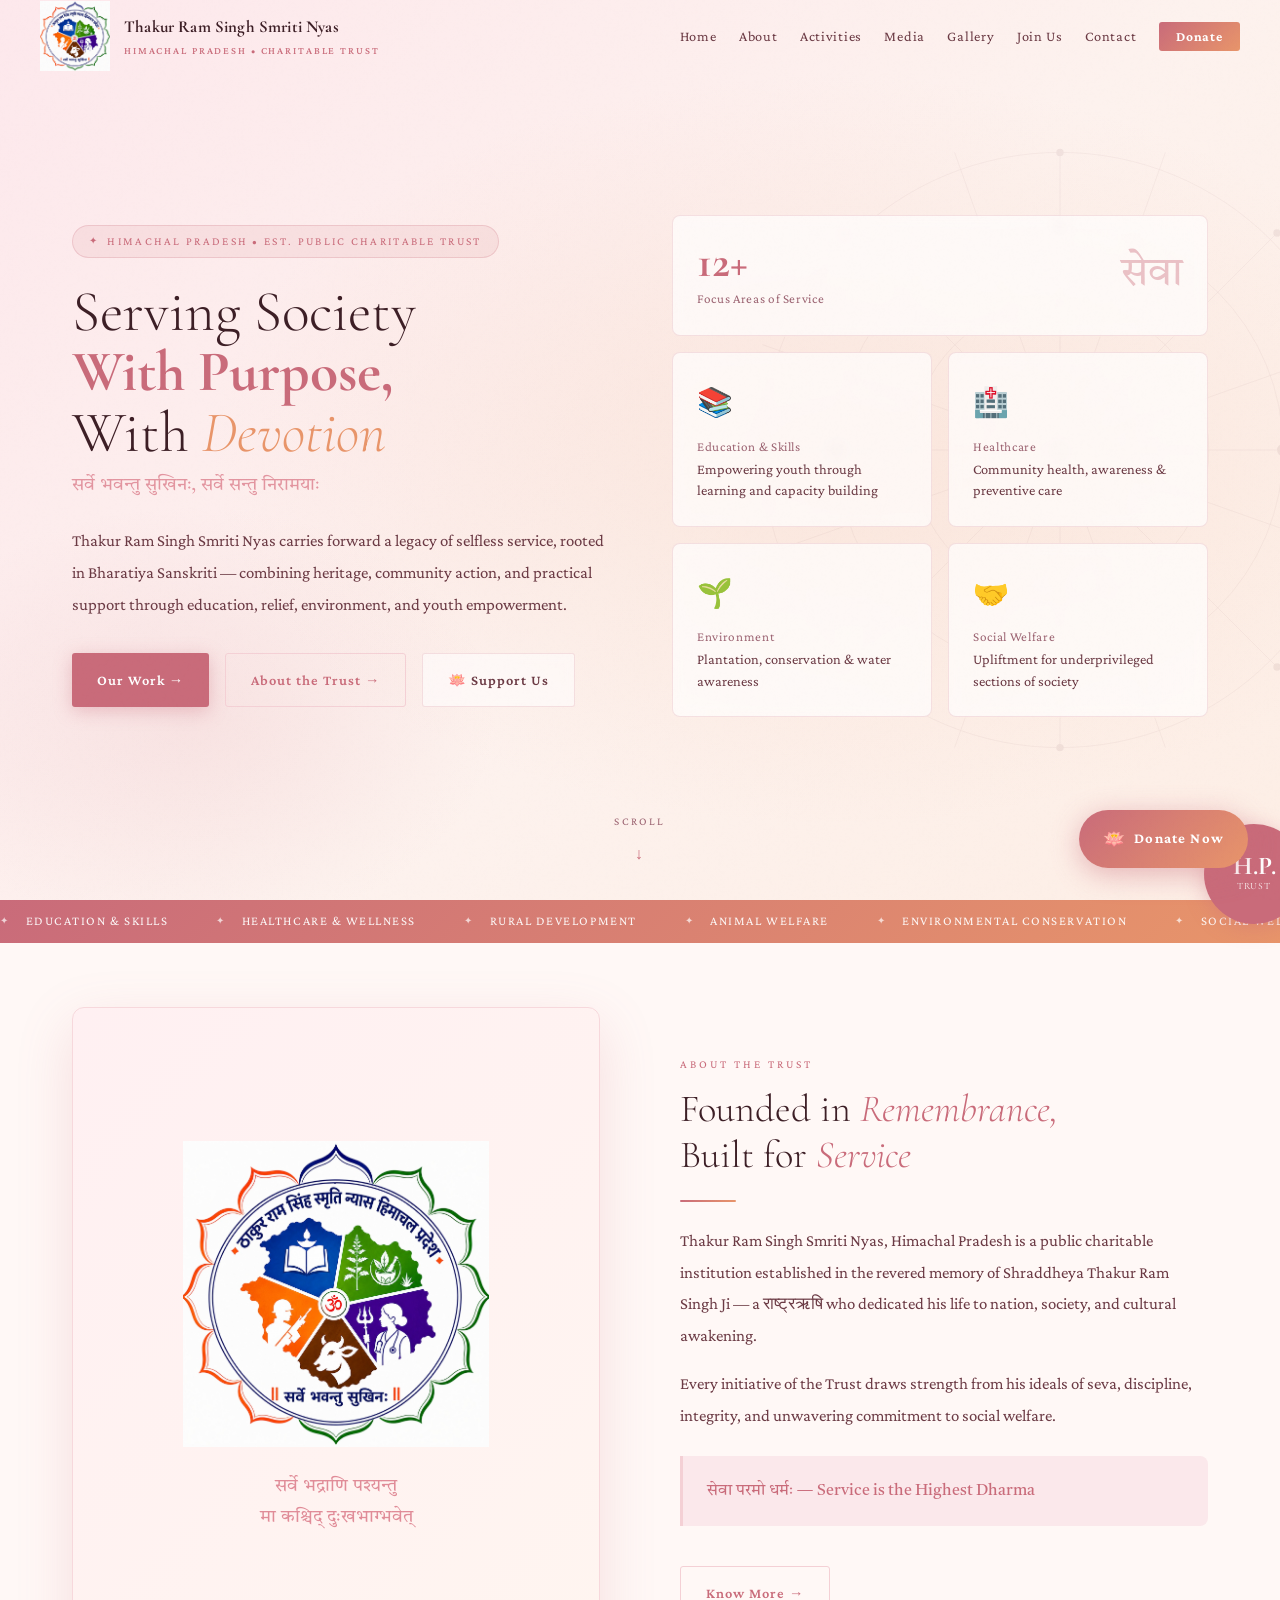
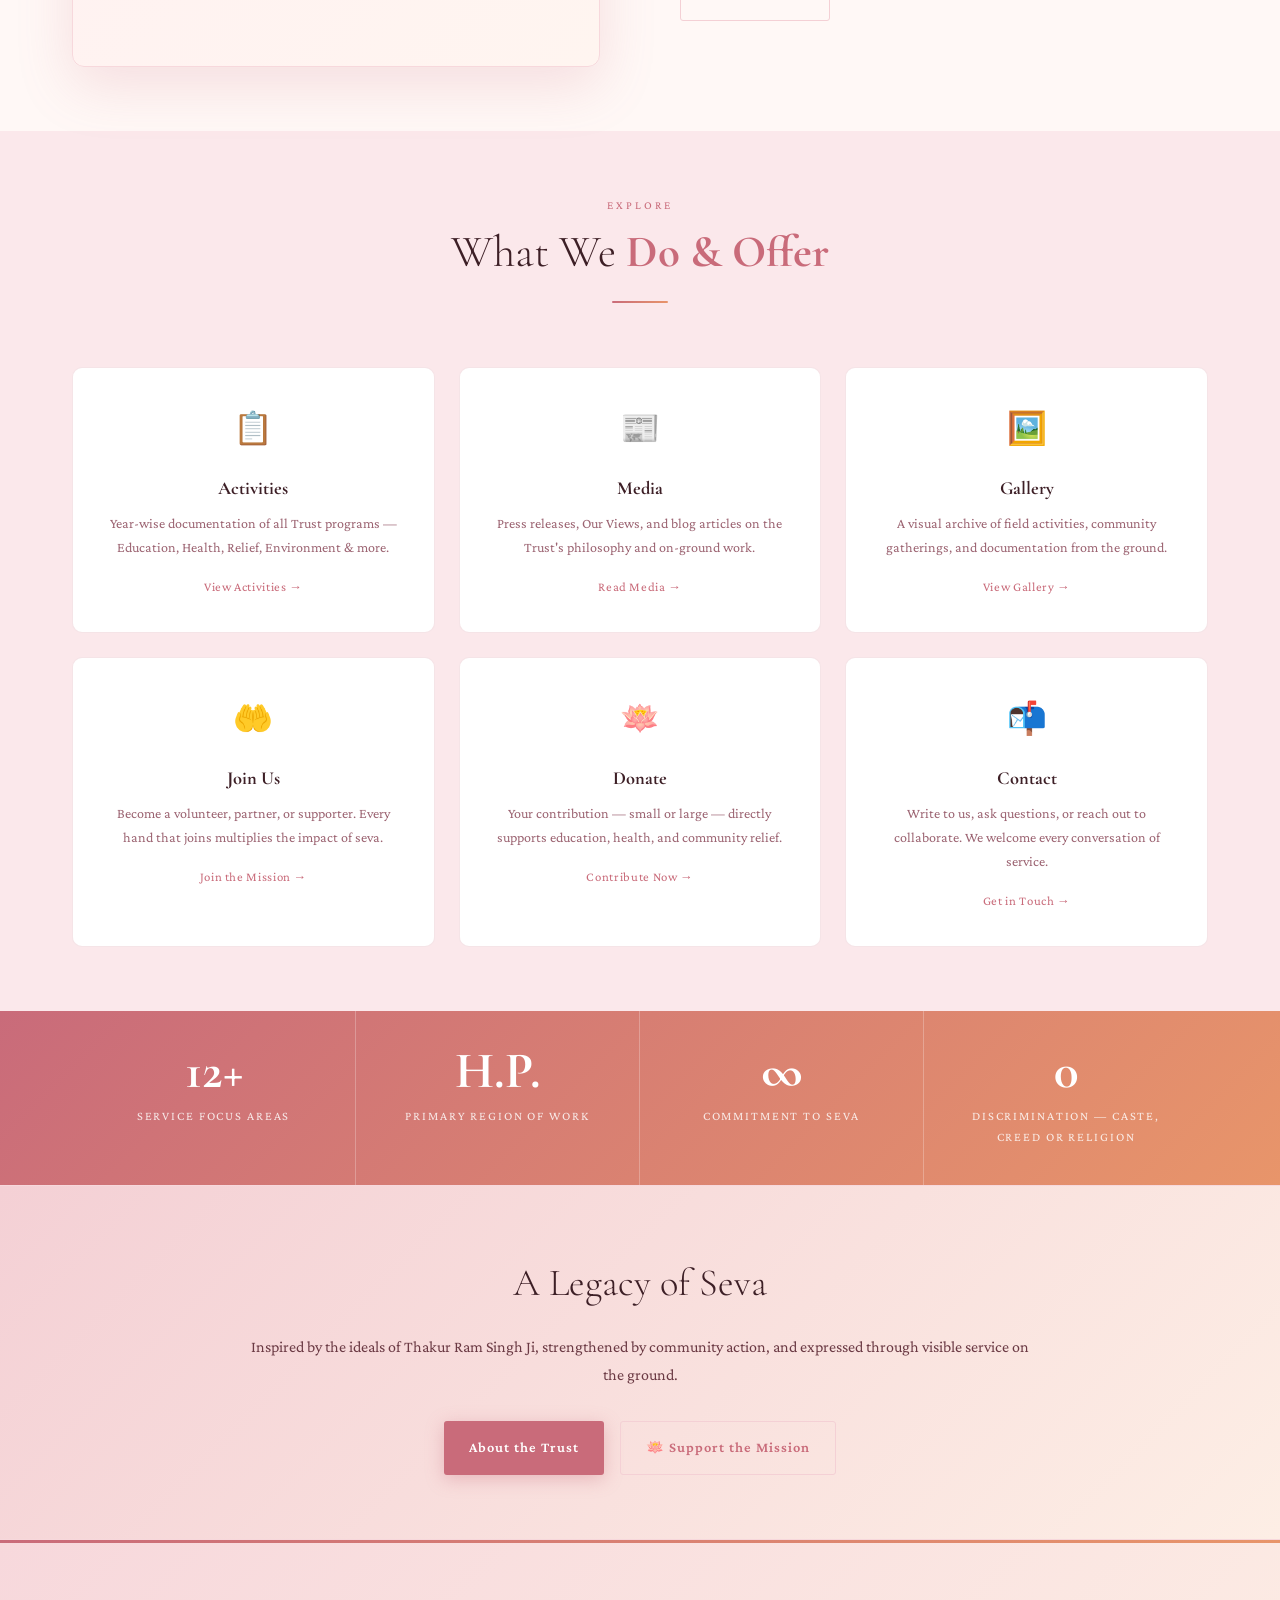
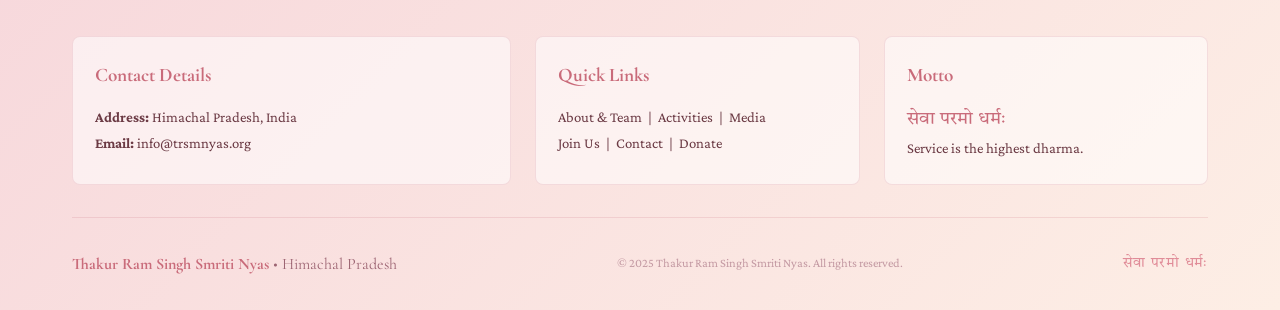
==== commit 5dc13809: "changes done according to suggestions by bose ji" ====
--- a/index.html
+++ b/index.html
@@ -10,11 +10,19 @@
 </head>
 <body>
 
+<!-- ── FLOATING DONATION BUTTON ── -->
+<a href="donate.html" class="donate-float">
+  <span class="df-icon">🪷</span> Donate Now
+</a>
 
 <nav id="navbar">
   <div class="nav-inner">
     <a href="index.html" class="nav-logo">
-      <div class="nav-logo-emblem">🪔</div>
+      <div class="nav-logo-emblem">
+        <img src="assets/images/trust-logo.png"
+            alt="Thakur Ram Singh Smriti Nyas Emblem">
+      </div>
+
       <div class="nav-logo-text">
         <span>Thakur Ram Singh Smriti Nyas</span>
         <span>Himachal Pradesh • Charitable Trust</span>
@@ -24,67 +32,62 @@
       <li><a href="index.html">Home</a></li>
       <li><a href="about.html">About</a></li>
       <li><a href="activities.html">Activities</a></li>
-      <li><a href="founder.html">Founder</a></li>
+      <li><a href="media.html">Media</a></li>
       <li><a href="gallery.html">Gallery</a></li>
-      <li><a href="media.html">Media</a></li>
-      <li><a href="contact.html" class="nav-cta">Connect</a></li>
+      <li><a href="join.html">Join Us</a></li>
+      <li><a href="contact.html">Contact</a></li>
+      <li><a href="donate.html" class="nav-donate-btn">Donate</a></li>
     </ul>
-    <div class="hamburger" onclick="toggleMenu()"><span></span><span></span><span></span></span></div>
+    <div class="hamburger" onclick="toggleMenu()"><span></span><span></span><span></span></div>
   </div>
 </nav>
 <div class="mobile-menu" id="mobileMenu">
   <a href="index.html" onclick="toggleMenu()">Home</a>
   <a href="about.html" onclick="toggleMenu()">About</a>
   <a href="activities.html" onclick="toggleMenu()">Activities</a>
-  <a href="founder.html" onclick="toggleMenu()">Founder</a>
+  <a href="media.html" onclick="toggleMenu()">Media</a>
   <a href="gallery.html" onclick="toggleMenu()">Gallery</a>
-  <a href="media.html" onclick="toggleMenu()">Media</a>
-  <a href="contact.html" onclick="toggleMenu()">Connect</a>
+  <a href="join.html" onclick="toggleMenu()">Join Us</a>
+  <a href="contact.html" onclick="toggleMenu()">Contact</a>
+  <a href="donate.html" onclick="toggleMenu()" style="color:var(--rose);font-weight:700;">Donate →</a>
 </div>
 
+<!-- ── HERO ── -->
 <section class="hero">
   <div class="hero-bg-pattern"></div>
-  
-<div class="hero-mandala">
-<svg viewBox="0 0 500 500" xmlns="http://www.w3.org/2000/svg" fill="none">
-  <circle cx="250" cy="250" r="240" stroke="white" stroke-width="0.5"/>
-  <circle cx="250" cy="250" r="180" stroke="white" stroke-width="0.5"/>
-  <circle cx="250" cy="250" r="120" stroke="white" stroke-width="0.5"/>
-  <circle cx="250" cy="250" r="60" stroke="white" stroke-width="0.5"/>
-  <g stroke="white" stroke-width="0.5">
-    <line x1="250" y1="10" x2="250" y2="490"/>
-    <line x1="10" y1="250" x2="490" y2="250"/>
-    <line x1="75" y1="75" x2="425" y2="425"/>
-    <line x1="425" y1="75" x2="75" y2="425"/>
-    <line x1="10" y1="165" x2="490" y2="335"/>
-    <line x1="10" y1="335" x2="490" y2="165"/>
-    <line x1="165" y1="10" x2="335" y2="490"/>
-    <line x1="335" y1="10" x2="165" y2="490"/>
-  </g>
-  <g fill="white">
-    <circle cx="250" cy="10" r="3"/>
-    <circle cx="250" cy="490" r="3"/>
-    <circle cx="10" cy="250" r="3"/>
-    <circle cx="490" cy="250" r="3"/>
-    <circle cx="75" cy="75" r="3"/>
-    <circle cx="425" cy="425" r="3"/>
-    <circle cx="425" cy="75" r="3"/>
-    <circle cx="75" cy="425" r="3"/>
-    <circle cx="250" cy="70" r="5"/>
-    <circle cx="250" cy="430" r="5"/>
-    <circle cx="70" cy="250" r="5"/>
-    <circle cx="430" cy="250" r="5"/>
-  </g>
-</svg>
-</div>
-
+  <div class="hero-mandala">
+    <svg viewBox="0 0 500 500" xmlns="http://www.w3.org/2000/svg" fill="none">
+      <circle cx="250" cy="250" r="240" stroke="currentColor" stroke-width="0.5"/>
+      <circle cx="250" cy="250" r="180" stroke="currentColor" stroke-width="0.5"/>
+      <circle cx="250" cy="250" r="120" stroke="currentColor" stroke-width="0.5"/>
+      <circle cx="250" cy="250" r="60" stroke="currentColor" stroke-width="0.5"/>
+      <g stroke="currentColor" stroke-width="0.5">
+        <line x1="250" y1="10" x2="250" y2="490"/>
+        <line x1="10" y1="250" x2="490" y2="250"/>
+        <line x1="75" y1="75" x2="425" y2="425"/>
+        <line x1="425" y1="75" x2="75" y2="425"/>
+        <line x1="10" y1="165" x2="490" y2="335"/>
+        <line x1="10" y1="335" x2="490" y2="165"/>
+        <line x1="165" y1="10" x2="335" y2="490"/>
+        <line x1="335" y1="10" x2="165" y2="490"/>
+      </g>
+      <g fill="currentColor">
+        <circle cx="250" cy="10" r="3"/><circle cx="250" cy="490" r="3"/>
+        <circle cx="10" cy="250" r="3"/><circle cx="490" cy="250" r="3"/>
+        <circle cx="75" cy="75" r="3"/><circle cx="425" cy="425" r="3"/>
+        <circle cx="425" cy="75" r="3"/><circle cx="75" cy="425" r="3"/>
+        <circle cx="250" cy="70" r="5"/><circle cx="250" cy="430" r="5"/>
+        <circle cx="70" cy="250" r="5"/><circle cx="430" cy="250" r="5"/>
+      </g>
+    </svg>
+  </div>
   <div class="hero-content">
     <div>
       <div class="hero-tag">Himachal Pradesh • Est. Public Charitable Trust</div>
       <h1 class="hero-title">
         Serving Society<br>
         <strong>With Purpose,</strong><br>
-        With <em style="font-style:italic; color: var(--gold-lt);">Devotion</em>
+        With <em>Devotion</em>
       </h1>
       <p class="hero-subtitle-devan">सर्वे भवन्तु सुखिनः, सर्वे सन्तु निरामयाः</p>
       <p class="hero-desc">
@@ -93,18 +96,18 @@
         and practical support through education, relief, environment, and youth empowerment.
       </p>
       <div class="hero-actions">
-        <a href="activities.html" class="btn-primary">Our Work ↓</a>
-        <a href="about.html" class="btn-outline">Know More →</a>
-        <a href="gallery.html" class="btn-soft">See Gallery</a>
+        <a href="activities.html" class="btn-primary">Our Work →</a>
+        <a href="about.html" class="btn-outline">About the Trust →</a>
+        <a href="donate.html" class="btn-soft">🪷 Support Us</a>
       </div>
     </div>
     <div class="hero-right">
       <div class="hero-stat-card">
         <div>
-          <div class="hero-stat-num">12</div>
+          <div class="hero-stat-num">12+</div>
           <div class="hero-stat-label">Focus Areas of Service</div>
         </div>
-        <div style="margin-left:auto;font-family:var(--ff-devan);font-size:2.5rem;color:var(--gold);opacity:0.5">सेवा</div>
+        <div style="margin-left:auto;font-family:var(--ff-devan);font-size:2.5rem;color:var(--rose);opacity:0.4">सेवा</div>
       </div>
       <div class="hero-stat-card"><div class="hero-stat-icon">📚</div><div class="hero-stat-label">Education & Skills</div><p class="hero-stat-text">Empowering youth through learning and capacity building</p></div>
       <div class="hero-stat-card"><div class="hero-stat-icon">🏥</div><div class="hero-stat-label">Healthcare</div><p class="hero-stat-text">Community health, awareness & preventive care</p></div>
@@ -112,9 +115,10 @@
       <div class="hero-stat-card"><div class="hero-stat-icon">🤝</div><div class="hero-stat-label">Social Welfare</div><p class="hero-stat-text">Upliftment for underprivileged sections of society</p></div>
     </div>
   </div>
-  <a class="hero-scroll" href="#about-intro">Scroll</a>
-</section>
-
+  <a class="hero-scroll" href="#intro">Scroll</a>
+</section>
+
+<!-- ── MARQUEE ── -->
 <div class="marquee-strip">
   <div class="marquee-track">
     <span class="marquee-item">Education & Skills</span>
@@ -140,160 +144,85 @@
   </div>
 </div>
 
-<section id="about-intro" class="section">
+<!-- ── BRIEF INTRO ── -->
+<section id="intro" class="section" style="padding:4rem 0;">
   <div class="container">
     <div class="about-grid">
       <div class="about-visual fade-in">
         <div class="about-img-frame">
           <div class="about-img-inner">
-            <div class="big-om">ॐ</div>
+            <img src="assets/images/trust-logo.png"
+                alt="Thakur Ram Singh Smriti Nyas Emblem"
+                class="about-emblem">
+
             <p>सर्वे भद्राणि पश्यन्तु<br>मा कश्चिद् दुःखभाग्भवेत्</p>
           </div>
         </div>
-        <div class="about-badge"><span>H.P.</span><span>Trust</span></div>
+  <div class="about-badge"><span>H.P.</span><span>Trust</span></div>
       </div>
       <div class="about-content fade-in">
         <span class="section-label">About the Trust</span>
         <h2>Founded in <em>Remembrance,</em><br>Built for <em>Service</em></h2>
         <div class="divider"></div>
-        <p>Thakur Ram Singh Smriti Nyas, Himachal Pradesh is a public charitable institution established with a vision to serve society through meaningful, sustainable, and value-driven initiatives — founded in the revered memory of Shraddheya Thakur Ram Singh Ji.</p>
-        <p>His life exemplified selfless service, integrity, discipline, and an unwavering commitment to the welfare of society. His ideals form the moral and philosophical foundation upon which the Trust carries forward its work.</p>
-        <div class="about-shloka"><p>"सर्वे भवन्तु सुखिनः, सर्वे सन्तु निरामयाः।<br>सर्वे भद्राणि पश्यन्तु, मा कश्चिद् दुःखभाग्भवेत्॥"</p></div>
-        <p>Rooted in the ethos of Bharatiya Sanskriti, the Trust operates on the principles that true development is the holistic upliftment of individuals and communities — socially, culturally, and spiritually.</p>
-        <div class="about-pillars">
-          <div class="pillar"><div class="pillar-icon">🙏</div><span class="pillar-word">Seva</span><span class="pillar-word-devan">सेवा</span></div>
-          <div class="pillar"><div class="pillar-icon">🌸</div><span class="pillar-word">Sanskar</span><span class="pillar-word-devan">संस्कार</span></div>
-          <div class="pillar"><div class="pillar-icon">🤝</div><span class="pillar-word">Samrasta</span><span class="pillar-word-devan">समरसता</span></div>
-        </div>
-      </div>
-    </div>
-  </div>
-</section>
-
-<section class="vision">
-  <div class="container">
-    <div class="vision-header fade-in">
-      <span class="section-label" style="color:var(--gold);">Our Vision</span>
-      <h2>Guiding <strong style="color:var(--gold-lt);">Principles</strong></h2>
+        <p>Thakur Ram Singh Smriti Nyas, Himachal Pradesh is a public charitable institution established in the revered memory of Shraddheya Thakur Ram Singh Ji — a राष्ट्रऋषि who dedicated his life to nation, society, and cultural awakening.</p>
+        <p>Every initiative of the Trust draws strength from his ideals of seva, discipline, integrity, and unwavering commitment to social welfare.</p>
+        <div class="about-shloka"><p>सेवा परमो धर्मः — Service is the Highest Dharma</p></div>
+        <a href="about.html" class="btn-outline" style="margin-top:1rem;">Know More →</a>
+      </div>
+    </div>
+  </div>
+</section>
+
+<!-- ── QUICK LINKS TEASERS ── -->
+<section class="section" style="background:var(--blush);padding:4rem 0;">
+  <div class="container">
+    <div class="section-header fade-in">
+      <span class="section-label">Explore</span>
+      <h2>What We <strong>Do & Offer</strong></h2>
       <div class="divider center"></div>
-      <div class="big-shloka" style="font-family:var(--ff-devan);color:var(--gold);">सेवा परमो धर्मः — Service is the Highest Dharma</div>
-    </div>
-    <div class="vision-items">
-      <div class="vision-item fade-in"><div class="vision-item-num">01</div><div><div class="vision-item-title">Education for All</div><div class="vision-item-desc">To promote education by establishing and supporting schools, colleges, coaching centers, and providing scholarships to deserving and needy students without discrimination.</div></div></div>
-      <div class="vision-item fade-in"><div class="vision-item-num">02</div><div><div class="vision-item-title">Universal Healthcare</div><div class="vision-item-desc">To establish hospitals, dispensaries, and organize medical camps, while promoting health awareness, yoga, and physical fitness for the general well-being of all.</div></div></div>
-      <div class="vision-item fade-in"><div class="vision-item-num">03</div><div><div class="vision-item-title">Sustainable Development</div><div class="vision-item-desc">To undertake rural development activities including agriculture, self-employment, livelihood generation, and environmental protection through conservation and awareness.</div></div></div>
-      <div class="vision-item fade-in"><div class="vision-item-num">04</div><div><div class="vision-item-title">Inclusive Society</div><div class="vision-item-desc">To provide assistance to poor, needy, and underprivileged sections including women, children, elderly, and differently-abled, while organizing cultural programs promoting social harmony.</div></div></div>
-      <div class="vision-item fade-in"><div class="vision-item-num">05</div><div><div class="vision-item-title">Nation Building</div><div class="vision-item-desc">To promote research, knowledge dissemination, and charitable activities for the benefit of society — without discrimination of caste, creed, or religion — contributing to Rashtra Nirman.</div></div></div>
-    </div>
-  </div>
-</section>
-
-<section id="founder" class="founder">
-  <div class="container">
-    <div class="founder-grid">
-      <div class="founder-portrait fade-in">
-        <div class="founder-photo"><img src="assets/images/thakur.webp" alt="Thakur Ram Singh Ji"></div>
-        <h3>Shraddheya Thakur Ram Singh Ji</h3>
-        <div class="years">A Life of Selfless Service</div>
-        <p style="color:rgba(250,247,241,0.6);font-size:0.9rem;margin-top:1rem;line-height:1.7;">The guiding light behind the Trust — a life that exemplified integrity, discipline, and unwavering commitment to social welfare.</p>
-        <a href="https://en.wikipedia.org/wiki/Thakur_Ram_Singh" target="_blank" rel="noopener noreferrer" class="wiki-link">Read More →</a>
-      </div>
-      <div class="founder-content fade-in fade-in-delay-1">
-        <span class="section-label">Our Founder</span>
-        <h2>The <em>Inspiration</em> Behind<br>Every Initiative</h2>
-        <div class="divider"></div>
-        <p>The Trust draws continuous inspiration from the life of Shraddheya Thakur Ram Singh Ji, a figure who devoted his existence to the service of society. His principles of seva (service), integrity, and social responsibility form the moral and philosophical backbone of the Trust's work.</p>
-        <p>His ideals remind us that true leadership is not about power or position, but about the depth of one's commitment to the people. Every initiative undertaken by the Trust is a step towards honoring that legacy.</p>
-        <div class="founder-quote"><p>"Let a person uplift oneself through one's own efforts — and through that elevation, serve the world."</p></div>
-        <p>The Trust combines his traditional wisdom with contemporary methods, ensuring development remains rooted in cultural values while addressing modern challenges. Community participation and collective responsibility are at the heart of this approach.</p>
-        <div class="value-tags">
-          <span class="value-tag">Selfless Service</span><span class="value-tag">Integrity</span><span class="value-tag">Discipline</span><span class="value-tag">Social Responsibility</span><span class="value-tag">Rashtra Nirman</span><span class="value-tag">Cultural Preservation</span>
-        </div>
-      </div>
-    </div>
-  </div>
-</section>
-
-<section id="team" class="section">
-  <div class="container team-container">
-    <div class="section-header fade-in">
-      <span class="section-label">The People</span>
-      <h2>Office <strong>Bearers</strong></h2>
-      <div class="divider center"></div>
-      <p style="color:var(--ink-lt);font-size:1rem;">Hover or tap on a card to read their message</p>
-    </div>
-    
-<div class="office-bearers">
-  <div class="flip-card" onclick="this.classList.toggle('flipped')">
-    <div class="flip-inner">
-      <div class="flip-front">
-        <div class="member-avatar">👤</div>
-        <div class="member-role">Chairman</div>
-        <div class="member-name">Shri Ashok Kumar Sharma</div>
-        <div class="flip-hint">Tap to read message ↻</div>
-      </div>
-      <div class="flip-back">
-        <div class="member-message">"It is our collective duty to serve society with honesty and dedication. The Trust is a platform to translate the ideals of Thakur Ram Singh Ji into meaningful action for the people of Himachal Pradesh."</div>
-        <div class="member-name-back">— Shri Ashok Kumar Sharma</div>
-      </div>
-    </div>
-  </div>
-  <div class="flip-card" onclick="this.classList.toggle('flipped')">
-    <div class="flip-inner">
-      <div class="flip-front">
-        <div class="member-avatar">👤</div>
-        <div class="member-role">Vice-Chairman</div>
-        <div class="member-name">Shri Rajinder Kumar Sharma</div>
-        <div class="flip-hint">Tap to read message ↻</div>
-      </div>
-      <div class="flip-back">
-        <div class="member-message">"True service is when we work without expectation of reward. The Trust stands as a lighthouse for the underprivileged — and we remain committed to keeping that light burning bright."</div>
-        <div class="member-name-back">— Shri Rajinder Kumar Sharma</div>
-      </div>
-    </div>
-  </div>
-  <div class="flip-card" onclick="this.classList.toggle('flipped')">
-    <div class="flip-inner">
-      <div class="flip-front">
-        <div class="member-avatar">👤</div>
-        <div class="member-role">Secretary</div>
-        <div class="member-name">Shri Arvind Rattan</div>
-        <div class="flip-hint">Tap to read message ↻</div>
-      </div>
-      <div class="flip-back">
-        <div class="member-message">"Our work is guided by the principle of 'Sarvajan Hitaya' — for the benefit of all. Every program we undertake is a step toward building a more equitable and harmonious society."</div>
-        <div class="member-name-back">— Shri Arvind Rattan</div>
-      </div>
-    </div>
-  </div>
-  <div class="flip-card" onclick="this.classList.toggle('flipped')">
-    <div class="flip-inner">
-      <div class="flip-front">
-        <div class="member-avatar">👤</div>
-        <div class="member-role">Treasurer</div>
-        <div class="member-name">Shri Kishor Kumar</div>
-        <div class="flip-hint">Tap to read message ↻</div>
-      </div>
-      <div class="flip-back">
-        <div class="member-message">"Every rupee entrusted to this Trust is a sacred responsibility. We ensure complete transparency and accountability in all our financial operations, honoring the faith of our donors and community."</div>
-        <div class="member-name-back">— Shri Kishor Kumar</div>
-      </div>
-    </div>
-  </div>
-</div>
-
-<div class="trust-board fade-in">
-  <h3>The Trust <strong>Board</strong></h3>
-  <div class="board-members">
-    <div class="board-member"><div class="board-member-dot">CP</div><div class="board-member-name">Sh. Chander Prakash</div></div>
-    <div class="board-member"><div class="board-member-dot">RK</div><div class="board-member-name">Sh. Raj Kumar</div></div>
-    <div class="board-member"><div class="board-member-dot">RS</div><div class="board-member-name">Sh. Ranbir Singh Rana</div></div>
-    <div class="board-member"><div class="board-member-dot">KK</div><div class="board-member-name">Sh. Kuldeep Kumar</div></div>
-  </div>
-</div>
-
-  </div>
-</section>
+    </div>
+    <div class="home-teaser-grid">
+      <div class="home-teaser fade-in">
+        <div class="home-teaser-icon">📋</div>
+        <h3>Activities</h3>
+        <p>Year-wise documentation of all Trust programs — Education, Health, Relief, Environment & more.</p>
+        <a href="activities.html" class="home-teaser-link">View Activities →</a>
+      </div>
+      <div class="home-teaser fade-in fade-in-delay-1">
+        <div class="home-teaser-icon">📰</div>
+        <h3>Media</h3>
+        <p>Press releases, Our Views, and blog articles on the Trust's philosophy and on-ground work.</p>
+        <a href="media.html" class="home-teaser-link">Read Media →</a>
+      </div>
+      <div class="home-teaser fade-in fade-in-delay-2">
+        <div class="home-teaser-icon">🖼️</div>
+        <h3>Gallery</h3>
+        <p>A visual archive of field activities, community gatherings, and documentation from the ground.</p>
+        <a href="gallery.html" class="home-teaser-link">View Gallery →</a>
+      </div>
+      <div class="home-teaser fade-in">
+        <div class="home-teaser-icon">🤲</div>
+        <h3>Join Us</h3>
+        <p>Become a volunteer, partner, or supporter. Every hand that joins multiplies the impact of seva.</p>
+        <a href="join.html" class="home-teaser-link">Join the Mission →</a>
+      </div>
+      <div class="home-teaser fade-in fade-in-delay-1">
+        <div class="home-teaser-icon">🪷</div>
+        <h3>Donate</h3>
+        <p>Your contribution — small or large — directly supports education, health, and community relief.</p>
+        <a href="donate.html" class="home-teaser-link">Contribute Now →</a>
+      </div>
+      <div class="home-teaser fade-in fade-in-delay-2">
+        <div class="home-teaser-icon">📬</div>
+        <h3>Contact</h3>
+        <p>Write to us, ask questions, or reach out to collaborate. We welcome every conversation of service.</p>
+        <a href="contact.html" class="home-teaser-link">Get in Touch →</a>
+      </div>
+    </div>
+  </div>
+</section>
+
+<!-- ── STATS ── -->
 <section class="stats-strip">
   <div class="container">
     <div class="impact-grid">
@@ -305,198 +234,46 @@
   </div>
 </section>
 
-<section id="activities" class="section">
-  <div class="container">
-    <div class="section-header fade-in">
-      <span class="section-label">What We Do</span>
-      <h2>Activities & <strong>Focus Areas</strong></h2>
-      <div class="divider center"></div>
-      <p style="max-width:700px;margin:0 auto;color:var(--ink-lt);font-size:1.05rem;">The Trust combines its core value system with real on-ground service, creating a balanced identity of heritage and action.</p>
-    </div>
-    <div class="activities-grid">
-      <div class="activity-card fade-in">
-        <span class="card-num">01</span><div class="card-icon">📚</div><div class="card-title">Education & Skill Development</div><div class="card-desc">Promoting quality education and skill development among youth — enhancing learning opportunities, academic support, and building capacities that empower individuals to become self-reliant.</div><div class="card-shloka">विद्या ददाति विनयं, विनयाद् याति पात्रताम्।<br>पात्रत्वात् धनमाप्नोति, धनात् धर्मं ततः सुखम्॥</div>
-      </div>
-      <div class="activity-card fade-in fade-in-delay-1">
-        <span class="card-num">02</span><div class="card-icon">🏥</div><div class="card-title">Healthcare & Well-being</div><div class="card-desc">Improving community health through awareness programs, preventive care initiatives, and promotion of physical and mental well-being for a healthier society.</div><div class="card-shloka">आरोग्यं परमं भाग्यं, स्वास्थ्यं सर्वार्थसाधनम्।</div>
-      </div>
-      <div class="activity-card fade-in fade-in-delay-2">
-        <span class="card-num">03</span><div class="card-icon">🌾</div><div class="card-title">Rural Development & Livelihood</div><div class="card-desc">Strengthening livelihoods, promoting self-sufficiency, and improving socio-economic conditions of rural communities across Himachal Pradesh.</div><div class="card-shloka">कृषिर्वलम् — Agriculture is the strength of the nation.</div>
-      </div>
-      <div class="activity-card fade-in fade-in-delay-1">
-        <span class="card-num">04</span><div class="card-icon">🌿</div><div class="card-title">Environmental Conservation</div><div class="card-desc">Promoting environmental awareness, plantation drives, water conservation, and responsible use of natural resources — emphasizing harmony with nature.</div><div class="card-shloka">माता भूमिः पुत्रोऽहं पृथिव्याः</div>
-      </div>
-      <div class="activity-card fade-in fade-in-delay-2">
-        <span class="card-num">05</span><div class="card-icon">🐄</div><div class="card-title">Animal Welfare & Gaushala</div><div class="card-desc">Supporting protection and care of animals, especially indigenous cattle, recognizing their cultural, ecological, and economic significance in Indian society.</div><div class="card-shloka">गावो विश्वस्य मातरः — Cows are the mothers of the world.</div>
-      </div>
-      <div class="activity-card fade-in fade-in-delay-1">
-        <span class="card-num">06</span><div class="card-icon">🤝</div><div class="card-title">Social Welfare & Community</div><div class="card-desc">Working for the upliftment of underprivileged and marginalized sections of society — women, children, elderly, and differently-abled — promoting equality and dignity.</div><div class="card-shloka">परहितार्थं इदं शरीरम्</div>
-      </div>
-      <div class="activity-card fade-in fade-in-delay-2">
-        <span class="card-num">07</span><div class="card-icon">🇮🇳</div><div class="card-title">Youth Empowerment</div><div class="card-desc">Special emphasis on empowering youth through physical, intellectual, and moral development — recognizing them as the foundation of a strong and self-reliant nation.</div><div class="card-shloka">उत्तिष्ठत जाग्रत प्राप्य वरान्निबोधत</div>
-      </div>
-      <div class="activity-card fade-in fade-in-delay-3">
-        <span class="card-num">08</span><div class="card-icon">🎭</div><div class="card-title">Culture & Relief</div><div class="card-desc">Organizing social and cultural community programs promoting harmony, cultural values, and undertaking relief activities during natural calamities and emergencies.</div><div class="card-shloka">निःस्वार्थ सेवा — Selfless Service Always</div>
-      </div>
-    </div>
-  </div>
-</section>
-
+<!-- ── BANNER ── -->
 <section class="banner">
   <div class="container">
     <h2>A Legacy of Seva</h2>
     <p>Inspired by the ideals of Thakur Ram Singh Ji, strengthened by community action, and expressed through visible service on the ground.</p>
-  </div>
-</section>
-
-<section class="media">
-  <div class="container">
-    <div class="section-header fade-in">
-      <span class="section-label">Recent Work</span>
-      <h2>Documented <strong>Activities</strong></h2>
-      <div class="divider center"></div>
-    </div>
-    <div class="media-grid">
-      <div class="media-card fade-in">
-        <div class="media-card-type">Community Support</div>
-        <h3>Relief Work and Local Outreach</h3>
-        <p>Images from support distribution, community coordination, and direct assistance initiatives carried out across rural locations.</p>
-        <div class="media-card-footer"><span>Field documentation</span><a href="gallery.html">View gallery →</a></div>
-      </div>
-      <div class="media-card fade-in fade-in-delay-1">
-        <div class="media-card-type">Education & Youth</div>
-        <h3>Learning, Training, and Fitness Activities</h3>
-        <p>Photos from youth-focused events, yoga sessions, physical training, and educational support environments.</p>
-        <div class="media-card-footer"><span>Field documentation</span><a href="activities.html">See details →</a></div>
-      </div>
-    </div>
-  </div>
-</section>
-
-<section class="section">
-  <div class="container">
-    <div class="section-header fade-in">
-      <span class="section-label">Gallery</span>
-      <h2>Recent <strong>Activities</strong></h2>
-      <div class="divider center"></div>
-      <p style="max-width:700px;margin:0 auto;color:var(--ink-lt);font-size:1.05rem;">A full visual archive of relief distribution, community gatherings, plantation efforts and youth work.</p>
-    </div>
-    <div class="gallery-grid">
-      <img class="fade-in" src="assets/images/WhatsApp_Image_2026-05-06_at_3.06.17_PM.jpeg" alt="Trust activity photo"><img class="fade-in" src="assets/images/WhatsApp_Image_2026-05-06_at_3.06.19_PM.jpeg" alt="Trust activity photo"><img class="fade-in" src="assets/images/WhatsApp_Image_2026-05-06_at_3.06.22_PM_(1).jpeg" alt="Trust activity photo"><img class="fade-in" src="assets/images/WhatsApp_Image_2026-05-06_at_3.06.22_PM.jpeg" alt="Trust activity photo"><img class="fade-in" src="assets/images/WhatsApp_Image_2026-05-06_at_3.06.24_PM.jpeg" alt="Trust activity photo"><img class="fade-in" src="assets/images/WhatsApp_Image_2026-05-06_at_3.06.32_PM_(1).jpeg" alt="Trust activity photo"><img class="fade-in" src="assets/images/WhatsApp_Image_2026-05-06_at_3.06.32_PM.jpeg" alt="Trust activity photo"><img class="fade-in" src="assets/images/WhatsApp_Image_2026-05-06_at_3.06.33_PM.jpeg" alt="Trust activity photo"><img class="fade-in" src="assets/images/WhatsApp_Image_2026-05-06_at_3.06.36_PM_(1).jpeg" alt="Trust activity photo"><img class="fade-in" src="assets/images/WhatsApp_Image_2026-05-06_at_3.06.36_PM.jpeg" alt="Trust activity photo"><img class="fade-in" src="assets/images/WhatsApp_Image_2026-05-06_at_3.06.39_PM.jpeg" alt="Trust activity photo">
-  </div>
-</section>
-
-<section class="media">
-  <div class="container">
-    <div class="section-header fade-in">
-      <span class="section-label">Media & Society</span>
-      <h2>Press Releases <strong>&amp; Blogs</strong></h2>
-      <div class="divider center"></div>
-    </div>
-    <div class="media-grid">
-      <div class="media-card fade-in">
-        <div class="media-card-type">Press Release</div>
-        <h3>Trust Launches New Education Initiative for Rural Youth in Himachal Pradesh</h3>
-        <p>The Thakur Ram Singh Smriti Nyas announces a comprehensive education support program aimed at providing resources, mentorship, and scholarship opportunities to students in remote areas of Himachal Pradesh.</p>
-        <div class="media-card-footer"><span>May 2025</span><a href="#">Read More →</a></div>
-      </div>
-      <div class="media-card fade-in fade-in-delay-1">
-        <div class="media-card-type">Press Release</div>
-        <h3>Annual Health Camp Reaches 500+ Beneficiaries Across Three Districts</h3>
-        <p>In continuation of its healthcare mission, the Trust organized a multi-day health camp providing free medical consultations, medicines, and wellness guidance to communities in need.</p>
-        <div class="media-card-footer"><span>March 2025</span><a href="#">Read More →</a></div>
-      </div>
-      <div class="media-card fade-in">
-        <div class="media-card-type">Blog</div>
-        <h3>The Philosophy of Seva: Why Selfless Service Is the Foundation of Nation-Building</h3>
-        <p>Exploring the ancient Bharatiya principle of Seva and how it continues to guide the Trust's work — from rural development to youth empowerment — in the contemporary context of Himachal Pradesh.</p>
-        <div class="media-card-footer"><span>April 2025</span><a href="#">Read More →</a></div>
-      </div>
-      <div class="media-card fade-in fade-in-delay-1">
-        <div class="media-card-type">Blog</div>
-        <h3>माता भूमिः: The Trust's Environmental Conservation Journey in the Himalayan Foothills</h3>
-        <p>A reflection on the Trust's plantation drives, water conservation efforts, and community awareness programs — and what it means to truly honor the earth as our mother in the mountains of Himachal.</p>
-        <div class="media-card-footer"><span>February 2025</span><a href="#">Read More →</a></div>
-      </div>
-    </div>
-  </div>
-</section>
-
-<section id="contact" class="contact-shell">
-  <div class="container">
-    <div class="contact-grid">
-      <div class="contact-left fade-in">
-        <span class="section-label" style="color:var(--gold);">Get in Touch</span>
-        <h2>Connect With <em>the Trust</em></h2>
-        <div class="divider"></div>
-        <p>Whether you wish to support our initiatives, collaborate on a program, or simply learn more about our work — we welcome every conversation rooted in the spirit of seva.</p>
-        <div class="contact-info">
-          <div class="info-row"><span class="info-icon">📍</span><span>Himachal Pradesh, India</span></div>
-          <div class="info-row"><span class="info-icon">✉️</span><span>info@trsmnyas.org</span></div>
-          <div class="info-row"><span class="info-icon">📞</span><span>Contact via official channels</span></div>
-          <div class="info-row"><span class="info-icon">🪔</span><span style="font-family:var(--ff-devan);color:var(--gold);font-size:1.05rem;">सेवा परमो धर्मः</span></div>
-        </div>
-      </div>
-      <div class="contact-form fade-in fade-in-delay-1">
-        <div class="form-row">
-          <div class="form-group">
-            <label>Full Name</label>
-            <input type="text" placeholder="Your name">
-          </div>
-          <div class="form-group">
-            <label>Email Address</label>
-            <input type="email" placeholder="your@email.com">
-          </div>
-        </div>
-        <div class="form-group">
-          <label>Area of Interest</label>
-          <select>
-            <option value="">Select a focus area</option>
-            <option>Education & Scholarships</option>
-            <option>Healthcare</option>
-            <option>Rural Development</option>
-            <option>Environmental Conservation</option>
-            <option>Animal Welfare</option>
-            <option>Social Welfare</option>
-            <option>Youth Empowerment</option>
-            <option>Donation / Support</option>
-          </select>
-        </div>
-        <div class="form-group">
-          <label>Message</label>
-          <textarea placeholder="Share how you'd like to connect or contribute..."></textarea>
-        </div>
-        <button class="btn-submit">Send Message →</button>
-      </div>
-    </div>
-
-    
-<div class="footer-columns">
-  <div class="footer-panel">
-    <h4>Contact Details</h4>
-    <p><strong>Address:</strong> Himachal Pradesh, India</p>
-    <p><strong>Email:</strong> info@trsmnyas.org</p>
-    <p><strong>Phone:</strong> Contact via official channels</p>
-  </div>
-  <div class="footer-panel">
-    <h4>Support & Collaboration</h4>
-    <p>For volunteering, donations, partnerships, and local initiative support, please connect through the official trust contact channels.</p>
-  </div>
-  <div class="footer-panel">
-    <h4>Motto</h4>
-    <p style="font-family:var(--ff-devan); color:var(--gold-lt);">सेवा परमो धर्मः</p>
-    <p>Service is the highest dharma.</p>
+    <div style="margin-top:2rem;display:flex;gap:1rem;justify-content:center;flex-wrap:wrap;">
+      <a href="about.html" class="btn-primary">About the Trust</a>
+      <a href="donate.html" class="btn-outline">🪷 Support the Mission</a>
+    </div>
+  </div>
+</section>
+
+<!-- ── FOOTER ── -->
+<div class="contact-shell" style="padding:3rem 0 2rem;">
+  <div class="container">
+    <div class="footer-columns">
+      <div class="footer-panel">
+        <h4>Contact Details</h4>
+        <p><strong>Address:</strong> Himachal Pradesh, India</p>
+        <p><strong>Email:</strong> info@trsmnyas.org</p>
+      </div>
+      <div class="footer-panel">
+        <h4>Quick Links</h4>
+        <p><a href="about.html">About & Team</a> &nbsp;|&nbsp; <a href="activities.html">Activities</a> &nbsp;|&nbsp; <a href="media.html">Media</a></p>
+        <p><a href="join.html">Join Us</a> &nbsp;|&nbsp; <a href="contact.html">Contact</a> &nbsp;|&nbsp; <a href="donate.html">Donate</a></p>
+      </div>
+      <div class="footer-panel">
+        <h4>Motto</h4>
+        <p style="font-family:var(--ff-devan); color:var(--rose);font-size:1.1rem;">सेवा परमो धर्मः</p>
+        <p>Service is the highest dharma.</p>
+      </div>
+    </div>
+    <div class="footer-bottom">
+      <div class="footer-logo-text"><strong>Thakur Ram Singh Smriti Nyas</strong> • Himachal Pradesh</div>
+      <div class="footer-copy">© 2025 Thakur Ram Singh Smriti Nyas. All rights reserved.</div>
+      <div class="footer-shloka">सेवा परमो धर्मः</div>
+    </div>
   </div>
 </div>
-<div class="footer-bottom">
-  <div class="footer-logo-text"><strong>Thakur Ram Singh Smriti Nyas</strong> • Himachal Pradesh</div>
-  <div class="footer-copy">© 2025 • Heritage editorial design with real trust imagery</div>
-  <div class="footer-shloka">सेवा परमो धर्मः</div>
-</div>
-
-  </div>
-</section>
 
 <script src="assets/js/main.js"></script>
 </body>
-</html>+</html>
--- a/assets/css/style.css
+++ b/assets/css/style.css
@@ -1,491 +1,664 @@
+/* =========================================================
+   THAKUR RAM SINGH SMRITI NYAS
+   Light Pink → Peach Theme  •  Full Rewrite
+========================================================= */
 
 :root {
-  --saffron:      #B22222;
-  --saffron-lt:   #D64545;
-  --saffron-pale: #FCEAEA;
-
-  --gold:         #8B1E1E;
-  --gold-lt:      #C75C5C;
-
-  --forest:       #2B0000;
-  --forest-mid:   #4A0808;
-  --forest-lt:    #6A1212;
-
-  --cream:        #FFF5F5;
-  --cream-dk:     #F5E6E6;
-
-  --ink:          #140606;
-  --ink-mid:      #3A1A1A;
-  --ink-lt:       #6B4A4A;
-
-  --white:        #FFFDFD;
-
-  --border:       rgba(178,34,34,0.22);
-  --border-dk:    rgba(178,34,34,0.45);
-
-  --shadow:       0 4px 40px rgba(20,6,6,0.18);
-  --shadow-lg:    0 12px 80px rgba(20,6,6,0.28);
-
+
+  /* ── Core Palette ── */
+  --rose:        #C96B7A;      /* primary accent – deep rose */
+  --rose-lt:     #E08C98;      /* lighter rose */
+  --rose-pale:   #F4D0D5;      /* very pale rose */
+
+  --peach:       #E8956A;      /* warm peach accent */
+  --peach-lt:    #F2B08A;      /* light peach */
+  --peach-pale:  #FDEEE5;      /* softest peach wash */
+
+  --blush:       #FBE8EB;      /* blush card / section bg */
+  --blush-mid:   #F7D8DC;      /* mid blush for dividers / borders */
+
+  --cream:       #FFF8F6;      /* page background */
+  --cream-dk:    #FFF0EC;      /* slightly darker cream */
+
+  /* ── Text ── */
+  --ink:         #3D1F26;      /* richest dark for headings */
+  --ink-mid:     #6B3A44;      /* body text */
+  --ink-lt:      #9C6472;      /* muted text */
+  --ink-xs:      #C49AA3;      /* placeholder / caption */
+
+  /* ── Borders & Shadows ── */
+  --border:      rgba(201,107,122,0.18);
+  --border-mid:  rgba(201,107,122,0.30);
+
+  --shadow:      0 8px 28px rgba(201,107,122,0.12);
+  --shadow-lg:   0 18px 56px rgba(201,107,122,0.18);
+
+  /* ── Gradients ── */
+  --grad-hero:   linear-gradient(135deg, #FDE8EC 0%, #FDF2EE 55%, #FDEEE5 100%);
+  --grad-accent: linear-gradient(135deg, var(--rose), var(--peach));
+  --grad-card:   linear-gradient(135deg, #FFF0F2 0%, #FFF5F0 100%);
+  --grad-banner: linear-gradient(135deg, #F4D0D5 0%, #FDEEE5 100%);
+  --grad-footer: linear-gradient(135deg, #F7D8DC 0%, #FDEEE5 100%);
+
+  /* ── Typography ── */
   --ff-display: 'Cormorant Garamond', serif;
   --ff-body:    'Crimson Pro', serif;
   --ff-devan:   'Tiro Devanagari Sanskrit', serif;
 }
+
+/* ── Reset ── */
 *, *::before, *::after { box-sizing: border-box; margin: 0; padding: 0; }
 html { scroll-behavior: smooth; font-size: 16px; }
 body {
   font-family: var(--ff-body);
   background: var(--cream);
-  color: var(--ink);
+  color: var(--ink-mid);
   overflow-x: hidden;
-  line-height: 1.7;
-}
-a { color: inherit; }
+  line-height: 1.75;
+}
+a { color: inherit; text-decoration: none; }
 img { max-width: 100%; display: block; }
 
+/* ── Scrollbar ── */
 ::-webkit-scrollbar { width: 6px; }
 ::-webkit-scrollbar-track { background: var(--cream-dk); }
-::-webkit-scrollbar-thumb { background: var(--saffron); border-radius: 3px; }
-
+::-webkit-scrollbar-thumb { background: var(--rose-pale); border-radius: 3px; }
+
+/* ── Subtle noise texture ── */
 body::before {
   content: '';
-  position: fixed;
-  inset: 0;
+  position: fixed; inset: 0;
   background-image: url("data:image/svg+xml,%3Csvg viewBox='0 0 256 256' xmlns='http://www.w3.org/2000/svg'%3E%3Cfilter id='noise'%3E%3CfeTurbulence type='fractalNoise' baseFrequency='0.9' numOctaves='4' stitchTiles='stitch'/%3E%3C/filter%3E%3Crect width='100%25' height='100%25' filter='url(%23noise)' opacity='0.03'/%3E%3C/svg%3E");
-  pointer-events: none;
-  z-index: 9999;
-  opacity: 0.4;
-}
-
-.container { max-width: 1200px; margin: 0 auto; padding: 0 2rem; }
-.page { padding-top: 96px; }
-.section { padding: 6rem 0; }
+  pointer-events: none; z-index: 9999; opacity: 0.25;
+}
+
+/* =========================================================
+   LAYOUT HELPERS
+========================================================= */
+.container  { max-width: 1200px; margin: 0 auto; padding: 0 2rem; }
+.page       { padding-top: 96px; }
+.section    { padding: 6rem 0; }
+
 .section-label {
-  font-size: 0.72rem; letter-spacing: 0.25em; text-transform: uppercase;
-  color: var(--saffron); display: block; margin-bottom: 0.75rem;
+  font-size: 0.72rem; letter-spacing: 0.26em; text-transform: uppercase;
+  color: var(--rose); display: block; margin-bottom: 0.75rem;
 }
 .divider {
-  width: 60px; height: 2px;
-  background: linear-gradient(90deg, var(--saffron), var(--gold));
-  margin: 1.5rem 0;
-}
-.divider.center { margin: 1.5rem auto; }
-.page-title, .section-header h2, .heading h2 {
+  width: 56px; height: 2px;
+  background: var(--grad-accent);
+  margin: 1.4rem 0; border-radius: 2px;
+}
+.divider.center { margin: 1.4rem auto; }
+
+/* page-level headings */
+.page-title {
   font-family: var(--ff-display);
-  font-size: clamp(2rem, 3.6vw, 3.1rem);
-  font-weight: 300;
-  color: var(--forest);
-}
-
+  font-size: clamp(2.2rem, 4vw, 3.4rem);
+  font-weight: 300; color: var(--ink); line-height: 1.1;
+}
+.page-lead {
+  color: var(--ink-lt); font-size: 1.05rem; margin-top: 0.6rem;
+}
+.section-header { text-align: center; margin-bottom: 4rem; }
+.section-header h2 {
+  font-family: var(--ff-display);
+  font-size: clamp(2rem, 3.5vw, 3rem);
+  font-weight: 300; color: var(--ink); line-height: 1.15;
+}
+.section-header h2 strong { font-weight: 700; color: var(--rose); }
+
+/* =========================================================
+   NAVBAR
+========================================================= */
 #navbar {
   position: fixed; top: 0; left: 0; right: 0; z-index: 1000;
   padding: 0 2rem;
   transition: all 0.4s ease;
 }
 #navbar.scrolled {
-  background: rgba(250,247,241,0.97);
-  backdrop-filter: blur(12px);
+  background: rgba(255,248,246,0.96);
+  backdrop-filter: blur(14px);
   border-bottom: 1px solid var(--border);
-  box-shadow: 0 2px 20px rgba(28,18,8,0.08);
-}
+  box-shadow: 0 2px 20px rgba(201,107,122,0.08);
+}
+
 .nav-inner {
   max-width: 1200px; margin: 0 auto;
   display: flex; align-items: center; justify-content: space-between;
   height: 72px;
 }
-.nav-logo {
-  display: flex; align-items: center; gap: 0.75rem;
-  text-decoration: none;
-}
-.nav-logo-emblem {
-  width: 44px; height: 44px;
-  background: linear-gradient(135deg, var(--saffron), var(--gold));
-  border-radius: 50%;
-  display: flex; align-items: center; justify-content: center;
-  font-size: 1.4rem; color: var(--white);
-  box-shadow: 0 2px 12px rgba(212,88,10,0.35);
-  flex-shrink: 0;
-}
-.nav-logo-text { line-height: 1.2; }
+
+.nav-logo{
+    display:flex;
+    align-items:center;
+    gap:14px;
+    text-decoration:none;
+}
+
+.nav-logo-emblem{
+    width:70px;
+    height:70px;
+    flex-shrink:0;
+    display:flex;
+    align-items:center;
+    justify-content:center;
+}
+
+.nav-logo-emblem img{
+    width:100%;
+    height:100%;
+    object-fit:contain;
+    display:block;
+}
+
+.nav-logo-text{
+    display:flex;
+    flex-direction:column;
+    justify-content:center;
+}
 .nav-logo-text span:first-child {
   display: block; font-family: var(--ff-display); font-size: 1.05rem;
-  font-weight: 700; color: var(--forest); letter-spacing: 0.01em;
+  font-weight: 700; color: var(--ink); letter-spacing: 0.01em;
 }
 .nav-logo-text span:last-child {
   display: block; font-size: 0.65rem; letter-spacing: 0.18em;
-  text-transform: uppercase; color: var(--saffron); font-weight: 500;
-}
+  text-transform: uppercase; color: var(--rose); font-weight: 500;
+}
+
 .nav-links { display: flex; gap: 1.4rem; list-style: none; align-items: center; }
 .nav-links a {
-  font-size: 0.9rem; letter-spacing: 0.06em; text-decoration: none;
+  font-size: 0.9rem; letter-spacing: 0.05em;
   color: var(--ink-mid); font-weight: 400; transition: color 0.2s;
   position: relative;
 }
 .nav-links a::after {
   content: ''; position: absolute; bottom: -3px; left: 0; right: 0;
-  height: 1px; background: var(--saffron);
+  height: 1px; background: var(--rose);
   transform: scaleX(0); transition: transform 0.25s;
 }
-.nav-links a:hover { color: var(--saffron); }
+.nav-links a:hover { color: var(--rose); }
 .nav-links a:hover::after { transform: scaleX(1); }
+
 .nav-cta {
-  background: var(--saffron); color: var(--white) !important;
+  background: var(--rose); color: #fff !important;
   padding: 0.5rem 1.2rem; border-radius: 3px;
-  font-weight: 500 !important; transition: background 0.2s !important;
-}
-.nav-cta:hover { background: var(--forest) !important; }
+  font-weight: 600 !important; transition: background 0.2s !important;
+}
+.nav-cta:hover { background: var(--peach) !important; }
 .nav-cta::after { display: none !important; }
+
 .hamburger { display: none; flex-direction: column; gap: 5px; cursor: pointer; }
 .hamburger span { display: block; width: 24px; height: 2px; background: var(--ink); transition: all 0.3s; }
 
+/* =========================================================
+   HERO
+========================================================= */
 .hero {
   min-height: 100vh;
-  background: var(--forest);
+  background: var(--grad-hero);
   position: relative; overflow: hidden;
   display: flex; align-items: center;
 }
 .hero-bg-pattern {
   position: absolute; inset: 0;
   background-image:
-    radial-gradient(ellipse 80% 60% at 60% 50%, rgba(197,151,58,0.08) 0%, transparent 70%),
-    radial-gradient(ellipse 40% 40% at 20% 80%, rgba(212,88,10,0.1) 0%, transparent 60%);
+    radial-gradient(ellipse 70% 60% at 65% 50%, rgba(232,149,106,0.13) 0%, transparent 70%),
+    radial-gradient(ellipse 40% 40% at 15% 80%, rgba(201,107,122,0.10) 0%, transparent 60%);
 }
 .hero-mandala {
-  position: absolute; right: -80px; top: 50%;
+  position: absolute; right: -90px; top: 50%;
   transform: translateY(-50%);
-  width: 650px; height: 650px; opacity: 0.06;
+  width: 620px; height: 620px; opacity: 0.08;
 }
 .hero-mandala svg { width: 100%; height: 100%; animation: spin 120s linear infinite; }
 @keyframes spin { to { transform: rotate(360deg); } }
+
 .hero-content {
   position: relative; z-index: 2;
   max-width: 1200px; margin: 0 auto; padding: 6rem 2rem 4rem;
   display: grid; grid-template-columns: 1fr 1fr; gap: 4rem; align-items: center;
 }
+
 .hero-tag {
   display: inline-flex; align-items: center; gap: 0.5rem;
-  background: rgba(197,151,58,0.15); border: 1px solid rgba(197,151,58,0.3);
+  background: rgba(201,107,122,0.10); border: 1px solid rgba(201,107,122,0.22);
   padding: 0.35rem 1rem; border-radius: 30px;
   font-size: 0.72rem; letter-spacing: 0.2em; text-transform: uppercase;
-  color: var(--gold-lt); margin-bottom: 1.5rem;
+  color: var(--rose); margin-bottom: 1.5rem;
 }
 .hero-tag::before { content: '✦'; font-size: 0.6rem; }
+
 .hero-title {
-  font-family: var(--ff-display); color: var(--white);
+  font-family: var(--ff-display); color: var(--ink);
   font-size: clamp(2.4rem, 4.5vw, 4.1rem);
   line-height: 1.05; font-weight: 300; margin-bottom: 0.5rem;
 }
-.hero-title strong { font-weight: 700; color: var(--gold-lt); }
+.hero-title strong { font-weight: 700; color: var(--rose); }
+.hero-title em    { font-style: italic; color: var(--peach); }
+
 .hero-subtitle-devan {
-  font-family: var(--ff-devan); color: var(--gold);
-  font-size: 1.1rem; margin-bottom: 1.5rem; line-height: 1.6; opacity: 0.9;
+  font-family: var(--ff-devan); color: var(--rose-lt);
+  font-size: 1.1rem; margin-bottom: 1.5rem; line-height: 1.7; opacity: 0.9;
 }
 .hero-desc {
-  color: rgba(250,247,241,0.75); font-size: 1.05rem;
+  color: var(--ink-mid); font-size: 1.05rem;
   line-height: 1.9; margin-bottom: 2rem; max-width: 540px;
 }
 .hero-actions { display: flex; gap: 1rem; flex-wrap: wrap; }
+
+/* Buttons */
 .btn-primary, .btn-outline, .btn-soft, .btn-submit, .wiki-link {
   display: inline-flex; align-items: center; gap: 0.5rem;
   padding: 0.85rem 1.55rem; border-radius: 3px;
-  font-size: 0.9rem; letter-spacing: 0.08em; text-decoration: none;
+  font-size: 0.9rem; letter-spacing: 0.07em;
   transition: all 0.25s; font-weight: 600;
 }
 .btn-primary {
-  background: var(--saffron); color: var(--white);
-  box-shadow: 0 4px 20px rgba(212,88,10,0.4);
-}
-.btn-primary:hover { background: var(--saffron-lt); transform: translateY(-2px); }
+  background: var(--rose); color: #fff;
+  box-shadow: 0 4px 18px rgba(201,107,122,0.35);
+}
+.btn-primary:hover { background: var(--rose-lt); transform: translateY(-2px); }
+
 .btn-outline {
-  border: 1px solid rgba(197,151,58,0.5); color: var(--gold-lt);
-}
-.btn-outline:hover { background: rgba(197,151,58,0.1); border-color: var(--gold); }
+  border: 1.5px solid var(--rose-pale); color: var(--rose);
+}
+.btn-outline:hover { background: var(--rose-pale); border-color: var(--rose-lt); }
+
 .btn-soft {
-  background: rgba(255,255,255,0.06); color: var(--white);
-  border: 1px solid rgba(197,151,58,0.18);
-}
-.btn-soft:hover { background: rgba(255,255,255,0.1); }
+  background: rgba(255,255,255,0.55); color: var(--ink-mid);
+  border: 1px solid var(--border);
+  backdrop-filter: blur(4px);
+}
+.btn-soft:hover { background: rgba(255,255,255,0.85); }
+
+/* Hero right stat cards */
 .hero-right { display: grid; grid-template-columns: 1fr 1fr; gap: 1rem; }
 .hero-stat-card {
-  background: rgba(255,255,255,0.04);
-  border: 1px solid rgba(197,151,58,0.15);
-  padding: 1.5rem; border-radius: 4px;
-  backdrop-filter: blur(4px);
-  transition: border-color 0.3s;
-}
-.hero-stat-card:hover { border-color: rgba(197,151,58,0.4); }
+  background: rgba(255,255,255,0.68);
+  border: 1px solid var(--border);
+  padding: 1.5rem; border-radius: 8px;
+  backdrop-filter: blur(6px);
+  transition: box-shadow 0.3s;
+}
+.hero-stat-card:hover { box-shadow: var(--shadow); }
 .hero-stat-card:nth-child(1) { grid-column: span 2; display: flex; align-items: center; gap: 1rem; }
 .hero-stat-num {
   font-family: var(--ff-display); font-size: 2.8rem;
-  font-weight: 700; color: var(--gold-lt); line-height: 1;
-}
-.hero-stat-label { font-size: 0.82rem; color: rgba(250,247,241,0.6); letter-spacing: 0.05em; margin-top: 0.25rem; }
-.hero-stat-icon { font-size: 1.8rem; margin-bottom: 0.5rem; }
-.hero-stat-text { font-size: 0.9rem; color: rgba(250,247,241,0.75); line-height: 1.5; }
+  font-weight: 700; color: var(--rose); line-height: 1;
+}
+.hero-stat-label { font-size: 0.82rem; color: var(--ink-lt); letter-spacing: 0.05em; margin-top: 0.25rem; }
+.hero-stat-icon  { font-size: 1.8rem; margin-bottom: 0.5rem; }
+.hero-stat-text  { font-size: 0.9rem; color: var(--ink-mid); line-height: 1.5; }
+
 .hero-scroll {
   position: absolute; bottom: 2rem; left: 50%; transform: translateX(-50%);
   display: flex; flex-direction: column; align-items: center; gap: 0.5rem;
-  color: rgba(250,247,241,0.4); font-size: 0.7rem; letter-spacing: 0.2em; text-transform: uppercase;
-  animation: bounce 2s ease-in-out infinite;
-  cursor: pointer; text-decoration: none;
-}
-.hero-scroll::after { content: '↓'; font-size: 1rem; color: var(--gold); }
+  color: var(--ink-lt); font-size: 0.7rem; letter-spacing: 0.2em; text-transform: uppercase;
+  animation: bounce 2s ease-in-out infinite; cursor: pointer;
+}
+.hero-scroll::after { content: '↓'; font-size: 1rem; color: var(--rose); }
 @keyframes bounce { 0%,100%{transform:translateX(-50%) translateY(0)} 50%{transform:translateX(-50%) translateY(8px)} }
 
-.marquee-strip { background: var(--saffron); padding: 0.6rem 0; overflow: hidden; }
+/* =========================================================
+   MARQUEE STRIP
+========================================================= */
+.marquee-strip {
+  background: var(--grad-accent);
+  padding: 0.65rem 0; overflow: hidden;
+}
 .marquee-track {
   display: flex; gap: 3rem; animation: marquee 30s linear infinite; width: max-content;
 }
 .marquee-item {
   display: flex; align-items: center; gap: 1rem; white-space: nowrap;
   font-size: 0.8rem; letter-spacing: 0.12em; text-transform: uppercase;
-  color: rgba(255,255,255,0.9);
-}
-.marquee-item::before { content: '✦'; font-size: 0.6rem; opacity: 0.7; }
+  color: rgba(255,255,255,0.92);
+}
+.marquee-item::before { content: '✦'; font-size: 0.6rem; opacity: 0.75; }
 @keyframes marquee { to { transform: translateX(-50%); } }
 
-.section-header { text-align: center; margin-bottom: 4rem; }
-.section-header h2 strong { font-weight: 700; }
-
+/* =========================================================
+   ABOUT / SPLIT GRID
+========================================================= */
 .about-grid, .founder-grid, .contact-grid, .page-split {
   display: grid; grid-template-columns: 1fr 1fr; gap: 5rem; align-items: center;
 }
+
 .about-img-frame, .panel-image {
-  aspect-ratio: 4/5; border-radius: 4px;
-  background: linear-gradient(135deg, var(--forest) 0%, var(--forest-mid) 50%, var(--saffron) 100%);
+  aspect-ratio: 4/5; border-radius: 12px;
+  background: var(--grad-card);
+  border: 1px solid var(--blush-mid);
   position: relative; overflow: hidden;
   display: flex; align-items: center; justify-content: center;
   box-shadow: var(--shadow-lg);
 }
 .about-img-inner, .panel-overlay {
-  text-align: center; padding: 3rem; color: rgba(250,247,241,0.85);
+  text-align: center; padding: 3rem; color: var(--ink-mid);
 }
 .about-img-inner .big-om, .founder-mark {
   font-size: 6rem; line-height: 1; margin-bottom: 1rem;
-  color: var(--gold-lt); text-shadow: 0 0 40px rgba(197,151,58,0.5);
+  color: var(--rose-pale);
 }
 .about-img-inner p {
-  font-family: var(--ff-devan); font-size: 1.1rem; line-height: 1.8; color: rgba(250,247,241,0.8);
-}
+  font-family: var(--ff-devan); font-size: 1.1rem; line-height: 1.8; color: var(--rose-lt);
+}
+
 .about-badge {
   position: absolute; bottom: -1.5rem; right: -1.5rem;
-  background: var(--saffron); color: var(--white);
+  background: var(--rose); color: #fff;
   width: 100px; height: 100px; border-radius: 50%;
   display: flex; flex-direction: column; align-items: center; justify-content: center;
-  font-family: var(--ff-display); box-shadow: 0 4px 20px rgba(212,88,10,0.4);
+  font-family: var(--ff-display); box-shadow: 0 4px 20px rgba(201,107,122,0.35);
 }
 .about-badge span:first-child { font-size: 1.6rem; font-weight: 700; line-height: 1; }
-.about-badge span:last-child { font-size: 0.6rem; letter-spacing: 0.1em; text-transform: uppercase; }
-.about-content h2, .founder-content h2 {
+.about-badge span:last-child  { font-size: 0.6rem; letter-spacing: 0.1em; text-transform: uppercase; }
+
+.about-content h2, .founder-content h2, .text-block h2 {
   font-family: var(--ff-display); font-size: clamp(2rem, 3vw, 2.8rem);
-  font-weight: 300; line-height: 1.2; color: var(--forest);
-  margin-bottom: 1rem;
-}
-.about-content h2 em, .founder-content h2 em { font-style: italic; color: var(--saffron); }
-.about-content p, .founder-content p, .text-block p, .page-text p {
+  font-weight: 300; line-height: 1.2; color: var(--ink); margin-bottom: 1rem;
+}
+.about-content h2 em, .founder-content h2 em, .text-block h2 em {
+  font-style: italic; color: var(--rose);
+}
+.about-content p, .founder-content p, .text-block p {
   font-size: 1.05rem; color: var(--ink-mid); margin-bottom: 1rem; line-height: 1.9;
 }
+
 .about-shloka, .quote-box {
-  background: var(--cream); border-left: 3px solid var(--gold);
-  padding: 1.25rem 1.5rem; border-radius: 0 4px 4px 0; margin: 1.5rem 0;
+  background: var(--blush); border-left: 3px solid var(--rose-pale);
+  padding: 1.25rem 1.5rem; border-radius: 0 8px 8px 0; margin: 1.5rem 0;
 }
 .about-shloka p, .quote-box p {
-  font-family: var(--ff-devan); font-size: 1rem; color: var(--forest); margin: 0; line-height: 1.9;
-}
-.about-pillars, .value-tags { display: flex; gap: 2rem; margin-top: 2rem; flex-wrap: wrap; }
+  font-family: var(--ff-devan); font-size: 1rem; color: var(--rose); margin: 0; line-height: 1.9;
+}
+
+.about-pillars { display: flex; gap: 2.5rem; margin-top: 2rem; flex-wrap: wrap; }
 .pillar { text-align: center; }
 .pillar-icon { font-size: 1.5rem; margin-bottom: 0.4rem; }
 .pillar-word {
-  font-family: var(--ff-display); font-size: 1rem; font-weight: 700; color: var(--forest); display: block;
+  font-family: var(--ff-display); font-size: 1rem; font-weight: 700; color: var(--ink); display: block;
 }
 .pillar-word-devan {
-  font-family: var(--ff-devan); font-size: 0.82rem; color: var(--saffron); display: block;
-}
-
+  font-family: var(--ff-devan); font-size: 0.82rem; color: var(--rose); display: block;
+}
+
+/* =========================================================
+   ACTIVITIES GRID
+========================================================= */
 .activities-grid {
   display: grid; grid-template-columns: repeat(4, 1fr); gap: 1.5rem;
 }
 .activity-card {
-  background: var(--white);
+  background: #fff;
   border: 1px solid var(--border);
-  border-radius: 4px; padding: 2rem 1.5rem;
+  border-radius: 10px; padding: 2rem 1.5rem;
   transition: all 0.35s cubic-bezier(0.4,0,0.2,1);
-  position: relative; overflow: hidden; cursor: default;
+  position: relative; overflow: hidden;
 }
 .activity-card::before {
   content: ''; position: absolute; bottom: 0; left: 0; right: 0;
-  height: 3px; background: linear-gradient(90deg, var(--saffron), var(--gold));
+  height: 3px; background: var(--grad-accent);
   transform: scaleX(0); transition: transform 0.35s;
 }
-.activity-card:hover { transform: translateY(-6px); box-shadow: var(--shadow); border-color: transparent; }
+.activity-card:hover { transform: translateY(-6px); box-shadow: var(--shadow); border-color: var(--rose-pale); }
 .activity-card:hover::before { transform: scaleX(1); }
 .activity-card:nth-child(1) { grid-column: span 2; }
 .activity-card:nth-child(6) { grid-column: span 2; }
-.card-icon { font-size: 2rem; margin-bottom: 1rem; }
+
+.card-icon  { font-size: 2rem; margin-bottom: 1rem; }
 .card-num {
   position: absolute; top: 1.25rem; right: 1.25rem;
   font-family: var(--ff-display); font-size: 2.5rem;
-  font-weight: 700; color: var(--saffron); opacity: 0.08; line-height: 1;
+  font-weight: 700; color: var(--rose); opacity: 0.07; line-height: 1;
 }
 .card-title {
   font-family: var(--ff-display); font-size: 1.2rem;
-  font-weight: 700; color: var(--forest); margin-bottom: 0.75rem;
-}
-.card-desc { font-size: 0.92rem; color: var(--ink-lt); line-height: 1.7; margin-bottom: 1rem; }
+  font-weight: 700; color: var(--ink); margin-bottom: 0.75rem;
+}
+.card-desc  { font-size: 0.92rem; color: var(--ink-lt); line-height: 1.75; margin-bottom: 1rem; }
 .card-shloka {
   font-family: var(--ff-devan); font-size: 0.78rem;
-  color: var(--saffron); line-height: 1.7; border-top: 1px solid var(--border);
-  padding-top: 0.75rem; margin-top: 0.75rem;
-}
-
+  color: var(--rose); line-height: 1.7;
+  border-top: 1px solid var(--border); padding-top: 0.75rem; margin-top: 0.75rem;
+}
+
+/* =========================================================
+   FOUNDER PAGE
+========================================================= */
 .founder {
-  padding: 6rem 0; background: var(--forest); position: relative; overflow: hidden;
+  padding: 6rem 0;
+  background: var(--grad-banner);
+  position: relative; overflow: hidden;
 }
 .founder::before {
   content: ''; position: absolute; inset: 0;
-  background: radial-gradient(ellipse at 80% 50%, rgba(197,151,58,0.08) 0%, transparent 60%);
+  background: radial-gradient(ellipse at 80% 50%, rgba(232,149,106,0.12) 0%, transparent 60%);
 }
 .founder-grid { position: relative; z-index: 1; }
+
 .founder-portrait {
-  background: rgba(255,255,255,0.04);
-  border: 1px solid rgba(197,151,58,0.2);
-  border-radius: 4px; padding: 2.5rem;
+  background: rgba(255,255,255,0.72);
+  border: 1px solid var(--border-mid);
+  border-radius: 12px; padding: 2.5rem;
   text-align: center;
+  box-shadow: var(--shadow);
 }
 .founder-photo {
   width: 220px; height: 220px; margin: 0 auto 1.5rem; border-radius: 50%;
-  overflow: hidden; border: 5px solid rgba(232,201,122,0.25);
-  box-shadow: 0 0 60px rgba(197,151,58,0.25);
+  overflow: hidden; border: 5px solid var(--rose-pale);
+  box-shadow: 0 0 50px rgba(201,107,122,0.2);
 }
 .founder-photo img { width: 100%; height: 100%; object-fit: cover; }
+
 .founder-portrait h3 {
   font-family: var(--ff-display); font-size: 1.6rem;
-  color: var(--white); font-weight: 300; margin-bottom: 0.25rem;
+  color: var(--ink); font-weight: 300; margin-bottom: 0.25rem;
 }
 .founder-portrait .years {
-  font-size: 0.8rem; color: var(--gold); letter-spacing: 0.15em;
-  text-transform: uppercase;
-}
-.founder-content h2 { color: var(--white); }
-.founder-content p { color: rgba(250,247,241,0.7); }
+  font-size: 0.8rem; color: var(--rose); letter-spacing: 0.15em; text-transform: uppercase;
+}
+.founder-portrait p { color: var(--ink-mid) !important; }
+
+.founder-content h2 { color: var(--ink); }
+.founder-content p  { color: var(--ink-mid); }
+
 .founder-quote {
-  border-left: 3px solid var(--gold); padding-left: 1.5rem; margin: 2rem 0;
+  border-left: 3px solid var(--rose-pale); padding-left: 1.5rem; margin: 2rem 0;
 }
 .founder-quote p {
   font-family: var(--ff-display); font-size: 1.3rem;
-  font-style: italic; color: var(--gold-lt) !important;
+  font-style: italic; color: var(--rose) !important;
   font-weight: 300; line-height: 1.5;
 }
+
+.value-tags { display: flex; gap: 0.75rem; flex-wrap: wrap; margin-top: 1.5rem; }
 .value-tag {
-  background: rgba(197,151,58,0.1); border: 1px solid rgba(197,151,58,0.25);
+  background: var(--blush); border: 1px solid var(--blush-mid);
   padding: 0.35rem 0.9rem; border-radius: 20px;
-  font-size: 0.78rem; color: var(--gold-lt); letter-spacing: 0.06em;
-}
+  font-size: 0.78rem; color: var(--rose); letter-spacing: 0.06em;
+}
+
 .wiki-link {
-  background: rgba(255,255,255,0.06);
-  border: 1px solid rgba(197,151,58,0.3);
-  color: var(--gold-lt);
+  background: rgba(201,107,122,0.08);
+  border: 1px solid var(--border-mid);
+  color: var(--rose);
   margin-top: 1rem;
 }
-.wiki-link:hover { background: rgba(197,151,58,0.1); transform: translateY(-2px); }
-
+.wiki-link:hover { background: var(--rose-pale); transform: translateY(-2px); }
+
+/* =========================================================
+   FOUNDER LEGACY SECTION  (was dark — now light peach)
+========================================================= */
+.founder-legacy-section {
+  padding: 6rem 0;
+  background: var(--peach-pale);
+  position: relative; overflow: hidden;
+}
+.founder-legacy-section::before {
+  content: ''; position: absolute; inset: 0;
+  background:
+    radial-gradient(circle at 20% 20%, rgba(201,107,122,0.07), transparent 40%),
+    radial-gradient(circle at 80% 70%, rgba(232,149,106,0.07), transparent 40%);
+  pointer-events: none;
+}
+.founder-legacy-section .section-header { position: relative; z-index: 2; }
+.founder-legacy-section .section-header h2 { color: var(--ink) !important; }
+.founder-legacy-section .section-label    { color: var(--rose) !important; }
+.founder-legacy-section .divider.center {
+  background: var(--grad-accent) !important;
+}
+.founder-legacy-section .vision-items { position: relative; z-index: 2; }
+
+.founder-legacy-section .vision-item {
+  display: grid; grid-template-columns: 90px 1fr; gap: 1rem;
+  padding: 2.5rem 0;
+  border-top: 1px solid var(--border);
+  transition: all 0.3s;
+}
+.founder-legacy-section .vision-item:last-child { border-bottom: 1px solid var(--border); }
+.founder-legacy-section .vision-item:hover { background: rgba(201,107,122,0.04); padding-left: 1rem; }
+.founder-legacy-section .vision-item-num {
+  font-family: var(--ff-display); font-size: 3.5rem; font-weight: 700;
+  color: var(--rose-pale) !important; line-height: 1;
+}
+.founder-legacy-section .vision-item-title {
+  font-family: var(--ff-display); font-size: 1.5rem; font-weight: 700;
+  color: var(--ink) !important; margin-bottom: 0.8rem;
+}
+.founder-legacy-section .vision-item-desc {
+  font-size: 1rem; line-height: 1.95;
+  color: var(--ink-mid) !important; max-width: 900px;
+}
+
+/* =========================================================
+   VISION SECTION (home page)
+========================================================= */
 .vision {
   padding: 6rem 0;
-  background: linear-gradient(135deg, var(--forest) 0%, #0D2218 100%);
+  background: var(--blush);
   position: relative; overflow: hidden;
 }
 .vision::before {
   content: ''; position: absolute; inset: 0;
-  background-image: radial-gradient(circle at 30% 70%, rgba(212,88,10,0.08) 0%, transparent 50%),
-                    radial-gradient(circle at 80% 20%, rgba(197,151,58,0.06) 0%, transparent 50%);
+  background:
+    radial-gradient(circle at 30% 70%, rgba(201,107,122,0.07) 0%, transparent 50%),
+    radial-gradient(circle at 80% 20%, rgba(232,149,106,0.06) 0%, transparent 50%);
 }
 .vision-header { text-align: center; margin-bottom: 4rem; position: relative; z-index: 1; }
-.vision-header h2 { font-family: var(--ff-display); font-size: clamp(2rem, 3.5vw, 3rem); font-weight: 300; color: var(--white); }
+.vision-header h2 {
+  font-family: var(--ff-display); font-size: clamp(2rem, 3.5vw, 3rem);
+  font-weight: 300; color: var(--ink);
+}
 .vision-header .big-shloka {
-  font-family: var(--ff-devan); font-size: 1.05rem; color: var(--gold); margin-top: 1rem; line-height: 2; opacity: 0.9;
-}
-.vision-items { position: relative; z-index: 1; display: flex; flex-direction: column; gap: 0; }
+  font-family: var(--ff-devan); font-size: 1.05rem; color: var(--rose-lt); margin-top: 1rem; line-height: 2;
+}
+
+.vision-items { position: relative; z-index: 1; display: flex; flex-direction: column; }
 .vision-item {
-  display: grid; grid-template-columns: 80px 1fr; gap: 0;
-  border-top: 1px solid rgba(197,151,58,0.12);
+  display: grid; grid-template-columns: 80px 1fr;
+  border-top: 1px solid var(--border);
   padding: 2rem 0;
-}
-.vision-item:last-child { border-bottom: 1px solid rgba(197,151,58,0.12); }
-.vision-item:hover { background: rgba(197,151,58,0.04); }
+  transition: background 0.25s;
+}
+.vision-item:last-child { border-bottom: 1px solid var(--border); }
+.vision-item:hover { background: rgba(201,107,122,0.04); }
 .vision-item-num {
   font-family: var(--ff-display); font-size: 3rem;
-  font-weight: 700; color: rgba(197,151,58,0.2); line-height: 1; padding-top: 0.25rem;
+  font-weight: 700; color: var(--rose-pale); line-height: 1; padding-top: 0.25rem;
 }
 .vision-item-title {
   font-family: var(--ff-display); font-size: 1.3rem;
-  font-weight: 700; color: var(--white); margin-bottom: 0.5rem;
-}
-.vision-item-desc { font-size: 0.95rem; color: rgba(250,247,241,0.6); line-height: 1.8; }
-
-.stats-strip { background: var(--saffron); }
-.impact-grid {
-  display: grid; grid-template-columns: repeat(4, 1fr); gap: 0;
-}
+  font-weight: 700; color: var(--ink); margin-bottom: 0.5rem;
+}
+.vision-item-desc { font-size: 0.95rem; color: var(--ink-lt); line-height: 1.8; }
+
+/* =========================================================
+   STATS STRIP
+========================================================= */
+.stats-strip { background: var(--grad-accent); }
+.impact-grid { display: grid; grid-template-columns: repeat(4, 1fr); }
 .impact-item {
-  text-align: center; padding: 2rem;
-  border-right: 1px solid rgba(255,255,255,0.2);
+  text-align: center; padding: 2.2rem;
+  border-right: 1px solid rgba(255,255,255,0.25);
 }
 .impact-item:last-child { border-right: none; }
 .impact-num {
   font-family: var(--ff-display); font-size: 3.2rem;
-  font-weight: 700; color: var(--white); line-height: 1;
+  font-weight: 700; color: #fff; line-height: 1;
 }
 .impact-label {
   font-size: 0.78rem; letter-spacing: 0.15em; text-transform: uppercase;
-  color: rgba(255,255,255,0.75); margin-top: 0.5rem;
-}
-
-.media {
-  padding: 6rem 0;
-  background: var(--cream);
-}
-.media-grid {
-  display: grid; grid-template-columns: repeat(2, 1fr); gap: 2rem;
-}
+  color: rgba(255,255,255,0.82); margin-top: 0.5rem;
+}
+
+/* =========================================================
+   BANNER
+========================================================= */
+.banner {
+  background: var(--grad-banner);
+  border-top: 1px solid var(--blush-mid);
+  border-bottom: 1px solid var(--blush-mid);
+  padding: 4rem 0; text-align: center;
+}
+.banner h2 {
+  font-family: var(--ff-display);
+  font-size: clamp(2rem, 3vw, 3rem);
+  font-weight: 300; color: var(--ink); margin-bottom: 1rem;
+}
+.banner p { max-width: 800px; margin: 0 auto; color: var(--ink-mid); }
+
+/* =========================================================
+   MEDIA & CARDS
+========================================================= */
+.media { padding: 6rem 0; background: var(--cream); }
+.media-grid { display: grid; grid-template-columns: repeat(2, 1fr); gap: 2rem; }
+
 .media-card {
-  background: var(--white); border: 1px solid var(--border);
-  border-radius: 4px; padding: 2.2rem;
-  transition: all 0.3s; cursor: pointer;
+  background: #fff; border: 1px solid var(--border);
+  border-radius: 10px; padding: 2.2rem;
+  transition: all 0.3s;
 }
 .media-card:hover { transform: translateY(-4px); box-shadow: var(--shadow); }
 .media-card h3 {
-  font-family: var(--ff-display); font-size: 1.5rem; font-weight: 600; color: var(--forest); margin-bottom: 0.75rem;
-}
-.media-card p { font-size: 0.95rem; color: var(--ink-lt); line-height: 1.7; }
-.media-card .media-card-type {
-  font-size: 0.68rem; letter-spacing: 0.2em; text-transform: uppercase; color: var(--saffron); margin-bottom: 1rem;
+  font-family: var(--ff-display); font-size: 1.5rem;
+  font-weight: 600; color: var(--ink); margin-bottom: 0.75rem;
+}
+.media-card p { font-size: 0.95rem; color: var(--ink-lt); line-height: 1.75; }
+.media-card-type {
+  font-size: 0.68rem; letter-spacing: 0.2em; text-transform: uppercase;
+  color: var(--rose); margin-bottom: 1rem;
   display: flex; align-items: center; gap: 0.5rem;
 }
-.media-card .media-card-type::before { content: ''; display: block; width: 20px; height: 1px; background: var(--saffron); }
+.media-card-type::before { content: ''; display: block; width: 20px; height: 1px; background: var(--rose); }
 .media-card-footer {
   margin-top: 1.5rem; padding-top: 1rem;
   border-top: 1px solid var(--border);
   display: flex; align-items: center; justify-content: space-between;
 }
-.media-card-footer span { font-size: 0.78rem; color: var(--ink-lt); }
+.media-card-footer span { font-size: 0.78rem; color: var(--ink-xs); }
 .media-card-footer a {
-  font-size: 0.82rem; color: var(--saffron); text-decoration: none; letter-spacing: 0.06em;
+  font-size: 0.82rem; color: var(--rose); letter-spacing: 0.05em;
   display: flex; align-items: center; gap: 0.4rem;
 }
-
+.media-card-footer a:hover { color: var(--peach); }
+
+/* =========================================================
+   GALLERY
+========================================================= */
 .gallery-grid {
   display: grid;
   grid-template-columns: repeat(auto-fit, minmax(240px, 1fr));
   gap: 1rem;
 }
 .gallery-grid img {
-  width: 100%;
-  height: 270px;
-  object-fit: cover;
-  border-radius: 14px;
+  width: 100%; height: 270px; object-fit: cover;
+  border-radius: 12px;
+  border: 3px solid rgba(255,255,255,0.9);
   box-shadow: var(--shadow);
   transition: transform 0.25s ease;
 }
 .gallery-grid img:hover { transform: translateY(-3px) scale(1.01); }
+
 .gallery-tags {
   display: flex; flex-wrap: wrap; gap: 0.75rem; justify-content: center; margin-bottom: 2rem;
 }
@@ -493,152 +666,112 @@
   padding: 0.45rem 0.9rem;
   border: 1px solid var(--border);
   border-radius: 999px;
-  color: var(--ink-mid);
-  font-size: 0.82rem;
-  background: rgba(255,255,255,0.55);
-}
-
-.banner {
-  background: linear-gradient(135deg, var(--forest), #0d2218);
-  color: white;
-  padding: 4rem 0;
-  text-align: center;
-}
-.banner h2 {
-  font-family: var(--ff-display);
-  font-size: clamp(2rem, 3vw, 3rem);
-  font-weight: 300;
-  margin-bottom: 1rem;
-}
-.banner p { max-width: 850px; margin: 0 auto; opacity: 0.85; }
-
+  color: var(--ink-mid); font-size: 0.82rem;
+  background: rgba(255,255,255,0.65);
+}
+
+/* =========================================================
+   CONTACT / FOOTER
+========================================================= */
 .contact-shell {
-  background: var(--ink);
-  color: white;
+  background: var(--grad-footer);
   padding: 6rem 0 4rem;
-  position: relative;
-  overflow: hidden;
+  position: relative; overflow: hidden;
 }
 .contact-shell::before {
   content: ''; position: absolute; top: 0; left: 0; right: 0;
-  height: 3px;
-  background: linear-gradient(90deg, var(--saffron), var(--gold), var(--saffron));
-}
-.contact-grid { align-items: start; }
+  height: 3px; background: var(--grad-accent);
+}
+
 .contact-left h2 {
   font-family: var(--ff-display); font-size: clamp(2rem, 3vw, 2.8rem);
-  font-weight: 300; color: var(--white); line-height: 1.2; margin-bottom: 1rem;
-}
-.contact-left h2 em { color: var(--gold-lt); font-style: italic; }
-.contact-left p { color: rgba(250,247,241,0.6); font-size: 1rem; line-height: 1.8; margin-bottom: 2rem; }
-.contact-info { display: flex; flex-direction: column; gap: 1rem; }
+  font-weight: 300; color: var(--ink); line-height: 1.2; margin-bottom: 1rem;
+}
+.contact-left h2 em { color: var(--rose); font-style: italic; }
+.contact-left p  { color: var(--ink-mid); font-size: 1rem; line-height: 1.8; margin-bottom: 2rem; }
+.contact-grid    { align-items: start; }
+.contact-info    { display: flex; flex-direction: column; gap: 1rem; }
 .info-row {
   display: flex; align-items: flex-start; gap: 1rem;
-  color: rgba(250,247,241,0.75); font-size: 0.95rem;
+  color: var(--ink-mid); font-size: 0.95rem;
 }
 .info-icon { font-size: 1.2rem; flex-shrink: 0; padding-top: 0.1rem; }
+
 .contact-form {
-  background: rgba(255,255,255,0.04);
-  border: 1px solid rgba(197,151,58,0.15);
-  border-radius: 4px; padding: 2.5rem;
-}
-.form-row { display: grid; grid-template-columns: 1fr 1fr; gap: 1rem; }
+  background: rgba(255,255,255,0.72);
+  border: 1px solid var(--border-mid);
+  border-radius: 12px; padding: 2.5rem;
+  box-shadow: var(--shadow);
+}
+.form-row   { display: grid; grid-template-columns: 1fr 1fr; gap: 1rem; }
 .form-group { margin-bottom: 1rem; }
 .form-group label {
   display: block; font-size: 0.72rem; letter-spacing: 0.15em;
-  text-transform: uppercase; color: var(--gold); margin-bottom: 0.5rem;
+  text-transform: uppercase; color: var(--rose); margin-bottom: 0.5rem;
 }
 .form-group input, .form-group textarea, .form-group select {
-  width: 100%; background: rgba(255,255,255,0.06);
-  border: 1px solid rgba(197,151,58,0.2); border-radius: 3px;
-  padding: 0.75rem 1rem; color: var(--white);
+  width: 100%; background: #fff;
+  border: 1px solid var(--border-mid); border-radius: 6px;
+  padding: 0.75rem 1rem; color: var(--ink);
   font-family: var(--ff-body); font-size: 0.95rem;
   outline: none; transition: border-color 0.25s;
 }
 .form-group textarea { min-height: 110px; resize: vertical; }
-.form-group input::placeholder, .form-group textarea::placeholder { color: rgba(250,247,241,0.3); }
-.form-group input:focus, .form-group textarea:focus { border-color: var(--saffron); }
-.form-group select option { background: var(--ink); }
+.form-group input::placeholder, .form-group textarea::placeholder { color: var(--ink-xs); }
+.form-group input:focus, .form-group textarea:focus { border-color: var(--rose); }
+.form-group select option { background: #fff; color: var(--ink); }
+
 .btn-submit {
-  width: 100%; background: var(--saffron); color: var(--white);
-  border: none; padding: 0.9rem; border-radius: 3px;
-  font-size: 0.95rem; letter-spacing: 0.08em; cursor: pointer; font-weight: 600;
-  transition: background 0.25s;
-}
-.btn-submit:hover { background: var(--saffron-lt); }
+  width: 100%; background: var(--rose); color: #fff;
+  border: none; padding: 0.9rem; border-radius: 6px;
+  font-size: 0.95rem; letter-spacing: 0.08em; cursor: pointer;
+  font-weight: 600; transition: background 0.25s;
+}
+.btn-submit:hover { background: var(--peach); }
+
+/* Footer columns */
 .footer-columns {
   margin-top: 3rem;
-  display: grid;
-  grid-template-columns: 1.15fr .85fr .85fr;
-  gap: 1.5rem;
+  display: grid; grid-template-columns: 1.15fr .85fr .85fr; gap: 1.5rem;
 }
 .footer-panel {
-  background: rgba(255,255,255,0.03);
-  border: 1px solid rgba(197,151,58,0.12);
-  border-radius: 4px;
-  padding: 1.4rem;
+  background: rgba(255,255,255,0.55);
+  border: 1px solid var(--border);
+  border-radius: 8px; padding: 1.4rem;
 }
 .footer-panel h4 {
-  font-family: var(--ff-display);
-  font-size: 1.2rem;
-  color: var(--gold-lt);
-  margin-bottom: .75rem;
+  font-family: var(--ff-display); font-size: 1.2rem;
+  color: var(--rose); margin-bottom: 0.75rem;
 }
 .footer-panel p, .footer-panel a {
-  color: rgba(250,247,241,.7);
-  font-size: .92rem;
-  line-height: 1.75;
-  text-decoration: none;
-}
-.footer-panel a:hover { color: var(--gold-lt); }
+  color: var(--ink-mid); font-size: 0.92rem; line-height: 1.75;
+}
+.footer-panel a:hover { color: var(--rose); }
+
 .footer-bottom {
   margin-top: 2rem; padding-top: 2rem;
-  border-top: 1px solid rgba(197,151,58,0.1);
+  border-top: 1px solid var(--border);
   display: flex; align-items: center; justify-content: space-between;
   flex-wrap: wrap; gap: 1rem;
 }
 .footer-logo-text {
-  font-family: var(--ff-display); font-size: 1rem;
-  color: rgba(250,247,241,0.5);
-}
-.footer-logo-text strong { color: var(--gold); }
-.footer-copy { font-size: 0.78rem; color: rgba(250,247,241,0.35); }
+  font-family: var(--ff-display); font-size: 1rem; color: var(--ink-lt);
+}
+.footer-logo-text strong { color: var(--rose); }
+.footer-copy  { font-size: 0.78rem; color: var(--ink-xs); }
 .footer-shloka {
   font-family: var(--ff-devan); font-size: 0.9rem;
-  color: rgba(197,151,58,0.5); letter-spacing: 0.05em;
-}
-
-.mobile-menu {
-  position: fixed; inset: 0; z-index: 999;
-  background: var(--white); padding: 5rem 2rem 2rem;
-  transform: translateX(100%); transition: transform 0.4s ease;
-  display: flex; flex-direction: column; gap: 2rem;
-}
-.mobile-menu.open { transform: translateX(0); }
-.mobile-menu a {
-  font-family: var(--ff-display); font-size: 2rem; font-weight: 300;
-  color: var(--forest); text-decoration: none; border-bottom: 1px solid var(--border);
-  padding-bottom: 1rem;
-  transition: color 0.2s;
-}
-.mobile-menu a:hover { color: var(--saffron); }
-
-.fade-in {
-  opacity: 0; transform: translateY(30px);
-  transition: opacity 0.7s ease, transform 0.7s ease;
-}
-.fade-in.visible { opacity: 1; transform: none; }
-.fade-in-delay-1 { transition-delay: 0.1s; }
-.fade-in-delay-2 { transition-delay: 0.2s; }
-.fade-in-delay-3 { transition-delay: 0.3s; }
-
+  color: var(--rose-lt); letter-spacing: 0.05em;
+}
+
+/* =========================================================
+   OFFICE BEARERS / FLIP CARDS
+========================================================= */
 .office-bearers {
   display: grid; grid-template-columns: repeat(4, 1fr); gap: 1.5rem;
   margin-bottom: 4rem;
 }
-.flip-card {
-  height: 280px; cursor: pointer; perspective: 1000px;
-}
+.flip-card { height: 280px; cursor: pointer; perspective: 1000px; }
 .flip-inner {
   width: 100%; height: 100%;
   transform-style: preserve-3d;
@@ -649,192 +782,470 @@
 .flip-card.flipped .flip-inner { transform: rotateY(180deg); }
 .flip-front, .flip-back {
   position: absolute; inset: 0;
-  backface-visibility: hidden; border-radius: 4px;
+  backface-visibility: hidden; border-radius: 10px;
   display: flex; flex-direction: column; align-items: center; justify-content: center;
   padding: 1.5rem;
 }
 .flip-front {
-  background: var(--cream);
-  border: 1px solid var(--border);
+  background: #fff; border: 1px solid var(--border);
 }
 .flip-back {
-  background: var(--forest);
+  background: var(--grad-accent);
   transform: rotateY(180deg);
-  border: 1px solid rgba(197,151,58,0.2);
 }
 .member-avatar {
   width: 72px; height: 72px; border-radius: 50%;
-  background: linear-gradient(135deg, var(--saffron), var(--gold));
+  background: var(--grad-accent);
   display: flex; align-items: center; justify-content: center;
-  font-size: 1.8rem; color: var(--white); margin-bottom: 1rem;
-  box-shadow: 0 4px 16px rgba(212,88,10,0.3);
+  font-size: 1.8rem; color: #fff; margin-bottom: 1rem;
+  box-shadow: 0 4px 16px rgba(201,107,122,0.3);
 }
 .member-role {
   font-size: 0.68rem; letter-spacing: 0.18em; text-transform: uppercase;
-  color: var(--saffron); margin-bottom: 0.25rem;
+  color: var(--rose); margin-bottom: 0.25rem;
 }
 .member-name {
   font-family: var(--ff-display); font-size: 1.1rem;
-  font-weight: 700; color: var(--forest); line-height: 1.2;
-}
-.flip-hint {
-  font-size: 0.68rem; color: var(--ink-lt); margin-top: 0.5rem;
-  letter-spacing: 0.08em;
-}
+  font-weight: 700; color: var(--ink); line-height: 1.2;
+}
+.flip-hint { font-size: 0.68rem; color: var(--ink-xs); margin-top: 0.5rem; letter-spacing: 0.08em; }
 .member-message {
-  font-size: 0.88rem; color: rgba(250,247,241,0.8);
-  line-height: 1.7; text-align: center; font-style: italic;
-  font-family: var(--ff-body);
+  font-size: 0.88rem; color: rgba(255,255,255,0.9);
+  line-height: 1.7; text-align: center; font-style: italic; font-family: var(--ff-body);
 }
 .member-name-back {
-  font-family: var(--ff-display); font-size: 1rem;
-  color: var(--gold-lt); margin-top: 1rem; font-weight: 600;
-}
+  font-family: var(--ff-display); font-size: 1rem; color: rgba(255,255,255,0.9);
+  margin-top: 1rem; font-weight: 600;
+}
+
+/* Trust Board */
 .trust-board {
-  background: var(--cream); border: 1px solid var(--border);
-  border-radius: 4px; padding: 2.5rem;
+  background: var(--blush); border: 1px solid var(--border);
+  border-radius: 10px; padding: 2.5rem;
 }
 .trust-board h3 {
   font-family: var(--ff-display); font-size: 1.6rem;
-  font-weight: 300; color: var(--forest); margin-bottom: 2rem;
-}
-.board-members {
-  display: flex; flex-wrap: wrap; gap: 1rem; justify-content: center;
-}
+  font-weight: 300; color: var(--ink); margin-bottom: 2rem;
+}
+.board-members { display: flex; flex-wrap: wrap; gap: 1rem; justify-content: center; }
 .board-member {
   display: flex; align-items: center; gap: 0.75rem;
-  background: var(--white); border: 1px solid var(--border);
-  padding: 0.75rem 1.25rem; border-radius: 3px;
+  background: #fff; border: 1px solid var(--border);
+  padding: 0.75rem 1.25rem; border-radius: 6px;
 }
 .board-member-dot {
   width: 32px; height: 32px; border-radius: 50%;
-  background: linear-gradient(135deg, var(--forest), var(--forest-lt));
+  background: var(--grad-accent);
   display: flex; align-items: center; justify-content: center;
-  font-size: 0.7rem; color: var(--gold-lt); flex-shrink: 0;
+  font-size: 0.7rem; color: #fff; flex-shrink: 0;
 }
 .board-member-name {
   font-family: var(--ff-display); font-size: 0.95rem;
-  font-weight: 600; color: var(--forest);
-}
-
+  font-weight: 600; color: var(--ink);
+}
+
+/* =========================================================
+   MOBILE MENU
+========================================================= */
+.mobile-menu {
+  position: fixed; inset: 0; z-index: 999;
+  background: var(--cream); padding: 5rem 2rem 2rem;
+  transform: translateX(100%); transition: transform 0.4s ease;
+  display: flex; flex-direction: column; gap: 2rem;
+}
+.mobile-menu.open { transform: translateX(0); }
+.mobile-menu a {
+  font-family: var(--ff-display); font-size: 2rem; font-weight: 300;
+  color: var(--ink); border-bottom: 1px solid var(--border);
+  padding-bottom: 1rem; transition: color 0.2s;
+}
+.mobile-menu a:hover { color: var(--rose); }
+
+/* =========================================================
+   ANIMATIONS
+========================================================= */
+.fade-in {
+  opacity: 0; transform: translateY(28px);
+  transition: opacity 0.7s ease, transform 0.7s ease;
+}
+.fade-in.visible { opacity: 1; transform: none; }
+.fade-in-delay-1 { transition-delay: 0.1s; }
+.fade-in-delay-2 { transition-delay: 0.2s; }
+.fade-in-delay-3 { transition-delay: 0.3s; }
+
+/* =========================================================
+   RESPONSIVE
+========================================================= */
 @media (max-width: 900px) {
-  .hero-content, .about-grid, .founder-grid, .contact-grid, .page-split { grid-template-columns: 1fr; }
-  .hero-right { display: none; }
-  .about-visual { display: none; }
+  .hero-content, .about-grid, .founder-grid, .contact-grid, .page-split {
+    grid-template-columns: 1fr;
+  }
+  .hero-right    { display: none; }
+  .about-visual  { display: none; }
   .activities-grid { grid-template-columns: 1fr 1fr; }
-  .activity-card:nth-child(1), .activity-card:nth-child(6) { grid-column: span 1; }
+  .activity-card:nth-child(1),
+  .activity-card:nth-child(6) { grid-column: span 1; }
   .office-bearers { grid-template-columns: 1fr 1fr; }
-  .impact-grid { grid-template-columns: 1fr 1fr; }
-  .impact-item { border-right: none; border-bottom: 1px solid rgba(255,255,255,0.2); }
-  .media-grid { grid-template-columns: 1fr; }
+  .impact-grid    { grid-template-columns: 1fr 1fr; }
+  .impact-item    { border-right: none; border-bottom: 1px solid rgba(255,255,255,0.25); }
+  .media-grid     { grid-template-columns: 1fr; }
   .footer-columns { grid-template-columns: 1fr; }
-  .nav-links { display: none; }
-  .hamburger { display: flex; }
+  .nav-links      { display: none; }
+  .hamburger      { display: flex; }
 }
 @media (max-width: 560px) {
   .activities-grid, .office-bearers, .impact-grid { grid-template-columns: 1fr; }
-  .form-row { grid-template-columns: 1fr; }
+  .form-row   { grid-template-columns: 1fr; }
   .about-pillars { flex-wrap: wrap; }
   .gallery-grid img { height: 220px; }
 }
 /* =========================================================
-   FOUNDER PAGE ONLY — DARK LEGACY SECTION
-========================================================= */
-
-.founder-legacy-section {
-  padding: 6rem 0;
+   DONATION FLOATING BUTTON
+========================================================= */
+.donate-float {
+  position: fixed;
+  bottom: 2rem;
+  right: 2rem;
+  z-index: 1100;
+  background: var(--grad-accent);
+  color: #fff;
+  padding: 0.85rem 1.5rem;
+  border-radius: 50px;
+  font-family: var(--ff-body);
+  font-size: 0.92rem;
+  font-weight: 700;
+  letter-spacing: 0.08em;
+  box-shadow: 0 6px 28px rgba(201,107,122,0.45);
+  display: flex; align-items: center; gap: 0.5rem;
+  transition: transform 0.2s, box-shadow 0.2s;
+  text-decoration: none;
+  cursor: pointer;
+}
+.donate-float:hover {
+  transform: translateY(-3px) scale(1.04);
+  box-shadow: 0 10px 36px rgba(201,107,122,0.55);
+  color: #fff;
+}
+.donate-float .df-icon { font-size: 1.1rem; animation: pulse-heart 1.6s ease-in-out infinite; }
+@keyframes pulse-heart { 0%,100%{transform:scale(1)} 50%{transform:scale(1.18)} }
+
+/* =========================================================
+   UPDATED NAV — new links
+========================================================= */
+.nav-donate-btn {
+  background: var(--grad-accent) !important;
+  color: #fff !important;
+  padding: 0.45rem 1.1rem;
+  border-radius: 3px;
+  font-weight: 700 !important;
+  font-size: 0.85rem !important;
+}
+.nav-donate-btn::after { display: none !important; }
+.nav-donate-btn:hover { opacity: 0.88; color: #fff !important; }
+
+/* =========================================================
+   ABOUT PAGE — merged Vision/About/Team
+========================================================= */
+.team-section { padding: 5rem 0; background: var(--blush); }
+
+/* Chairman special card */
+.chairman-card {
+  max-width: 380px; margin: 0 auto 3.5rem;
+  background: #fff;
+  border: 2px solid var(--rose-pale);
+  border-radius: 14px;
+  padding: 2.5rem 2rem;
+  text-align: center;
+  box-shadow: var(--shadow-lg);
   position: relative;
+}
+.chairman-card::before {
+  content: 'Chairman';
+  position: absolute; top: -14px; left: 50%; transform: translateX(-50%);
+  background: var(--grad-accent); color: #fff;
+  font-size: 0.68rem; letter-spacing: 0.22em; text-transform: uppercase;
+  padding: 0.3rem 1.2rem; border-radius: 30px; font-weight: 700;
+}
+.chairman-photo {
+  width: 160px; height: 160px; margin: 0 auto 1.25rem;
+  border-radius: 50%;
+  border: 5px solid var(--rose-pale);
+  box-shadow: 0 0 40px rgba(201,107,122,0.2);
   overflow: hidden;
-
-  background:
-    linear-gradient(
-      135deg,
-      #220000 0%,
-      #3a0505 45%,
-      #160000 100%
-    );
-}
-
-.founder-legacy-section::before {
-  content: '';
-  position: absolute;
-  inset: 0;
-
-  background:
-    radial-gradient(circle at 20% 20%, rgba(255,90,90,0.07), transparent 40%),
-    radial-gradient(circle at 80% 70%, rgba(255,120,120,0.05), transparent 40%);
-
-  pointer-events: none;
-}
-
-.founder-legacy-section .section-header {
-  position: relative;
-  z-index: 2;
-}
-
-.founder-legacy-section .section-header h2 {
-  color: #fff4f4 !important;
-}
-
-.founder-legacy-section .section-label {
-  color: #ff9b9b !important;
-}
-
-.founder-legacy-section .divider.center {
-  background: linear-gradient(90deg, #b22222, #ff7b7b) !important;
-}
-
-.founder-legacy-section .vision-items {
-  position: relative;
-  z-index: 2;
-}
-
-.founder-legacy-section .vision-item {
+  background: var(--grad-card);
+  display: flex; align-items: center; justify-content: center;
+  font-size: 4rem;
+}
+.chairman-photo img { width: 100%; height: 100%; object-fit: cover; }
+.chairman-name {
+  font-family: var(--ff-display); font-size: 1.55rem;
+  font-weight: 700; color: var(--ink); margin-bottom: 0.25rem;
+}
+.chairman-title { font-size: 0.8rem; color: var(--rose); letter-spacing: 0.15em; text-transform: uppercase; }
+.chairman-msg {
+  margin-top: 1.2rem; font-style: italic;
+  color: var(--ink-mid); font-size: 0.95rem; line-height: 1.8;
+  border-top: 1px solid var(--border); padding-top: 1rem;
+}
+
+/* Office bearers list — names only */
+.bearers-list {
   display: grid;
-  grid-template-columns: 90px 1fr;
+  grid-template-columns: repeat(3, 1fr);
   gap: 1rem;
-
-  padding: 2.7rem 0;
-
-  border-top: 1px solid rgba(255,255,255,0.08);
-
-  transition: all 0.35s ease;
-}
-
-.founder-legacy-section .vision-item:last-child {
-  border-bottom: 1px solid rgba(255,255,255,0.08);
-}
-
-.founder-legacy-section .vision-item:hover {
-  background: rgba(255,255,255,0.03);
-  padding-left: 1rem;
-}
-
-.founder-legacy-section .vision-item-num {
+  max-width: 900px; margin: 0 auto 3rem;
+}
+.bearer-name-card {
+  background: #fff;
+  border: 1px solid var(--border);
+  border-radius: 8px;
+  padding: 1.2rem 1.5rem;
+  display: flex; align-items: center; gap: 1rem;
+}
+.bearer-dot {
+  width: 38px; height: 38px; border-radius: 50%;
+  background: var(--grad-accent);
+  display: flex; align-items: center; justify-content: center;
+  font-size: 0.75rem; font-weight: 700; color: #fff; flex-shrink: 0;
+}
+.bearer-info { line-height: 1.3; }
+.bearer-role-lbl { font-size: 0.62rem; letter-spacing: 0.18em; text-transform: uppercase; color: var(--rose); display: block; }
+.bearer-nm { font-family: var(--ff-display); font-size: 1rem; font-weight: 700; color: var(--ink); }
+
+/* Board members compact */
+.board-list {
+  display: flex; flex-wrap: wrap; gap: 0.75rem; justify-content: center;
+}
+.board-chip {
+  background: rgba(255,255,255,0.7);
+  border: 1px solid var(--border);
+  border-radius: 30px;
+  padding: 0.5rem 1.1rem;
+  font-size: 0.88rem; color: var(--ink-mid);
+  font-family: var(--ff-display); font-weight: 600;
+}
+
+/* =========================================================
+   ACTIVITIES — Year-wise tabs
+========================================================= */
+.year-tabs {
+  display: flex; gap: 0.75rem; justify-content: center;
+  margin-bottom: 3rem; flex-wrap: wrap;
+}
+.year-tab {
+  padding: 0.6rem 1.8rem;
+  border: 1.5px solid var(--rose-pale);
+  border-radius: 30px;
+  font-size: 0.9rem; font-weight: 700; letter-spacing: 0.06em;
+  color: var(--rose); cursor: pointer; background: #fff;
+  transition: all 0.25s;
+}
+.year-tab.active, .year-tab:hover {
+  background: var(--rose); color: #fff; border-color: var(--rose);
+}
+.year-panel { display: none; }
+.year-panel.active { display: block; }
+.year-heading {
+  font-family: var(--ff-display); font-size: 1.8rem; font-weight: 300;
+  color: var(--ink); margin-bottom: 2rem;
+  padding-bottom: 0.75rem; border-bottom: 2px solid var(--rose-pale);
+}
+.year-heading em { color: var(--rose); font-style: italic; }
+
+/* =========================================================
+   MEDIA PAGE — Press Releases vs Our Views tabs
+========================================================= */
+.media-tabs {
+  display: flex; gap: 0; justify-content: center; margin-bottom: 3.5rem;
+  border: 1.5px solid var(--rose-pale); border-radius: 6px; overflow: hidden;
+  max-width: 440px; margin-left: auto; margin-right: auto; margin-bottom: 3.5rem;
+}
+.media-tab {
+  flex: 1; padding: 0.75rem 1.5rem; text-align: center;
+  font-size: 0.88rem; font-weight: 700; letter-spacing: 0.07em;
+  cursor: pointer; transition: all 0.22s;
+  color: var(--rose); background: #fff;
+  border: none;
+}
+.media-tab.active { background: var(--rose); color: #fff; }
+.media-panel { display: none; }
+.media-panel.active { display: block; }
+
+/* =========================================================
+   JOIN US PAGE
+========================================================= */
+.join-hero {
+  background: var(--grad-banner);
+  padding: 6rem 0 4rem;
+  border-bottom: 1px solid var(--blush-mid);
+}
+.join-grid {
+  display: grid; grid-template-columns: 1fr 1fr; gap: 3rem;
+  margin-top: 3rem;
+}
+.join-option {
+  background: #fff; border: 1px solid var(--border);
+  border-radius: 12px; padding: 2.5rem;
+  text-align: center; transition: all 0.3s;
+}
+.join-option:hover { transform: translateY(-5px); box-shadow: var(--shadow); }
+.join-option-icon { font-size: 2.5rem; margin-bottom: 1rem; }
+.join-option h3 {
+  font-family: var(--ff-display); font-size: 1.5rem;
+  color: var(--ink); font-weight: 700; margin-bottom: 0.75rem;
+}
+.join-option p { color: var(--ink-lt); font-size: 0.95rem; line-height: 1.75; }
+
+/* =========================================================
+   DONATION PAGE
+========================================================= */
+.donation-hero {
+  background: var(--grad-hero);
+  padding: 7rem 0 5rem;
+  text-align: center; position: relative; overflow: hidden;
+}
+.donation-options {
+  display: grid; grid-template-columns: repeat(3, 1fr);
+  gap: 1.5rem; margin: 3rem 0;
+}
+.donation-option {
+  background: #fff; border: 2px solid var(--border);
+  border-radius: 12px; padding: 2rem;
+  text-align: center; cursor: pointer; transition: all 0.25s;
+}
+.donation-option:hover, .donation-option.selected {
+  border-color: var(--rose); box-shadow: var(--shadow);
+  transform: translateY(-3px);
+}
+.donation-amount {
+  font-family: var(--ff-display); font-size: 2.2rem;
+  font-weight: 700; color: var(--rose); line-height: 1;
+}
+.donation-label { font-size: 0.8rem; color: var(--ink-lt); margin-top: 0.5rem; }
+.donation-form-wrap {
+  max-width: 560px; margin: 0 auto;
+  background: #fff; border: 1px solid var(--border);
+  border-radius: 14px; padding: 3rem;
+  box-shadow: var(--shadow-lg);
+}
+.donation-upi {
+  background: var(--blush); border-radius: 10px;
+  padding: 2rem; text-align: center; margin-top: 2rem;
+}
+.donation-upi-id {
+  font-family: var(--ff-display); font-size: 1.4rem;
+  font-weight: 700; color: var(--rose); letter-spacing: 0.05em;
+}
+
+/* =========================================================
+   HOME PAGE — teasers only (lighter)
+========================================================= */
+.home-teaser-grid {
+  display: grid; grid-template-columns: repeat(3, 1fr); gap: 1.5rem;
+  margin-top: 2.5rem;
+}
+.home-teaser {
+  background: #fff; border: 1px solid var(--border);
+  border-radius: 10px; padding: 2rem;
+  transition: all 0.3s;
+  text-align: center;
+}
+.home-teaser:hover { transform: translateY(-4px); box-shadow: var(--shadow); }
+.home-teaser-icon { font-size: 2rem; margin-bottom: 1rem; }
+.home-teaser h3 {
+  font-family: var(--ff-display); font-size: 1.15rem;
+  font-weight: 700; color: var(--ink); margin-bottom: 0.5rem;
+}
+.home-teaser p { font-size: 0.88rem; color: var(--ink-lt); line-height: 1.7; }
+.home-teaser-link {
+  display: inline-block; margin-top: 1rem;
+  font-size: 0.8rem; color: var(--rose); letter-spacing: 0.05em;
+}
+
+@media (max-width: 900px) {
+  .bearers-list { grid-template-columns: 1fr 1fr; }
+  .join-grid, .donation-options { grid-template-columns: 1fr; }
+  .home-teaser-grid { grid-template-columns: 1fr 1fr; }
+}
+@media (max-width: 560px) {
+  .bearers-list, .home-teaser-grid { grid-template-columns: 1fr; }
+  .donate-float { bottom: 1.2rem; right: 1.2rem; padding: 0.7rem 1.1rem; font-size: 0.82rem; }
+}
+
+
+.card-meta {
+  font-size: 0.76rem;
+  letter-spacing: 0.12em;
+  text-transform: uppercase;
+  color: var(--peach);
+  margin-bottom: 0.65rem;
+}
+
+.photo-grid {
+  display: grid;
+  grid-template-columns: repeat(auto-fit, minmax(240px, 1fr));
+  gap: 1rem;
+  margin-top: 1.5rem;
+}
+.photo-card {
+  background: rgba(255,255,255,0.78);
+  border: 1px solid var(--border);
+  border-radius: 16px;
+  padding: 0.8rem;
+  box-shadow: var(--shadow);
+}
+.photo-card img {
+  width: 100%;
+  height: 220px;
+  object-fit: cover;
+  border-radius: 12px;
+  display: block;
+}
+.photo-card figcaption {
+  margin-top: 0.75rem;
+  color: var(--ink-lt);
+  font-size: 0.9rem;
+  line-height: 1.6;
+}
+.identity-grid {
+  display: grid;
+  grid-template-columns: repeat(auto-fit, minmax(220px, 1fr));
+  gap: 1rem;
+  margin-top: 1.5rem;
+}
+.identity-card {
+  background: rgba(255,255,255,0.78);
+  border: 1px solid var(--border);
+  border-radius: 16px;
+  padding: 1rem;
+  box-shadow: var(--shadow);
+  text-align: center;
+}
+.identity-card img {
+  width: 100%;
+  max-height: 260px;
+  object-fit: contain;
+  border-radius: 12px;
+  background: white;
+}
+.identity-card h3 {
+  margin-top: 0.9rem;
   font-family: var(--ff-display);
-  font-size: 3.5rem;
-  font-weight: 700;
-
-  color: rgba(255,160,160,0.22) !important;
-
-  line-height: 1;
-}
-
-.founder-legacy-section .vision-item-title {
-  font-family: var(--ff-display);
-  font-size: 1.5rem;
-  font-weight: 700;
-
-  color: #fff7f7 !important;
-
-  margin-bottom: 0.8rem;
-}
-
-.founder-legacy-section .vision-item-desc {
-  font-size: 1rem;
-  line-height: 1.95;
-
-  color: rgba(255,240,240,0.82) !important;
-
-  max-width: 900px;
+  color: var(--ink);
+  font-size: 1.15rem;
+}
+.identity-card p {
+  margin-top: 0.4rem;
+  color: var(--ink-lt);
+  font-size: 0.92rem;
+  line-height: 1.6;
+}
+
+.about-emblem{
+    width:360px;
+    max-width:85%;
+    height:auto;
+    display:block;
+    margin:0 auto 1.5rem;
+    object-fit:contain;
 }
